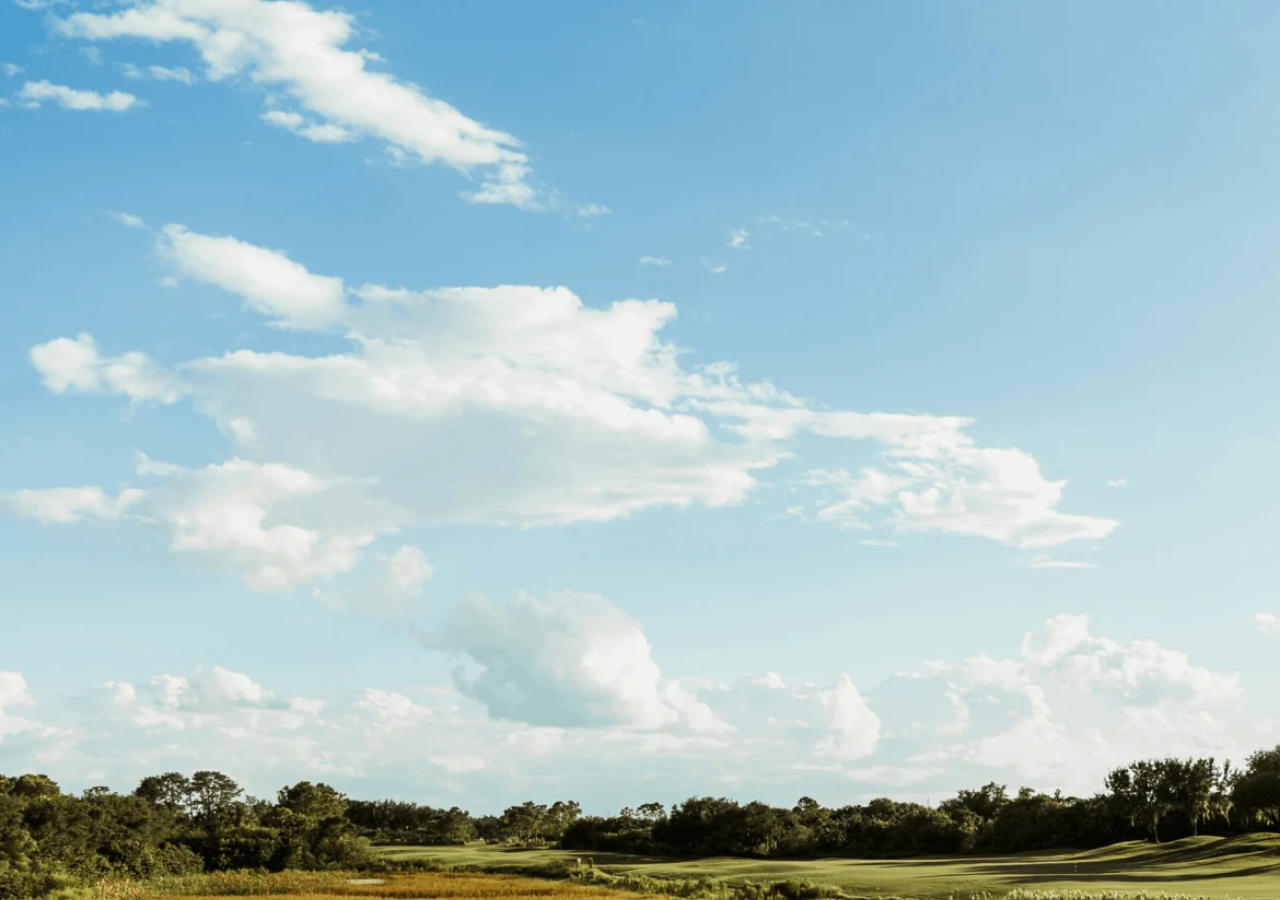
==== index.html @ af2e341a "wind update" ====
<!DOCTYPE html>
<!-- Copyright © 2025 Benjamin Bringgren. All rights reserved. Unauthorised copying or distribution is prohibited. -->
<html lang="en">
<head>
  <meta charset="UTF-8" />
  <meta name="viewport" content="width=device-width, initial-scale=1.0, maximum-scale=1.0, user-scalable=no, viewport-fit=cover" />
  <meta name="apple-mobile-web-app-status-bar-style" content="black-translucent" />
  <title>Golf Shot Planner</title>
  <link rel="stylesheet" href="src/styles.css">
</head>
<body>
<div id="appShell">
  <!-- ── Tab bar ──────────────────────────────────────────────────────── -->
  <div class="tab-bar">

    <!-- Home -->
    <button class="tab-btn active" id="tabHome">
      <svg width="24" height="24" viewBox="-2.000 -74.459 116.790 80.459" xmlns="http://www.w3.org/2000/svg">
        <path d="M45.2148 0.830078L67.5781 0.830078L67.5781-23.7305C67.5781-25.5859 66.4062-26.8066 64.502-26.8066L48.291-26.8066C46.4355-26.8066 45.2148-25.5859 45.2148-23.7305ZM13.5742-33.7891C14.7949-33.7891 15.8203-34.4727 16.6992-35.2051L55.127-67.4805C55.5176-67.8223 56.0059-67.9688 56.3965-67.9688C56.7871-67.9688 57.2266-67.8223 57.6172-67.4805L96.0938-35.2051C96.9727-34.4727 97.998-33.7891 99.2188-33.7891C101.611-33.7891 103.027-35.498 103.027-37.3047C103.027-38.2812 102.588-39.3555 101.66-40.1367L61.2793-74.0234C59.7168-75.293 58.0566-75.9277 56.3965-75.9277C54.7363-75.9277 53.0273-75.293 51.5137-74.0234L11.1328-40.1367C10.2051-39.3555 9.76562-38.2812 9.76562-37.3047C9.76562-35.498 11.1816-33.7891 13.5742-33.7891ZM80.8594-55.8105L91.4062-46.9238L91.4062-64.5996C91.4062-66.4551 90.1855-67.627 88.3301-67.627L83.9355-67.627C82.1289-67.627 80.8594-66.4551 80.8594-64.5996ZM30.4199 5.41992L82.3242 5.41992C88.0371 5.41992 91.4062 2.14844 91.4062-3.41797L91.4062-45.8984L84.3262-50.5859L84.3262-5.22461C84.3262-2.92969 83.0566-1.61133 80.8594-1.61133L31.9336-1.61133C29.7363-1.61133 28.418-2.92969 28.418-5.22461L28.418-50.5859L21.3867-45.8984L21.3867-3.41797C21.3867 2.14844 24.7559 5.41992 30.4199 5.41992Z" fill="currentColor"/>
      </svg>
      <span>HOME</span>
    </button>

    <!-- Play -->
    <button class="tab-btn" id="tabPlay">
      <svg width="24" height="24" viewBox="0 0 558 558" fill="none"
           xmlns="http://www.w3.org/2000/svg"
           stroke-linecap="round" stroke-linejoin="round">
        <path d="M139.5 430.52C181.264 456.852 229.628 470.826 279 470.826M279 470.826C328.372 470.826 376.736 456.852 418.5 430.52M279 470.826V540.562M279 401.062C329.872 401.062 378.66 380.854 414.632 344.882C450.604 308.91 470.812 260.122 470.812 209.25C470.812 158.378 450.604 109.59 414.632 73.6181C378.66 37.6463 329.872 17.4375 279 17.4375C228.128 17.4375 179.34 37.6463 143.368 73.6181C107.396 109.59 87.1875 158.378 87.1875 209.25C87.1875 260.122 107.396 308.91 143.368 344.882C179.34 380.854 228.128 401.062 279 401.062Z" stroke="currentColor" stroke-width="32"/>
        <path d="M313.875 270.281C311.563 270.281 309.345 269.363 307.71 267.728C306.075 266.093 305.156 263.875 305.156 261.562C305.156 259.25 306.075 257.032 307.71 255.397C309.345 253.762 311.563 252.844 313.875 252.844M313.875 270.281C316.187 270.281 318.405 269.363 320.04 267.728C321.675 266.093 322.594 263.875 322.594 261.562C322.594 259.25 321.675 257.032 320.04 255.397C318.405 253.762 316.187 252.844 313.875 252.844M279 340.031C276.688 340.031 274.47 339.113 272.835 337.478C271.2 335.843 270.281 333.625 270.281 331.312C270.281 329 271.2 326.782 272.835 325.147C274.47 323.512 276.688 322.594 279 322.594M279 340.031C281.312 340.031 283.53 339.113 285.165 337.478C286.8 335.843 287.719 333.625 287.719 331.312C287.719 329 286.8 326.782 285.165 325.147C283.53 323.512 281.312 322.594 279 322.594M366.188 322.594C363.875 322.594 361.657 321.675 360.022 320.04C358.387 318.405 357.469 316.187 357.469 313.875C357.469 311.563 358.387 309.345 360.022 307.71C361.657 306.075 363.875 305.156 366.188 305.156M366.188 322.594C368.5 322.594 370.718 321.675 372.353 320.04C373.988 318.405 374.906 316.187 374.906 313.875C374.906 311.563 373.988 309.345 372.353 307.71C370.718 306.075 368.5 305.156 366.188 305.156M401.062 252.844C398.75 252.844 396.532 251.925 394.897 250.29C393.262 248.655 392.344 246.437 392.344 244.125C392.344 241.813 393.262 239.595 394.897 237.96C396.532 236.325 398.75 235.406 401.062 235.406M401.062 252.844C403.375 252.844 405.593 251.925 407.228 250.29C408.863 248.655 409.781 246.437 409.781 244.125C409.781 241.813 408.863 239.595 407.228 237.96C405.593 236.325 403.375 235.406 401.062 235.406" stroke="currentColor" stroke-width="32"/>
      </svg>
      <span>PLAY</span>
    </button>

    <!-- My Golf -->
    <button class="tab-btn" id="tabPrepare">
      <svg width="24" height="24" viewBox="-2.000 -74.459 90.910 80.459" xmlns="http://www.w3.org/2000/svg">
        <path d="M19.8242 0.488281L67.0898 0.488281C73.9258 0.488281 77.1484-1.51367 77.1484-5.9082C77.1484-15.9668 64.4531-30.6641 43.457-30.6641C22.5098-30.6641 9.76562-15.9668 9.76562-5.9082C9.76562-1.51367 13.0371 0.488281 19.8242 0.488281ZM17.627-6.10352C17.0898-6.10352 16.7969-6.25 16.7969-6.78711C16.7969-12.5 26.1719-24.0723 43.457-24.0723C60.7422-24.0723 70.1172-12.5 70.1172-6.78711C70.1172-6.25 69.8242-6.10352 69.2871-6.10352ZM43.457-35.1562C52.6855-35.1562 60.2539-43.4082 60.2539-53.3203C60.2539-63.2324 52.7832-70.9961 43.457-70.9961C34.2285-70.9961 26.6602-63.0859 26.6602-53.2227C26.6602-43.3594 34.2773-35.1562 43.457-35.1562ZM43.457-41.6992C38.2812-41.6992 33.6914-46.8262 33.6914-53.2227C33.6914-59.6191 38.1348-64.4043 43.457-64.4043C48.8281-64.4043 53.2227-59.7168 53.2227-53.3203C53.2227-46.9238 48.7305-41.6992 43.457-41.6992Z" fill="currentColor"/>
      </svg>
      <span>MY GOLF</span>
    </button>

  </div>

  <!-- ══ HOME TAB ═════════════════════════════════════════════════════════ -->
  <div class="tab-pane active" id="paneHome">

  <!-- ── Home screen ───────────────────────────────────────────────────────── -->
  <div id="homeScreen">

    <!-- Hero image -->
    <div class="home-hero" id="homeHero">
      <div class="home-hero-overlay"></div>
      <div class="home-hero-title">
        <div class="home-hero-quote" id="heroQuoteText"></div>
        <div class="home-hero-attribution" id="heroQuoteAttrib"></div>
      </div>
    </div>

    <!-- Active round hint banner -->
    <div id="activeRoundBanner"></div>

    <!-- Stats dashboard -->
    <div class="home-stats" id="homeStats">
      <div class="home-stats-header">
        <span class="home-stats-label">MY PERFORMANCE</span>
        <button class="home-stats-viewall" id="homeViewAllBtn" type="button">View all</button>
      </div>
      <div class="home-stats-empty hidden" id="homeStatsEmpty">Play a round to see your stats here.</div>
      <div class="home-stats-body hidden" id="homeStatsBody">
        <div class="home-sparkline-card" id="homeSparkline"></div>
        <div class="home-stat-row" id="homeStatRow"></div>
        <div class="home-insight" id="homeInsight"></div>
        <div class="home-recent-rounds" id="homeRecentRounds"></div>
      </div>
    </div>

  </div><!-- /homeScreen -->

  </div><!-- /paneHome -->

  <!-- ══ PLAY TAB ═════════════════════════════════════════════════════════ -->
  <div class="tab-pane" id="panePlay">

  <!-- ── Play landing (hidden when course is active) ──────────────────────── -->
  <div class="play-hero" id="playHero">
    <img id="playHeroImg" alt="" />
    <svg class="play-hero-cut" viewBox="0 0 375 28" preserveAspectRatio="none" xmlns="http://www.w3.org/2000/svg">
      <path d="M 0 28 C 80 28 180 0 255 3 C 305 5 355 18 375 16 L 375 28 Z" fill="#f5f4f0"/>
    </svg>
  </div>
  <div class="play-landing" id="playLanding">

    <!-- Active round hint banner -->
    <div id="activeRoundBannerPlay"></div>

    <!-- Start a Round card -->
    <div class="home-card">
      <div class="home-card-header">
        <div class="home-card-icon">
          <svg width="22" height="22" viewBox="-2.000 -74.459 93.250 80.459" fill="#444" xmlns="http://www.w3.org/2000/svg"><path d="M15.0879 2.92969C16.8945 2.92969 18.3594 1.46484 18.3594-0.341797L18.3594-20.9961C19.2383-21.4844 22.8516-22.8027 28.2227-22.8027C42.5781-22.8027 51.6602-15.8203 65.1367-15.8203C71.2891-15.8203 73.4375-16.4551 76.4648-17.8223C79.248-19.043 81.0547-21.2402 81.0547-25.0977L81.0547-64.4531C81.0547-66.6504 79.1016-67.9688 76.6113-67.9688C74.707-67.9688 71.1914-66.4062 64.6484-66.4062C51.1719-66.4062 42.0898-73.3887 27.7344-73.3887C21.582-73.3887 19.4336-72.7539 16.4062-71.3867C13.623-70.166 11.7676-67.9688 11.7676-64.0625L11.7676-0.341797C11.7676 1.41602 13.2812 2.92969 15.0879 2.92969ZM65.1367-22.4121C52.5391-22.4121 43.2617-29.3457 28.2227-29.3457C23.877-29.3457 19.9707-28.8086 18.3594-28.0762L18.3594-63.8184C18.8477-64.9902 21.7773-66.7969 27.7344-66.7969C41.2109-66.7969 50.4883-59.8145 64.6484-59.8145C68.9941-59.8145 72.4121-60.3516 74.5117-60.9375L74.5117-25.3906C73.9746-24.1699 71.0938-22.4121 65.1367-22.4121Z"/></svg>
        </div>
        <div class="home-card-arrow"><svg width="10" height="12" viewBox="-2.000 -74.459 61.810 80.459" xmlns="http://www.w3.org/2000/svg"><path d="M52.9297-35.2539C52.9297-36.3281 52.5391-37.3047 51.709-38.1348L21.5332-68.1152C20.8008-68.8965 19.8242-69.2871 18.7012-69.2871C16.4062-69.2871 14.6484-67.5781 14.6484-65.2832C14.6484-64.209 15.1367-63.1836 15.8203-62.4023L43.1152-35.2539L15.8203-8.10547C15.1367-7.32422 14.6484-6.34766 14.6484-5.22461C14.6484-2.92969 16.4062-1.2207 18.7012-1.2207C19.8242-1.2207 20.8008-1.61133 21.5332-2.39258L51.709-32.373C52.5391-33.2031 52.9297-34.1797 52.9297-35.2539Z" fill="currentColor"/></svg></div>
      </div>
      <div class="home-card-title">On the Tee</div>
      <div class="home-card-sub">Select a course and game format</div>
      <button class="home-card-btn home-card-btn-primary" id="homeLaunchCourseBtn" type="button">PLAY GOLF</button>
    </div>

    <!-- Calculator card -->
    <div class="home-card">
      <div class="home-card-header">
        <div class="home-card-icon">
          <svg width="22" height="22" viewBox="-2.000 -74.459 94.670 80.459" xmlns="http://www.w3.org/2000/svg">
            <path d="M56.25 0.390625L73.0957 0.390625C78.3203 0.390625 80.9082-2.24609 80.9082-7.61719L80.9082-24.1211C80.9082-29.4922 78.3203-32.1289 73.0957-32.1289L56.25-32.1289C51.0254-32.1289 48.4375-29.4922 48.4375-24.1211L48.4375-7.61719C48.4375-2.24609 51.0254 0.390625 56.25 0.390625ZM56.3477-5.76172C55.1758-5.76172 54.541-6.39648 54.541-7.56836L54.541-24.1211C54.541-25.3418 55.1758-25.9766 56.3477-25.9766L73.0469-25.9766C74.2188-25.9766 74.8047-25.3418 74.8047-24.1211L74.8047-7.56836C74.8047-6.39648 74.2188-5.76172 73.0469-5.76172ZM17.5781 0.390625L34.4238 0.390625C39.6484 0.390625 42.2363-2.24609 42.2363-7.61719L42.2363-24.1211C42.2363-29.4922 39.6484-32.1289 34.4238-32.1289L17.5781-32.1289C12.3535-32.1289 9.76562-29.4922 9.76562-24.1211L9.76562-7.61719C9.76562-2.24609 12.3535 0.390625 17.5781 0.390625ZM17.627-5.76172C16.5039-5.76172 15.8691-6.39648 15.8691-7.56836L15.8691-24.1211C15.8691-25.3418 16.5039-25.9766 17.627-25.9766L34.3262-25.9766C35.498-25.9766 36.1328-25.3418 36.1328-24.1211L36.1328-7.56836C36.1328-6.39648 35.498-5.76172 34.3262-5.76172ZM56.25-38.3301L73.0957-38.3301C78.3203-38.3301 80.9082-40.918 80.9082-46.2891L80.9082-62.793C80.9082-68.1641 78.3203-70.8008 73.0957-70.8008L56.25-70.8008C51.0254-70.8008 48.4375-68.1641 48.4375-62.793L48.4375-46.2891C48.4375-40.918 51.0254-38.3301 56.25-38.3301ZM56.3477-44.4336C55.1758-44.4336 54.541-45.0684 54.541-46.2891L54.541-62.8418C54.541-64.0137 55.1758-64.6484 56.3477-64.6484L73.0469-64.6484C74.2188-64.6484 74.8047-64.0137 74.8047-62.8418L74.8047-46.2891C74.8047-45.0684 74.2188-44.4336 73.0469-44.4336ZM17.5781-38.3301L34.4238-38.3301C39.6484-38.3301 42.2363-40.918 42.2363-46.2891L42.2363-62.793C42.2363-68.1641 39.6484-70.8008 34.4238-70.8008L17.5781-70.8008C12.3535-70.8008 9.76562-68.1641 9.76562-62.793L9.76562-46.2891C9.76562-40.918 12.3535-38.3301 17.5781-38.3301ZM17.627-44.4336C16.5039-44.4336 15.8691-45.0684 15.8691-46.2891L15.8691-62.8418C15.8691-64.0137 16.5039-64.6484 17.627-64.6484L34.3262-64.6484C35.498-64.6484 36.1328-64.0137 36.1328-62.8418L36.1328-46.2891C36.1328-45.0684 35.498-44.4336 34.3262-44.4336Z" fill="currentColor"/>
          </svg>
        </div>
        <div class="home-card-arrow"><svg width="10" height="12" viewBox="-2.000 -74.459 61.810 80.459" xmlns="http://www.w3.org/2000/svg"><path d="M52.9297-35.2539C52.9297-36.3281 52.5391-37.3047 51.709-38.1348L21.5332-68.1152C20.8008-68.8965 19.8242-69.2871 18.7012-69.2871C16.4062-69.2871 14.6484-67.5781 14.6484-65.2832C14.6484-64.209 15.1367-63.1836 15.8203-62.4023L43.1152-35.2539L15.8203-8.10547C15.1367-7.32422 14.6484-6.34766 14.6484-5.22461C14.6484-2.92969 16.4062-1.2207 18.7012-1.2207C19.8242-1.2207 20.8008-1.61133 21.5332-2.39258L51.709-32.373C52.5391-33.2031 52.9297-34.1797 52.9297-35.2539Z" fill="currentColor"/></svg></div>
      </div>
      <div class="home-card-title">Shot Planner</div>
      <div class="home-card-sub">Calculate carry, wind, and elevation</div>
      <button class="home-card-btn home-card-btn-secondary" id="homeOpenCalcBtn" type="button">OPEN CALCULATOR</button>
    </div>

  </div>

  <!-- ── Calculator view ───────────────────────────────────────────────────── -->
  <div id="calcView">

  <!-- Course bar injected here by JS (playCourseBar) -->

  <!-- Demo hint — shown only when calculator is pre-filled with sample data -->
  <div id="calcDemoBanner" class="hidden">Sample scenario · Set your own distances in My Golf → Bag</div>

  <!-- ── This Hole card (manual mode / no course) ─────────────────────── -->
  <div class="card" id="thisHoleCard">
    <!-- Compact summary hidden — course bar handles it -->
    <div class="hole-compact-summary" id="holeCompactSummary" style="display:none;">
      <span id="holeCompactText">—</span>
      <span id="holeCompactConditions" class="hcs-conditions"></span>
      <span id="holeCompactNote" style="display:none;font-size:15px;font-weight:400;color:#666;margin-top:2px;width:100%;"></span>
    </div>

    <!-- Full manual fields — hidden when course is active -->
    <div class="hole-manual-fields">
      <div class="hole-manual-header">
        <div class="card-title">This Hole</div>
        <button class="calc-close-btn hidden" id="calcCloseBtn" type="button"><svg width="18" height="18" viewBox="-2.000 -74.459 84.860 80.459" xmlns="http://www.w3.org/2000/svg"><path d="M64.4043-64.7461L10.8887-11.2305C9.42383-9.76562 9.375-7.17773 10.8887-5.66406C12.4512-4.15039 14.9902-4.15039 16.5039-5.66406L69.9707-59.1309C71.4844-60.6445 71.5332-63.2324 69.9707-64.7461C68.4082-66.2109 65.918-66.2598 64.4043-64.7461ZM69.9707-11.2305L16.5039-64.7461C14.9902-66.2109 12.4023-66.2598 10.8887-64.7461C9.42383-63.1836 9.42383-60.6445 10.8887-59.1309L64.4043-5.66406C65.8691-4.15039 68.457-4.15039 69.9707-5.66406C71.4844-7.22656 71.4844-9.76562 69.9707-11.2305Z" fill="currentColor"/></svg></button>
      </div>
      <div style="display:flex;gap:20px;">
        <div>
          <label>Par</label>
          <div class="chip-control-row" id="parChipRow">
            <button class="chip-control-btn" data-value="3" type="button">3</button>
            <button class="chip-control-btn active" data-value="4" type="button">4</button>
            <button class="chip-control-btn" data-value="5" type="button">5</button>
          </div>
        </div>
        <div>
          <label>Cond.</label>
          <div class="chip-control-row" id="condChipRow">
            <button class="chip-control-btn active" data-value="soft" type="button">Soft</button>
            <button class="chip-control-btn" data-value="firm" type="button">Firm</button>
          </div>
        </div>
      </div>
      <label for="holeLength">Hole Length (meters)</label>
      <input type="number" id="holeLength" placeholder="e.g. 380" min="50" max="600" />
    </div>

    <!-- Hidden selects for JS compatibility -->
    <select id="parSelect" style="display:none">
      <option value="3">3</option>
      <option value="4" selected>4</option>
      <option value="5">5</option>
    </select>
    <select id="conditions" style="display:none">
      <option value="soft">Soft</option>
      <option value="firm">Firm</option>
    </select>
  </div>

  <!-- ── Wind (collapsible) ────────────────────────────────────────────── -->
  <div class="collapsible" id="windSection">

    <!-- Status bar — hidden until wind fetched -->
    <div class="wind-status-bar" id="windStatusBar">
      <div class="wsb-left">
        <div class="wsb-speed" id="wsbSpeed">—</div>
        <div class="wsb-detail" id="wsbDetail"></div>
      </div>
      <div class="wsb-right">
        <div class="wsb-badge" id="wsbBadge">Active</div>
        <div class="wsb-location" id="wsbLocation"></div>
      </div>
    </div>

    <!-- Collapsed strip -->
    <div class="collapsible-header" id="windToggle">
      <div class="wind-strip">
        <div style="flex:1;min-width:0">
          <div style="font-size:12px;font-weight:700;color:#888;text-transform:uppercase;letter-spacing:0.06em;margin-bottom:3px;">Weather</div>
          <div class="wind-strip-text" id="windText">Fetch local wind</div>
        </div>
      </div>
      <div style="display:flex;align-items:center;gap:6px;flex-shrink:0">
        <button class="wind-strip-btn" id="windRefresh" title="Refresh wind" type="button">
          <svg width="20" height="20" viewBox="-2.000 -74.459 85.830 80.459" fill="currentColor" xmlns="http://www.w3.org/2000/svg"><path d="M40.918 1.75781C59.7656 1.75781 75-13.5254 75-32.373C75-34.3262 73.3887-35.8887 71.4844-35.8887C69.5801-35.8887 67.9688-34.3262 67.9688-32.373C67.9688-17.4316 55.8594-5.37109 40.918-5.37109C25.9766-5.37109 13.8672-17.4316 13.8672-32.373C13.8672-47.3145 25.9766-59.4238 40.918-59.4238C44.0918-59.4238 47.1191-58.9355 49.9512-57.9102C52.1973-57.0312 54.8828-58.3008 54.8828-61.084C54.8828-63.3789 53.1738-64.1113 52.0508-64.502C48.584-65.7715 44.8242-66.4062 40.918-66.4062C22.0703-66.4062 6.83594-51.1719 6.83594-32.3242C6.83594-13.5254 22.0703 1.75781 40.918 1.75781ZM50.6836-61.6699L37.4512-48.6816C36.7676-48.0469 36.4746-47.1191 36.4746-46.2402C36.4746-44.2383 37.9883-42.7246 39.8926-42.7246C41.0156-42.7246 41.7969-43.1152 42.4316-43.7012L57.8613-59.1309C58.5449-59.8145 58.8867-60.6445 58.8867-61.6699C58.8867-62.5977 58.4961-63.5254 57.8613-64.1602L42.4316-79.7852C41.7969-80.4199 40.9668-80.8594 39.8926-80.8594C37.9883-80.8594 36.4746-79.248 36.4746-77.2461C36.4746-76.3184 36.7676-75.3906 37.4023-74.7559Z"/></svg>
        </button>
        <button class="wind-strip-btn" id="windLockStrip" type="button" aria-label="Lock wind direction">
          <svg id="windLockIcon" width="20" height="20" viewBox="-2.000 -74.459 72.410 80.459" fill="currentColor" xmlns="http://www.w3.org/2000/svg" style="transition:transform 0.3s ease;"><path d="M12.9883 9.13086C15.0391 9.13086 17.1875 7.95898 18.8477 6.39648L33.0566-7.22656C33.5449-7.71484 33.8867-7.95898 34.1797-7.95898C34.5215-7.95898 34.8633-7.71484 35.3516-7.22656L49.5117 6.39648C51.2207 7.95898 53.3203 9.13086 55.3711 9.13086C58.3496 9.13086 60.5957 6.39648 60.5957 3.56445C60.5957 1.80664 59.8145-0.146484 58.8867-2.63672L40.0879-51.5137C38.623-55.3223 36.6211-56.8359 34.1797-56.8359C31.7871-56.8359 29.7363-55.3223 28.2715-51.5137L9.47266-2.63672C8.54492-0.146484 7.8125 1.80664 7.8125 3.56445C7.8125 6.39648 10.0098 9.13086 12.9883 9.13086ZM15.8203-0.439453C15.7227-0.585938 15.6738-0.732422 15.7715-1.02539L33.6426-47.0215C33.7402-47.3145 33.9355-47.5586 34.1797-47.5586C34.4727-47.5586 34.6191-47.2656 34.7168-47.0215L52.5879-1.02539C52.6855-0.732422 52.6855-0.537109 52.5391-0.439453C52.4414-0.390625 52.2949-0.244141 52.0508-0.488281L37.4512-13.7695C36.2305-14.8926 35.2539-15.4785 34.1797-15.4785C33.1543-15.4785 32.1289-14.8926 30.957-13.7695L16.3086-0.488281C16.2109-0.390625 15.9668-0.244141 15.8203-0.439453ZM34.1797-61.3281C36.2793-61.3281 37.6953-62.8418 37.6953-65.0879L37.6953-81.0547C37.6953-83.3496 36.2793-84.8145 34.1797-84.8145C32.0801-84.8145 30.6641-83.3496 30.6641-81.0547L30.6641-65.0879C30.6641-62.8418 32.0801-61.3281 34.1797-61.3281Z"/></svg>
        </button>
        <div class="wind-toggle-wrap" id="windToggleWrap" style="padding:2px 6px;">
          <label class="wind-toggle">
            <input type="checkbox" id="windEnabled" checked>
            <span class="wind-toggle-slider"></span>
          </label>
        </div>
        <span class="col-chevron" style="margin-left:2px;font-size:11px;color:#bbb;">▼</span>
      </div>
    </div>
    <div id="windLockHint" style="display:none;padding:6px 14px 8px;font-size:12px;color:#185fa5;font-weight:400;background:#eef3fb;border-top:0.5px solid rgba(24,95,165,0.15);">
      Point phone toward the hole, then tap the compass again to lock
    </div>

    <!-- Conditions — shown here when course is active, strip handles it otherwise -->
    <div id="weatherCondRow" style="display:none;align-items:center;gap:8px;padding:8px 14px 10px;border-top:0.5px solid rgba(0,0,0,0.06);background:#fff;">
      <span style="font-size:12px;color:#bbb;flex-shrink:0;">Conditions</span>
      <div class="chip-control-row" id="condChipRowWeather">
        <button class="chip-control-btn active" data-value="soft" type="button">Soft</button>
        <button class="chip-control-btn" data-value="firm" type="button">Firm</button>
      </div>
    </div>

    <!-- Expanded body -->
    <div class="collapsible-body">
      <div class="wind-offline-msg" id="windOfflineMsg"></div>
      <div class="wind-manual-entry" id="windManualEntry">
        <div class="wind-manual-field">
          <label>Speed (m/s)</label>
          <input type="number" id="windManualSpeed" min="0" max="30" step="0.5" placeholder="e.g. 5"/>
        </div>
        <div class="wind-manual-field">
          <label>From direction</label>
          <select id="windManualDir">
            <option value="0">N (0°)</option>
            <option value="45">NE (45°)</option>
            <option value="90">E (90°)</option>
            <option value="135">SE (135°)</option>
            <option value="180">S (180°)</option>
            <option value="225">SW (225°)</option>
            <option value="270">W (270°)</option>
            <option value="315">NW (315°)</option>
          </select>
        </div>
        <button class="wind-manual-apply" id="windManualApply" type="button">Set wind</button>
      </div>

      <div class="compass-section" id="compassSection">
        <div class="compass-location" id="compassLocation"></div>

        <!-- Lock prompt — shown when wind fetched but no hole direction locked -->
        <div id="windLockPrompt" style="display:none;align-items:center;gap:10px;padding:10px 14px;border-bottom:0.5px solid rgba(0,0,0,0.06);background:#fafaf8;">
          <div style="width:36px;height:36px;border-radius:8px;background:#f0f0ee;display:flex;align-items:center;justify-content:center;flex-shrink:0;">
            <svg width="18" height="18" viewBox="-2.000 -74.459 72.410 80.459" xmlns="http://www.w3.org/2000/svg">
              <path d="M12.9883 9.13086C15.0391 9.13086 17.1875 7.95898 18.8477 6.39648L33.0566-7.22656C33.5449-7.71484 33.8867-7.95898 34.1797-7.95898C34.5215-7.95898 34.8633-7.71484 35.3516-7.22656L49.5117 6.39648C51.2207 7.95898 53.3203 9.13086 55.3711 9.13086C58.3496 9.13086 60.5957 6.39648 60.5957 3.56445C60.5957 1.80664 59.8145-0.146484 58.8867-2.63672L40.0879-51.5137C38.623-55.3223 36.6211-56.8359 34.1797-56.8359C31.7871-56.8359 29.7363-55.3223 28.2715-51.5137L9.47266-2.63672C8.54492-0.146484 7.8125 1.80664 7.8125 3.56445C7.8125 6.39648 10.0098 9.13086 12.9883 9.13086ZM15.8203-0.439453C15.7227-0.585938 15.6738-0.732422 15.7715-1.02539L33.6426-47.0215C33.7402-47.3145 33.9355-47.5586 34.1797-47.5586C34.4727-47.5586 34.6191-47.2656 34.7168-47.0215L52.5879-1.02539C52.6855-0.732422 52.6855-0.537109 52.5391-0.439453C52.4414-0.390625 52.2949-0.244141 52.0508-0.488281L37.4512-13.7695C36.2305-14.8926 35.2539-15.4785 34.1797-15.4785C33.1543-15.4785 32.1289-14.8926 30.957-13.7695L16.3086-0.488281C16.2109-0.390625 15.9668-0.244141 15.8203-0.439453ZM34.1797-61.3281C36.2793-61.3281 37.6953-62.8418 37.6953-65.0879L37.6953-81.0547C37.6953-83.3496 36.2793-84.8145 34.1797-84.8145C32.0801-84.8145 30.6641-83.3496 30.6641-81.0547L30.6641-65.0879C30.6641-62.8418 32.0801-61.3281 34.1797-61.3281Z" fill="#888"/>
            </svg>
          </div>
          <div>
            <div style="font-size:13px;font-weight:700;color:#1a1a1a;">Lock hole direction to see wind breakdown</div>
            <div style="font-size:12px;color:#888;margin-top:1px;">Tap the compass button above to point toward the hole</div>
          </div>
        </div>

        <!-- Compass/wind-view — shown while locking direction or after lock -->
        <div id="windCompassWrap" style="display:none;flex-direction:column;align-items:center;padding:14px 14px 10px;border-bottom:0.5px solid rgba(0,0,0,0.06);">
          <div class="compass-svg-wrap" id="compassSvgWrap">
            <svg id="compassSvg" viewBox="-80 -145 160 300" width="120" height="225" style="display:block;overflow:visible;">
              <defs>
                <radialGradient id="wcGreenShade" cx="46%" cy="55%" r="62%">
                  <stop offset="0%"   stop-color="#bdcca1"/>
                  <stop offset="55%"  stop-color="#acbc89"/>
                  <stop offset="100%" stop-color="#92a674"/>
                </radialGradient>
                <radialGradient id="wcGreenInner" cx="40%" cy="55%" r="45%">
                  <stop offset="0%"   stop-color="#cad7ad" stop-opacity="0.95"/>
                  <stop offset="100%" stop-color="#cad7ad" stop-opacity="0"/>
                </radialGradient>
                <radialGradient id="wcBunkerShade" cx="50%" cy="35%" r="70%">
                  <stop offset="0%"   stop-color="#f0e4c6"/>
                  <stop offset="100%" stop-color="#d3c094"/>
                </radialGradient>
                <radialGradient id="wcGroundShade" cx="50%" cy="50%" r="60%">
                  <stop offset="0%"   stop-color="#e2e6d6"/>
                  <stop offset="100%" stop-color="#ced4be"/>
                </radialGradient>
                <linearGradient id="wcTreeShade" x1="0" y1="0" x2="1" y2="0">
                  <stop offset="0%"   stop-color="#92a87c"/>
                  <stop offset="55%"  stop-color="#82986c"/>
                  <stop offset="100%" stop-color="#6c8158"/>
                </linearGradient>
              </defs>
              <!-- Scene: source SVG coords mapped via translate(-95.1,-144.5) scale(0.15)
                   Maps source green centre (634,410) → compass (0,−83) -->
              <g transform="translate(-95.1,-144.5) scale(0.15)">
                <!-- Clouds -->
                <g fill="#dcdcdc">
                  <path d="M270,225 c-26,0 -46,12 -54,30 c-12,-3 -28,3 -34,15 c-6,12 -2,24 12,28 h200 c16,0 28,-10 28,-24 c0,-12 -10,-22 -22,-24 c-4,-14 -20,-22 -36,-22 c-32,0 -60,-3 -94,-3z"/>
                  <path d="M915,160 c-22,0 -38,10 -44,24 c-10,-2 -22,3 -26,12 c-4,10 -2,20 10,22 h158 c14,0 24,-8 24,-20 c0,-10 -10,-18 -22,-20 c-2,-12 -16,-18 -30,-18 c-22,0 -46,0 -70,0z"/>
                </g>
                <!-- Green -->
                <path d="M168,408 C158,360 210,316 290,304 C342,296 388,312 450,308 C520,302 590,296 670,298 C748,300 832,310 908,322 C990,334 1060,354 1094,388 C1120,414 1108,448 1068,472 C1006,500 916,514 820,520 C720,524 612,524 506,518 C418,512 336,506 264,494 C194,480 156,452 168,408 Z" fill="url(#wcGreenShade)"/>
                <ellipse cx="490" cy="398" rx="345" ry="78" fill="url(#wcGreenInner)"/>
                <g fill="none" stroke="#8fa172" stroke-linecap="round">
                  <path d="M232,438 C258,378 360,344 500,340 C642,336 762,358 862,388 C922,406 970,422 1010,438" stroke-width="2.8" opacity="0.55"/>
                  <path d="M280,478 C360,444 480,432 620,436 C740,440 842,456 920,476" stroke-width="2" opacity="0.4"/>
                </g>
                <path d="M260,506 C370,520 510,524 650,522 C790,520 910,512 1010,498 C980,506 940,510 900,514 C860,516 820,518 780,518 C700,518 620,518 540,516 C460,514 380,512 320,510 C290,508 270,508 260,506 Z" fill="#869866" opacity="0.3"/>
                <!-- Bush -->
                <path d="M308,302 c-14,-4 -28,1 -32,12 c-12,0 -22,7 -22,16 c-12,-1 -24,6 -24,17 c0,9 10,16 24,16 h74 c14,0 22,-7 22,-16 c0,-6 -4,-10 -10,-12 c4,-11 -4,-20 -16,-22 c-2,-7 -8,-11 -16,-11z" fill="#94a87a"/>
                <path d="M268,318 c-6,2 -10,7 -8,13 c-10,-2 -20,4 -20,12 c0,7 8,12 18,12 h32 c-10,-6 -16,-16 -14,-26 c0,-6 -4,-11 -8,-11z" fill="#a4b88a" opacity="0.7"/>
                <!-- Trees -->
                <g transform="translate(872,222)">
                  <rect x="14" y="92" width="6" height="14" fill="#6b5a3e"/>
                  <path d="M17,0 L0,38 L7,38 L-6,68 L4,68 L-10,100 L44,100 L30,68 L40,68 L27,38 L34,38 Z" fill="url(#wcTreeShade)"/>
                  <path d="M17,0 L0,38 L7,38 L-6,68 L4,68 L-10,100 L17,100 Z" fill="#fff" opacity="0.08"/>
                </g>
                <g transform="translate(932,202)">
                  <rect x="16" y="112" width="8" height="16" fill="#6b5a3e"/>
                  <path d="M20,0 L0,42 L8,42 L-8,76 L4,76 L-12,116 L52,116 L36,76 L48,76 L32,42 L40,42 Z" fill="url(#wcTreeShade)"/>
                  <path d="M20,0 L0,42 L8,42 L-8,76 L4,76 L-12,116 L20,116 Z" fill="#fff" opacity="0.08"/>
                </g>
                <g transform="translate(1000,236)">
                  <rect x="14" y="92" width="6" height="14" fill="#6b5a3e"/>
                  <path d="M17,0 L0,38 L7,38 L-6,68 L4,68 L-10,100 L44,100 L30,68 L40,68 L27,38 L34,38 Z" fill="url(#wcTreeShade)"/>
                  <path d="M17,0 L0,38 L7,38 L-6,68 L4,68 L-10,100 L17,100 Z" fill="#fff" opacity="0.08"/>
                </g>
                <!-- Bunker -->
                <path d="M790,438 C820,422 858,420 890,428 C918,434 942,436 966,430 C996,422 1028,426 1048,442 C1062,454 1056,464 1034,470 C1008,460 978,452 950,452 C924,452 902,456 878,460 C852,464 824,462 798,456 C780,452 780,446 790,438 Z" fill="#7a6a4a" opacity="0.55"/>
                <path d="M798,444 C826,432 858,432 886,440 C912,446 932,448 956,442 C984,436 1018,440 1036,452 C1046,460 1038,470 1018,476 C992,482 966,478 942,472 C920,466 900,466 880,470 C856,474 828,472 806,464 C792,458 792,450 798,444 Z" fill="url(#wcBunkerShade)"/>
                <path d="M826,460 C854,454 876,457 896,462 C916,466 938,466 960,460 C980,455 1000,457 1014,464" fill="none" stroke="#c4b187" stroke-width="2" opacity="0.55"/>
              </g>
              <!-- Flagpole -->
              <line x1="0" y1="-83" x2="0" y2="-100" stroke="#1a1a1a" stroke-width="2" stroke-linecap="round"/>
              <!-- Flag (SF Symbol) -->
              <path d="M15.0879 2.92969C16.8945 2.92969 18.3594 1.46484 18.3594-0.341797L18.3594-20.9961C19.2383-21.4844 22.8516-22.8027 28.2227-22.8027C42.5781-22.8027 51.6602-15.8203 65.1367-15.8203C71.2891-15.8203 73.4375-16.4551 76.4648-17.8223C79.248-19.043 81.0547-21.2402 81.0547-25.0977L81.0547-64.4531C81.0547-66.6504 79.1016-67.9688 76.6113-67.9688C74.707-67.9688 71.1914-66.4062 64.6484-66.4062C51.1719-66.4062 42.0898-73.3887 27.7344-73.3887C21.582-73.3887 19.4336-72.7539 16.4062-71.3867C13.623-70.166 11.7676-67.9688 11.7676-64.0625L11.7676-0.341797C11.7676 1.41602 13.2812 2.92969 15.0879 2.92969ZM65.1367-22.4121C52.5391-22.4121 43.2617-29.3457 28.2227-29.3457C23.877-29.3457 19.9707-28.8086 18.3594-28.0762L18.3594-63.8184C18.8477-64.9902 21.7773-66.7969 27.7344-66.7969C41.2109-66.7969 50.4883-59.8145 64.6484-59.8145C68.9941-59.8145 72.4121-60.3516 74.5117-60.9375L74.5117-25.3906C73.9746-24.1699 71.0938-22.4121 65.1367-22.4121Z" fill="#1a1a1a" transform="translate(-8.3,-101.6) scale(0.55)"/>
              <!-- Pin circle -->
              <circle cx="0" cy="-83" r="5.5" fill="#1a1a1a"/>
              <!-- Dashed shot line -->
              <line x1="0" y1="-77" x2="0" y2="66" stroke="#c8c5be" stroke-width="2" stroke-dasharray="6,5" stroke-linecap="round"/>
              <!-- Ground -->
              <ellipse cx="0"  cy="119" rx="54" ry="8"  fill="url(#wcGroundShade)"/>
              <ellipse cx="-4" cy="117" rx="38" ry="5"  fill="#ecefe0" opacity="0.55"/>
              <g fill="none" stroke-linecap="round">
                <path d="M-36,113 C-36,107 -37,103 -40,98"  stroke="#7e9869" stroke-width="0.5"/>
                <path d="M-30,113 C-29,107 -28,102 -27,98"  stroke="#7e9869" stroke-width="0.5"/>
                <path d="M-24,113 C-23,108 -21,104 -19,100" stroke="#9bb286" stroke-width="0.4"/>
                <path d="M24,113  C24,107  23,103  21,98"   stroke="#7e9869" stroke-width="0.5"/>
                <path d="M30,113  C31,107  32,103  33,98"   stroke="#7e9869" stroke-width="0.5"/>
                <path d="M36,113  C37,108  39,104  41,100"  stroke="#9bb286" stroke-width="0.4"/>
              </g>
              <!-- Golfer -->
              <path d="M19.8242 0.488281L67.0898 0.488281C73.9258 0.488281 77.1484-1.51367 77.1484-5.9082C77.1484-15.9668 64.4531-30.6641 43.457-30.6641C22.5098-30.6641 9.76562-15.9668 9.76562-5.9082C9.76562-1.51367 13.0371 0.488281 19.8242 0.488281ZM17.627-6.10352C17.0898-6.10352 16.7969-6.25 16.7969-6.78711C16.7969-12.5 26.1719-24.0723 43.457-24.0723C60.7422-24.0723 70.1172-12.5 70.1172-6.78711C70.1172-6.25 69.8242-6.10352 69.2871-6.10352ZM43.457-35.1562C52.6855-35.1562 60.2539-43.4082 60.2539-53.3203C60.2539-63.2324 52.7832-70.9961 43.457-70.9961C34.2285-70.9961 26.6602-63.0859 26.6602-53.2227C26.6602-43.3594 34.2773-35.1562 43.457-35.1562ZM43.457-41.6992C38.2812-41.6992 33.6914-46.8262 33.6914-53.2227C33.6914-59.6191 38.1348-64.4043 43.457-64.4043C48.8281-64.4043 53.2227-59.7168 53.2227-53.3203C53.2227-46.9238 48.7305-41.6992 43.457-41.6992Z" fill="#1a1a1a" transform="translate(-26.1,111.2) scale(0.60)"/>
              <!-- Wind indicator — rotates around shot-line midpoint.
                   Wind paths use source SVG coords mapped via matrix(0,0.25,-0.25,0,180,-167.25):
                   maps source wind tip (505,720) → compass (0,−41), scale 0.25, 90° CCW. -->
              <g id="wcrWind" transform="rotate(0,0,-14)">
                <g id="wcrWindColor" stroke="#c0392b" fill="#c0392b">
                  <g transform="matrix(0,0.25,-0.25,0,180,-167.25)" fill="none" stroke-linecap="round" stroke-width="11">
                    <path d="M165,615 L295,615 C320,615 332,602 326,588 C320,576 304,576 300,590"/>
                    <path d="M130,665 L380,665"/>
                    <path d="M110,720 L465,720"/>
                    <path d="M140,770 L300,770 C322,770 332,782 326,794 C320,804 306,802 300,792"/>
                    <path d="M170,818 L350,818"/>
                  </g>
                  <path transform="matrix(0,0.25,-0.25,0,180,-167.25)" d="M455,698 L505,720 L455,742 L470,720 Z" stroke="none"/>
                </g>
                <!-- Leaves — fixed olive, rotate with wind group -->
                <g transform="matrix(0,0.25,-0.25,0,180,-167.25)" fill="#9aa87a">
                  <ellipse cx="370" cy="600" rx="14" ry="8" transform="rotate(-25,370,600)"/>
                  <ellipse cx="410" cy="650" rx="13" ry="7" transform="rotate(15,410,650)"/>
                  <ellipse cx="345" cy="690" rx="14" ry="8" transform="rotate(-10,345,690)"/>
                  <ellipse cx="430" cy="760" rx="13" ry="7" transform="rotate(20,430,760)"/>
                  <ellipse cx="365" cy="800" rx="14" ry="8" transform="rotate(-15,365,800)"/>
                </g>
              </g>
            </svg>
          </div>
          <div style="text-align:center;margin-top:8px;">
            <div class="compass-deg-display" id="compassDegDisplay">0°</div>
            <div class="compass-deg-label" id="compassDegLabel">North</div>
            <div class="wind-live-pill" id="compassLiveBadge" style="margin-top:6px;justify-content:center;">
              <div class="wind-live-dot"></div>
              LIVE
            </div>
          </div>
        </div>

        <!-- Stat grid — always visible once wind is fetched -->
        <div id="windStatGrid" style="display:none;">

          <div style="display:grid;grid-template-columns:1fr 1fr;">
            <div style="padding:8px 12px;border-bottom:0.5px solid rgba(0,0,0,0.06);border-right:0.5px solid rgba(0,0,0,0.06);">
              <span class="wbr-label">Headwind / Tailwind</span>
              <span class="wbr-val" id="wbrHead">—</span>
            </div>
            <div style="padding:8px 12px;border-bottom:0.5px solid rgba(0,0,0,0.06);">
              <span class="wbr-label">Crosswind</span>
              <span class="wbr-val" id="wbrCross">—</span>
            </div>
            <div style="padding:8px 12px;border-bottom:0.5px solid rgba(0,0,0,0.06);border-right:0.5px solid rgba(0,0,0,0.06);">
              <span class="wbr-label">Gusts</span>
              <span class="wbr-val" id="wbrGusts">—</span>
            </div>
            <div style="padding:8px 12px;border-bottom:0.5px solid rgba(0,0,0,0.06);">
              <span class="wbr-label">Carry effect</span>
              <span class="wbr-val" id="wbrEffect">—</span>
            </div>
            <div style="padding:8px 12px;border-right:0.5px solid rgba(0,0,0,0.06);">
              <span class="wbr-label">Temperature · carry</span>
              <span class="wbr-val" id="wbrFeelsLike">—</span>
            </div>
            <div style="padding:8px 12px;">
              <span class="wbr-label">Rain chance</span>
              <span class="wbr-val" id="wbrRain">—</span>
            </div>
          </div>
        </div>

      </div>

    </div><!-- /collapsible-body -->

  </div><!-- /windSection -->

  <!-- ── GPS tiles ──────────────────────────────────────────────────────── -->
  <div id="gpsSection" style="background:#fff;border:0.5px solid rgba(0,0,0,0.07);border-radius:12px;padding:10px 14px 12px;margin-top:0;">
    <div style="font-size:12px;font-weight:700;color:#888;text-transform:uppercase;letter-spacing:0.06em;margin-bottom:8px;">GPS tracking</div>
    <div class="gps-row" id="gpsTileRow">
      <div class="gps-tile" id="gpsTeeBtn">
        <div class="gps-tile-indicator idle" id="gpsTeeIndicator"></div>
        <div>
          <div class="gps-tile-label">Tee location</div>
          <div class="gps-tile-status" id="gpsTeeStatus">Tap to mark</div>
        </div>
      </div>
      <div class="gps-tile" id="gpsBallBtn" style="opacity:0.45;pointer-events:none;">
        <div class="gps-tile-indicator idle" id="gpsBallIndicator"></div>
        <div style="flex:1;">
          <div class="gps-tile-label">Ball position</div>
          <div class="gps-tile-status" id="gpsBallStatus">Mark tee first</div>
        </div>
        <div class="gps-tile-dist" id="gpsBallDist" style="display:none;"></div>
      </div>
      <span class="gps-reset-link" id="gpsReset" style="display:none;align-self:center;">Reset</span>
    </div>
    <div class="gps-warning" id="gpsWarning" style="display:none;margin:8px 0 0;"></div>
  </div>


  <!-- ── Calculate + output ────────────────────────────────────────────── -->
  <!-- Focus strip — shown during active round when history data exists -->
  <div id="playFocusStrip" class="hidden"></div>

  <div id="bagCompleteHint" style="display:none;">
    <span>Complete your bag for better accuracy</span>
    <button type="button" id="bagCompleteHintBtn">My Golf › Bag →</button>
  </div>
  <button id="calcButton">Calculate Shot Plan</button>
  <div id="playBodyPad">
    <div class="result" id="output" style="background:transparent;border:none;padding:0;margin:0;"></div>
    <div class="recalc-link" id="recalcLink"><a id="recalcAnchor">↺ Recalculate</a></div>
  </div>
  <div class="play-action-row" id="playActionRow" style="display:none;">
    <div class="play-hole-nav">
      <button class="phn-chevron" id="playNavPrev" type="button" aria-label="Previous hole"><svg width="20" height="20" viewBox="-2.000 -74.459 61.810 80.459" xmlns="http://www.w3.org/2000/svg"><path d="M4.88281-35.2539C4.88281-34.1797 5.32227-33.2031 6.10352-32.373L36.2793-2.39258C37.0117-1.61133 38.0371-1.2207 39.1602-1.2207C41.4551-1.2207 43.1641-2.92969 43.1641-5.22461C43.1641-6.34766 42.7246-7.32422 41.9922-8.10547L14.7461-35.2539L41.9922-62.4023C42.7246-63.1836 43.1641-64.209 43.1641-65.2832C43.1641-67.5781 41.4551-69.2871 39.1602-69.2871C38.0371-69.2871 37.0117-68.8965 36.2793-68.1152L6.10352-38.1348C5.32227-37.3047 4.88281-36.3281 4.88281-35.2539Z" fill="currentColor"/></svg></button>
      <button class="phn-chevron" id="playNavNext" type="button" aria-label="Next hole"><svg width="20" height="20" viewBox="-2.000 -74.459 61.810 80.459" xmlns="http://www.w3.org/2000/svg"><path d="M52.9297-35.2539C52.9297-36.3281 52.5391-37.3047 51.709-38.1348L21.5332-68.1152C20.8008-68.8965 19.8242-69.2871 18.7012-69.2871C16.4062-69.2871 14.6484-67.5781 14.6484-65.2832C14.6484-64.209 15.1367-63.1836 15.8203-62.4023L43.1152-35.2539L15.8203-8.10547C15.1367-7.32422 14.6484-6.34766 14.6484-5.22461C14.6484-2.92969 16.4062-1.2207 18.7012-1.2207C19.8242-1.2207 20.8008-1.61133 21.5332-2.39258L51.709-32.373C52.5391-33.2031 52.9297-34.1797 52.9297-35.2539Z" fill="currentColor"/></svg></button>
    </div>
  </div>

  <!-- ── Load course button (fixed above tab bar) ──────────────────────── -->
  <button class="load-course-btn" id="loadCourseBtn" type="button">
    <svg width="15" height="15" viewBox="-2.000 -74.459 80.410 80.459" xmlns="http://www.w3.org/2000/svg" style="color:#fff;">
      <path d="M11.0352-7.95898C12.6465-6.39648 14.8926-6.34766 16.5527-7.95898L54.0039-45.4102L62.207-54.248C63.623-55.7129 63.623-57.7148 62.207-59.1309C60.7422-60.5957 58.7402-60.5957 57.2754-59.1309L48.4375-51.0254L10.9863-13.5254C9.32617-11.8652 9.375-9.61914 11.0352-7.95898ZM58.6914-32.5684L58.6914-21.0449C58.6914-18.9941 60.498-17.0898 62.6953-17.0898C64.7949-17.0898 66.6504-18.8477 66.6504-21.2402L66.6504-59.3262C66.6504-61.8164 65.0391-63.5742 62.4023-63.5742L24.3164-63.5742C21.8262-63.5742 20.2148-61.7188 20.2148-59.5703C20.2148-57.4707 22.0703-55.6641 24.1211-55.6641L35.4492-55.6641L59.7656-56.543Z" fill="currentColor"/>
    </svg>
    Load a course
  </button>

  </div><!-- /calcView -->

  </div><!-- /panePlay -->

  <!-- ── Course picker sheet (outside panes — position:fixed) -->
  <div class="course-picker-overlay" id="coursePickerOverlay">
    <div class="course-picker-sheet" id="coursePickerSheet">
      <div class="course-picker-handle"></div>
      <div class="course-picker-title">Select a course</div>
      <div id="coursePickerFormatBar"></div>
      <div id="coursePickerList"></div>
      <button class="course-picker-cancel" id="coursePickerCancel" type="button">Cancel</button>
    </div>
  </div>

  <!-- ══ MY GOLF TAB ═════════════════════════════════════════════════════ -->
  <div class="tab-pane" id="panePrepare">

    <!-- ── Hub ──────────────────────────────────────────────────────────── -->
    <div class="mg-hub" id="mgHub">
      <div class="mg-hub-header">
        <img id="mgHeroImg" alt="" />
        <svg class="play-hero-cut" viewBox="0 0 375 28" preserveAspectRatio="none" xmlns="http://www.w3.org/2000/svg">
          <path d="M 0 28 C 80 28 180 0 255 3 C 305 5 355 18 375 16 L 375 28 Z" fill="#f5f4f0"/>
        </svg>
        <div class="mg-hub-header-overlay">
          <div class="mg-profile-avatar" id="mgAvatar">?</div>
          <div class="mg-hub-header-text">
            <h2 id="mgHubName">My Golf</h2>
            <p id="mgHubSubtitle">Loading…</p>
          </div>
        </div>
      </div>
      <div class="mg-menu-card">
        <div class="mg-menu-row" id="mgNavProfile">
          <div class="mg-menu-icon" style="background:#f0efeb;">
            <svg width="20" height="20" viewBox="-2.000 -74.459 90.910 80.459" xmlns="http://www.w3.org/2000/svg"><path d="M19.8242 0.488281L67.0898 0.488281C73.9258 0.488281 77.1484-1.51367 77.1484-5.9082C77.1484-15.9668 64.4531-30.6641 43.457-30.6641C22.5098-30.6641 9.76562-15.9668 9.76562-5.9082C9.76562-1.51367 13.0371 0.488281 19.8242 0.488281ZM17.627-6.10352C17.0898-6.10352 16.7969-6.25 16.7969-6.78711C16.7969-12.5 26.1719-24.0723 43.457-24.0723C60.7422-24.0723 70.1172-12.5 70.1172-6.78711C70.1172-6.25 69.8242-6.10352 69.2871-6.10352ZM43.457-35.1562C52.6855-35.1562 60.2539-43.4082 60.2539-53.3203C60.2539-63.2324 52.7832-70.9961 43.457-70.9961C34.2285-70.9961 26.6602-63.0859 26.6602-53.2227C26.6602-43.3594 34.2773-35.1562 43.457-35.1562ZM43.457-41.6992C38.2812-41.6992 33.6914-46.8262 33.6914-53.2227C33.6914-59.6191 38.1348-64.4043 43.457-64.4043C48.8281-64.4043 53.2227-59.7168 53.2227-53.3203C53.2227-46.9238 48.7305-41.6992 43.457-41.6992Z" fill="#555"/></svg>
          </div>
          <div>
            <div class="mg-menu-title">Player Profile</div>
            <div class="mg-menu-sub" id="mgProfileSub">Set your name &amp; handicap</div>
          </div>
          <div class="mg-menu-arrow"><svg width="10" height="12" viewBox="-2.000 -74.459 61.810 80.459" xmlns="http://www.w3.org/2000/svg"><path d="M52.9297-35.2539C52.9297-36.3281 52.5391-37.3047 51.709-38.1348L21.5332-68.1152C20.8008-68.8965 19.8242-69.2871 18.7012-69.2871C16.4062-69.2871 14.6484-67.5781 14.6484-65.2832C14.6484-64.209 15.1367-63.1836 15.8203-62.4023L43.1152-35.2539L15.8203-8.10547C15.1367-7.32422 14.6484-6.34766 14.6484-5.22461C14.6484-2.92969 16.4062-1.2207 18.7012-1.2207C19.8242-1.2207 20.8008-1.61133 21.5332-2.39258L51.709-32.373C52.5391-33.2031 52.9297-34.1797 52.9297-35.2539Z" fill="currentColor"/></svg></div>
        </div>
        <div class="mg-menu-row" id="mgNavBag">
          <div class="mg-menu-icon" style="background:#f0efeb;">
            <svg width="20" height="20" viewBox="0 0 478 526" fill="#555" stroke="#555" stroke-width="5" xmlns="http://www.w3.org/2000/svg"><path d="M388.136 24H336.573C321.031 24 308.387 36.6439 308.387 52.1866C308.387 53.0886 308.549 53.9521 308.634 54.8387H308.387V116.516H200.451V77.2585C203.289 78.7079 206.396 79.741 209.718 80.1496L252.199 85.4538C253.355 85.608 254.527 85.6774 255.699 85.6774H264.789C280.324 85.6774 292.968 73.0336 292.968 57.4908V52.1866C292.968 36.6439 280.324 24 264.781 24H213.219C197.676 24 185.032 36.6439 185.032 52.1866C185.032 53.0886 185.194 53.9521 185.279 54.8387H185.032V116.516H169.613V54.8387H169.366C169.451 53.9521 169.613 53.0886 169.613 52.1866C169.613 36.6439 156.969 24 141.426 24H89.8638C74.3211 24 61.6772 36.6439 61.6772 52.1866V57.4908C61.6772 73.0336 74.3211 85.6774 89.8638 85.6774H98.9535C100.125 85.6774 101.29 85.608 102.454 85.4616L144.934 80.1573C148.249 79.7333 151.356 78.7079 154.193 77.2585V116.516H146.484C136.261 116.516 127.664 123.224 124.619 132.437C102.161 135.59 84.8063 154.879 84.8063 178.194V401.774C84.8063 424.649 101.513 443.645 123.355 447.338V448.032C123.355 458.07 129.823 466.551 138.774 469.743V502H323.806V469.743C332.757 466.551 339.226 458.07 339.226 448.032V386.355H346.935C359.687 386.355 370.064 375.978 370.064 363.226V201.323H339.226V139.645C339.226 129.607 332.757 121.127 323.806 117.935V77.2585C326.643 78.7079 329.75 79.741 333.073 80.1496L375.554 85.4538C376.71 85.608 377.882 85.6774 379.054 85.6774H388.144C403.679 85.6774 416.322 73.0336 416.322 57.4908V52.1866C416.322 36.6439 403.679 24 388.136 24ZM213.219 39.4194H264.781C271.82 39.4194 277.548 45.1477 277.548 52.1866V57.4908C277.548 64.5298 271.82 70.2581 264.781 70.2581H255.691C255.159 70.2581 254.635 70.2272 254.103 70.1578L211.63 64.8536C205.262 64.0518 200.451 58.6087 200.451 52.1866C200.451 45.1477 206.18 39.4194 213.219 39.4194ZM123.355 431.518C110.094 428.072 100.226 416.099 100.226 401.774V178.194C100.226 163.869 110.094 151.896 123.355 148.45V431.518ZM143.007 64.8536L100.534 70.1578C100.01 70.2272 99.4778 70.2581 98.9458 70.2581H89.8561C82.8249 70.2581 77.0966 64.5298 77.0966 57.4908V52.1866C77.0966 45.1477 82.8249 39.4194 89.8638 39.4194H141.426C148.465 39.4194 154.193 45.1477 154.193 52.1866C154.193 58.6087 149.383 64.0518 143.007 64.8536ZM138.774 139.645C138.774 135.397 142.236 131.935 146.484 131.935H316.097C320.345 131.935 323.806 135.397 323.806 139.645V162.774H138.774V139.645ZM308.387 486.581H154.193V471.161H308.387V486.581ZM323.806 448.032C323.806 452.28 320.345 455.742 316.097 455.742H146.484C142.236 455.742 138.774 452.28 138.774 448.032V178.194H323.806V201.323H292.968V363.226C292.968 375.978 303.345 386.355 316.097 386.355H323.806V448.032ZM354.645 363.226C354.645 367.474 351.183 370.935 346.935 370.935H316.097C311.849 370.935 308.387 367.474 308.387 363.226V263H354.645V363.226ZM354.645 216.742V247.581H308.387V216.742H354.645ZM400.903 57.4908C400.903 64.5298 395.175 70.2581 388.136 70.2581H379.046C378.514 70.2581 377.99 70.2272 377.458 70.1578L334.985 64.8536C328.617 64.0518 323.806 58.6087 323.806 52.1866C323.806 45.1477 329.535 39.4194 336.573 39.4194H388.136C395.175 39.4194 400.903 45.1477 400.903 52.1866V57.4908Z"/><path d="M303.097 424H287.678V440.968H303.097V424Z"/><path d="M272.258 424H256.839V440.968H272.258V424Z"/><path d="M241.419 424H226V440.968H241.419V424Z"/></svg>
          </div>
          <div>
            <div class="mg-menu-title">My Bag</div>
            <div class="mg-menu-sub" id="mgBagSub">Set up clubs &amp; carries</div>
          </div>
          <div class="mg-menu-arrow"><svg width="10" height="12" viewBox="-2.000 -74.459 61.810 80.459" xmlns="http://www.w3.org/2000/svg"><path d="M52.9297-35.2539C52.9297-36.3281 52.5391-37.3047 51.709-38.1348L21.5332-68.1152C20.8008-68.8965 19.8242-69.2871 18.7012-69.2871C16.4062-69.2871 14.6484-67.5781 14.6484-65.2832C14.6484-64.209 15.1367-63.1836 15.8203-62.4023L43.1152-35.2539L15.8203-8.10547C15.1367-7.32422 14.6484-6.34766 14.6484-5.22461C14.6484-2.92969 16.4062-1.2207 18.7012-1.2207C19.8242-1.2207 20.8008-1.61133 21.5332-2.39258L51.709-32.373C52.5391-33.2031 52.9297-34.1797 52.9297-35.2539Z" fill="currentColor"/></svg></div>
        </div>
        <div class="mg-menu-row" id="mgNavCourses">
          <div class="mg-menu-icon" style="background:#f0efeb;">
            <svg width="20" height="20" viewBox="-2.000 -74.459 95.410 80.459" fill="#555" xmlns="http://www.w3.org/2000/svg"><path d="M10.1562-42.7734C4.24805-40.0391 5.9082-32.0801 12.4512-32.0312L39.209-31.9336C39.6973-31.9336 39.7949-31.7871 39.7949-31.3477L39.8926-4.73633C39.9414 2.00195 47.998 3.27148 50.9277-3.02734L78.5156-62.6953C81.4453-68.9453 76.5137-73.4863 70.2148-70.5566ZM17.9688-38.8672C17.8711-38.8672 17.8223-38.9648 17.9688-39.0137L70.6543-62.9395C70.8008-63.0371 70.8984-62.9883 70.752-62.793L46.7285-10.2051C46.6797-10.0586 46.6309-10.0586 46.6309-10.2051L46.8262-35.8887C46.8262-37.7441 45.5078-39.0625 43.6523-39.0625Z"/></svg>
          </div>
          <div>
            <div class="mg-menu-title">My Courses</div>
            <div class="mg-menu-sub" id="mgCoursesSub">No courses saved yet</div>
          </div>
          <div class="mg-menu-arrow"><svg width="10" height="12" viewBox="-2.000 -74.459 61.810 80.459" xmlns="http://www.w3.org/2000/svg"><path d="M52.9297-35.2539C52.9297-36.3281 52.5391-37.3047 51.709-38.1348L21.5332-68.1152C20.8008-68.8965 19.8242-69.2871 18.7012-69.2871C16.4062-69.2871 14.6484-67.5781 14.6484-65.2832C14.6484-64.209 15.1367-63.1836 15.8203-62.4023L43.1152-35.2539L15.8203-8.10547C15.1367-7.32422 14.6484-6.34766 14.6484-5.22461C14.6484-2.92969 16.4062-1.2207 18.7012-1.2207C19.8242-1.2207 20.8008-1.61133 21.5332-2.39258L51.709-32.373C52.5391-33.2031 52.9297-34.1797 52.9297-35.2539Z" fill="currentColor"/></svg></div>
        </div>
        <div class="mg-menu-row" id="mgNavStats">
          <div class="mg-menu-icon" style="background:#f0efeb;">
            <svg width="20" height="20" viewBox="-2.000 -74.459 122.110 80.459" xmlns="http://www.w3.org/2000/svg"><path d="M88.6719 0.927734L98.6816 0.927734C105.029 0.927734 108.35-2.14844 108.35-8.10547L108.35-62.3535C108.35-68.3105 105.029-71.3867 98.6816-71.3867L88.6719-71.3867C82.3242-71.3867 79.0527-68.3105 79.0527-62.3535L79.0527-8.10547C79.0527-2.14844 82.3242 0.927734 88.6719 0.927734ZM89.9414-5.66406C86.9629-5.66406 85.9863-6.54297 85.9863-9.42383L85.9863-61.0352C85.9863-63.916 86.9629-64.7949 89.9414-64.7949L97.4609-64.7949C100.439-64.7949 101.416-63.916 101.416-61.0352L101.416-9.42383C101.416-6.54297 100.439-5.66406 97.4609-5.66406ZM54.0039 0.927734L64.0625 0.927734C70.4102 0.927734 73.6816-2.14844 73.6816-8.10547L73.6816-51.1719C73.6816-57.1289 70.4102-60.1562 64.0625-60.1562L54.0039-60.1562C47.6562-60.1562 44.3848-57.1289 44.3848-51.1719L44.3848-8.10547C44.3848-2.14844 47.6562 0.927734 54.0039 0.927734ZM55.2734-5.66406C52.2949-5.66406 51.3672-6.54297 51.3672-9.42383L51.3672-49.8047C51.3672-52.6855 52.2949-53.6133 55.2734-53.6133L62.8418-53.6133C65.8203-53.6133 66.748-52.6855 66.748-49.8047L66.748-9.42383C66.748-6.54297 65.8203-5.66406 62.8418-5.66406ZM19.3848 0.927734L29.3945 0.927734C35.7422 0.927734 39.0625-2.14844 39.0625-8.10547L39.0625-39.9414C39.0625-45.8984 35.7422-48.9746 29.3945-48.9746L19.3848-48.9746C13.0371-48.9746 9.76562-45.8984 9.76562-39.9414L9.76562-8.10547C9.76562-2.14844 13.0371 0.927734 19.3848 0.927734ZM20.6543-5.66406C17.6758-5.66406 16.6992-6.54297 16.6992-9.42383L16.6992-38.623C16.6992-41.5039 17.6758-42.3828 20.6543-42.3828L28.1738-42.3828C31.1523-42.3828 32.1289-41.5039 32.1289-38.623L32.1289-9.42383C32.1289-6.54297 31.1523-5.66406 28.1738-5.66406Z" fill="#555"/></svg>
          </div>
          <div>
            <div class="mg-menu-title">My Stats</div>
            <div class="mg-menu-sub" id="mgStatsSub">No rounds saved yet</div>
          </div>
          <div class="mg-menu-arrow"><svg width="10" height="12" viewBox="-2.000 -74.459 61.810 80.459" xmlns="http://www.w3.org/2000/svg"><path d="M52.9297-35.2539C52.9297-36.3281 52.5391-37.3047 51.709-38.1348L21.5332-68.1152C20.8008-68.8965 19.8242-69.2871 18.7012-69.2871C16.4062-69.2871 14.6484-67.5781 14.6484-65.2832C14.6484-64.209 15.1367-63.1836 15.8203-62.4023L43.1152-35.2539L15.8203-8.10547C15.1367-7.32422 14.6484-6.34766 14.6484-5.22461C14.6484-2.92969 16.4062-1.2207 18.7012-1.2207C19.8242-1.2207 20.8008-1.61133 21.5332-2.39258L51.709-32.373C52.5391-33.2031 52.9297-34.1797 52.9297-35.2539Z" fill="currentColor"/></svg></div>
        </div>
      </div>
    </div>

    <!-- ── Player Profile sub-page ─────────────────────────────────── -->
    <div class="mg-sub" id="mgSubProfile">
      <div class="mg-sub-header">
        <button class="mg-back-btn" id="mgBackProfile"><svg width="20" height="20" viewBox="-2.000 -74.459 61.810 80.459" xmlns="http://www.w3.org/2000/svg"><path d="M4.88281-35.2539C4.88281-34.1797 5.32227-33.2031 6.10352-32.373L36.2793-2.39258C37.0117-1.61133 38.0371-1.2207 39.1602-1.2207C41.4551-1.2207 43.1641-2.92969 43.1641-5.22461C43.1641-6.34766 42.7246-7.32422 41.9922-8.10547L14.7461-35.2539L41.9922-62.4023C42.7246-63.1836 43.1641-64.209 43.1641-65.2832C43.1641-67.5781 41.4551-69.2871 39.1602-69.2871C38.0371-69.2871 37.0117-68.8965 36.2793-68.1152L6.10352-38.1348C5.32227-37.3047 4.88281-36.3281 4.88281-35.2539Z" fill="currentColor"/></svg></button>
        <h2>Player Profile</h2>
      </div>
      <div style="height:12px;"></div>
      <div class="mg-profile-field">
        <label class="mg-profile-label" for="profileName">Name</label>
        <input class="mg-profile-input" id="profileName" type="text" placeholder="e.g. Benjamin" maxlength="40" autocomplete="given-name" />
      </div>
      <div class="mg-profile-field">
        <label class="mg-profile-label" for="profileHandicap">Handicap Index (WHS)</label>
        <input class="mg-profile-input" id="profileHandicap" type="number" placeholder="e.g. 18.4" min="0" max="54" step="0.1" />
        <div style="font-size:12px;color:#aaa;margin-top:5px;">World Handicap System · range 0.0 – 54.0 · Used to personalise wind calculations</div>
      </div>
      <div class="mg-profile-field">
        <label class="mg-profile-label" for="profileHomeCourse">Home Course</label>
        <input class="mg-profile-input" id="profileHomeCourse" type="text" placeholder="e.g. Eslövs GK" maxlength="60" />
      </div>
      <button class="mg-profile-save-btn" id="mgProfileSaveBtn">Save profile</button>
    </div>

    <!-- ── My Bag sub-page ───────────────────────────────────────────── -->
    <div class="mg-sub" id="mgSubBag">
      <div class="mg-sub-header">
        <button class="mg-back-btn" id="mgBackBag"><svg width="20" height="20" viewBox="-2.000 -74.459 61.810 80.459" xmlns="http://www.w3.org/2000/svg"><path d="M4.88281-35.2539C4.88281-34.1797 5.32227-33.2031 6.10352-32.373L36.2793-2.39258C37.0117-1.61133 38.0371-1.2207 39.1602-1.2207C41.4551-1.2207 43.1641-2.92969 43.1641-5.22461C43.1641-6.34766 42.7246-7.32422 41.9922-8.10547L14.7461-35.2539L41.9922-62.4023C42.7246-63.1836 43.1641-64.209 43.1641-65.2832C43.1641-67.5781 41.4551-69.2871 39.1602-69.2871C38.0371-69.2871 37.0117-68.8965 36.2793-68.1152L6.10352-38.1348C5.32227-37.3047 4.88281-36.3281 4.88281-35.2539Z" fill="currentColor"/></svg></button>
        <h2>My Bag</h2>
      </div>
      <div class="mg-section-lbl">Carry distances</div>
      <div class="mg-carry-card" id="mgCarryBars"><!-- populated by JS --></div>
      <div class="mg-edit-btn" id="mgEditBagBtn">Edit clubs &amp; carries ›</div>
      <!-- Edit form (hidden until Edit tapped) -->
      <div id="mgBagEditForm" style="display:none; padding:0 12px 12px;">
        <label for="driverCarry">Driver Carry (m) *</label>
        <input type="number" id="driverCarry" placeholder="e.g. 230" min="100" max="350" />
        <label for="i7Carry">7 Iron Carry (m)</label>
        <input type="number" id="i7Carry" placeholder="e.g. 155 (optional)" min="80" max="220" />
        <label for="pwCarry">PW Carry (m)</label>
        <input type="number" id="pwCarry" placeholder="e.g. 120 (optional)" min="50" max="160" />
        <div class="club-list" style="margin-top:10px">
          <strong>Clubs in Bag:</strong>
          <div id="clubContainer"></div>
        </div>
      </div>
    </div>

    <!-- ── My Stats sub-page ─────────────────────────────────────────── -->
    <div class="mg-sub" id="mgSubStats">
      <div class="mg-sub-header">
        <button class="mg-back-btn" id="mgBackStats"><svg width="20" height="20" viewBox="-2.000 -74.459 61.810 80.459" xmlns="http://www.w3.org/2000/svg"><path d="M4.88281-35.2539C4.88281-34.1797 5.32227-33.2031 6.10352-32.373L36.2793-2.39258C37.0117-1.61133 38.0371-1.2207 39.1602-1.2207C41.4551-1.2207 43.1641-2.92969 43.1641-5.22461C43.1641-6.34766 42.7246-7.32422 41.9922-8.10547L14.7461-35.2539L41.9922-62.4023C42.7246-63.1836 43.1641-64.209 43.1641-65.2832C43.1641-67.5781 41.4551-69.2871 39.1602-69.2871C38.0371-69.2871 37.0117-68.8965 36.2793-68.1152L6.10352-38.1348C5.32227-37.3047 4.88281-36.3281 4.88281-35.2539Z" fill="currentColor"/></svg></button>
        <h2>My Stats</h2>
      </div>
      <div class="mg-stats-summary" id="mgStatsSummary"></div>
      <div class="round-filter-row" id="statsRoundFilter"></div>
      <div class="mg-stat-tile-grid" id="mgStatTiles"></div>
      <div style="padding:12px 12px 12px;display:flex;flex-direction:column;gap:10px;">

        <div class="mg-drilldown-btn" id="mgStatsGotoParType">
          <div class="mg-drilldown-icon">
            <svg width="20" height="20" viewBox="-2.000 -74.459 122.110 80.459" xmlns="http://www.w3.org/2000/svg"><path d="M88.6719 0.927734L98.6816 0.927734C105.029 0.927734 108.35-2.14844 108.35-8.10547L108.35-62.3535C108.35-68.3105 105.029-71.3867 98.6816-71.3867L88.6719-71.3867C82.3242-71.3867 79.0527-68.3105 79.0527-62.3535L79.0527-8.10547C79.0527-2.14844 82.3242 0.927734 88.6719 0.927734ZM89.9414-5.66406C86.9629-5.66406 85.9863-6.54297 85.9863-9.42383L85.9863-61.0352C85.9863-63.916 86.9629-64.7949 89.9414-64.7949L97.4609-64.7949C100.439-64.7949 101.416-63.916 101.416-61.0352L101.416-9.42383C101.416-6.54297 100.439-5.66406 97.4609-5.66406ZM54.0039 0.927734L64.0625 0.927734C70.4102 0.927734 73.6816-2.14844 73.6816-8.10547L73.6816-51.1719C73.6816-57.1289 70.4102-60.1562 64.0625-60.1562L54.0039-60.1562C47.6562-60.1562 44.3848-57.1289 44.3848-51.1719L44.3848-8.10547C44.3848-2.14844 47.6562 0.927734 54.0039 0.927734ZM55.2734-5.66406C52.2949-5.66406 51.3672-6.54297 51.3672-9.42383L51.3672-49.8047C51.3672-52.6855 52.2949-53.6133 55.2734-53.6133L62.8418-53.6133C65.8203-53.6133 66.748-52.6855 66.748-49.8047L66.748-9.42383C66.748-6.54297 65.8203-5.66406 62.8418-5.66406ZM19.3848 0.927734L29.3945 0.927734C35.7422 0.927734 39.0625-2.14844 39.0625-8.10547L39.0625-39.9414C39.0625-45.8984 35.7422-48.9746 29.3945-48.9746L19.3848-48.9746C13.0371-48.9746 9.76562-45.8984 9.76562-39.9414L9.76562-8.10547C9.76562-2.14844 13.0371 0.927734 19.3848 0.927734ZM20.6543-5.66406C17.6758-5.66406 16.6992-6.54297 16.6992-9.42383L16.6992-38.623C16.6992-41.5039 17.6758-42.3828 20.6543-42.3828L28.1738-42.3828C31.1523-42.3828 32.1289-41.5039 32.1289-38.623L32.1289-9.42383C32.1289-6.54297 31.1523-5.66406 28.1738-5.66406Z" fill="#555"/></svg>
          </div>
          <div class="mg-drilldown-text">
            <div class="mg-drilldown-title">Scoring &amp; Putting</div>
            <div class="mg-drilldown-sub" id="mgDrillParSub"></div>
          </div>
          <div class="mg-drilldown-arrow"><svg width="10" height="12" viewBox="-2.000 -74.459 61.810 80.459" xmlns="http://www.w3.org/2000/svg"><path d="M52.9297-35.2539C52.9297-36.3281 52.5391-37.3047 51.709-38.1348L21.5332-68.1152C20.8008-68.8965 19.8242-69.2871 18.7012-69.2871C16.4062-69.2871 14.6484-67.5781 14.6484-65.2832C14.6484-64.209 15.1367-63.1836 15.8203-62.4023L43.1152-35.2539L15.8203-8.10547C15.1367-7.32422 14.6484-6.34766 14.6484-5.22461C14.6484-2.92969 16.4062-1.2207 18.7012-1.2207C19.8242-1.2207 20.8008-1.61133 21.5332-2.39258L51.709-32.373C52.5391-33.2031 52.9297-34.1797 52.9297-35.2539Z" fill="currentColor"/></svg></div>
        </div>

        <div class="mg-drilldown-btn" id="mgStatsGotoBaseline">
          <div class="mg-drilldown-icon">
            <svg width="18" height="18" viewBox="-2.000 -74.459 94.670 80.459" xmlns="http://www.w3.org/2000/svg"><path d="M56.25 0.390625L73.0957 0.390625C78.3203 0.390625 80.9082-2.24609 80.9082-7.61719L80.9082-24.1211C80.9082-29.4922 78.3203-32.1289 73.0957-32.1289L56.25-32.1289C51.0254-32.1289 48.4375-29.4922 48.4375-24.1211L48.4375-7.61719C48.4375-2.24609 51.0254 0.390625 56.25 0.390625ZM56.3477-5.76172C55.1758-5.76172 54.541-6.39648 54.541-7.56836L54.541-24.1211C54.541-25.3418 55.1758-25.9766 56.3477-25.9766L73.0469-25.9766C74.2188-25.9766 74.8047-25.3418 74.8047-24.1211L74.8047-7.56836C74.8047-6.39648 74.2188-5.76172 73.0469-5.76172ZM17.5781 0.390625L34.4238 0.390625C39.6484 0.390625 42.2363-2.24609 42.2363-7.61719L42.2363-24.1211C42.2363-29.4922 39.6484-32.1289 34.4238-32.1289L17.5781-32.1289C12.3535-32.1289 9.76562-29.4922 9.76562-24.1211L9.76562-7.61719C9.76562-2.24609 12.3535 0.390625 17.5781 0.390625ZM17.627-5.76172C16.5039-5.76172 15.8691-6.39648 15.8691-7.56836L15.8691-24.1211C15.8691-25.3418 16.5039-25.9766 17.627-25.9766L34.3262-25.9766C35.498-25.9766 36.1328-25.3418 36.1328-24.1211L36.1328-7.56836C36.1328-6.39648 35.498-5.76172 34.3262-5.76172ZM56.25-38.3301L73.0957-38.3301C78.3203-38.3301 80.9082-40.918 80.9082-46.2891L80.9082-62.793C80.9082-68.1641 78.3203-70.8008 73.0957-70.8008L56.25-70.8008C51.0254-70.8008 48.4375-68.1641 48.4375-62.793L48.4375-46.2891C48.4375-40.918 51.0254-38.3301 56.25-38.3301ZM56.3477-44.4336C55.1758-44.4336 54.541-45.0684 54.541-46.2891L54.541-62.8418C54.541-64.0137 55.1758-64.6484 56.3477-64.6484L73.0469-64.6484C74.2188-64.6484 74.8047-64.0137 74.8047-62.8418L74.8047-46.2891C74.8047-45.0684 74.2188-44.4336 73.0469-44.4336ZM17.5781-38.3301L34.4238-38.3301C39.6484-38.3301 42.2363-40.918 42.2363-46.2891L42.2363-62.793C42.2363-68.1641 39.6484-70.8008 34.4238-70.8008L17.5781-70.8008C12.3535-70.8008 9.76562-68.1641 9.76562-62.793L9.76562-46.2891C9.76562-40.918 12.3535-38.3301 17.5781-38.3301ZM17.627-44.4336C16.5039-44.4336 15.8691-45.0684 15.8691-46.2891L15.8691-62.8418C15.8691-64.0137 16.5039-64.6484 17.627-64.6484L34.3262-64.6484C35.498-64.6484 36.1328-64.0137 36.1328-62.8418L36.1328-46.2891C36.1328-45.0684 35.498-44.4336 34.3262-44.4336Z" fill="#555"/></svg>
          </div>
          <div class="mg-drilldown-text">
            <div class="mg-drilldown-title">Personal baseline</div>
            <div class="mg-drilldown-sub" id="mgDrillBaselineSub"></div>
          </div>
          <div class="mg-drilldown-arrow"><svg width="10" height="12" viewBox="-2.000 -74.459 61.810 80.459" xmlns="http://www.w3.org/2000/svg"><path d="M52.9297-35.2539C52.9297-36.3281 52.5391-37.3047 51.709-38.1348L21.5332-68.1152C20.8008-68.8965 19.8242-69.2871 18.7012-69.2871C16.4062-69.2871 14.6484-67.5781 14.6484-65.2832C14.6484-64.209 15.1367-63.1836 15.8203-62.4023L43.1152-35.2539L15.8203-8.10547C15.1367-7.32422 14.6484-6.34766 14.6484-5.22461C14.6484-2.92969 16.4062-1.2207 18.7012-1.2207C19.8242-1.2207 20.8008-1.61133 21.5332-2.39258L51.709-32.373C52.5391-33.2031 52.9297-34.1797 52.9297-35.2539Z" fill="currentColor"/></svg></div>
        </div>

        <div class="mg-drilldown-btn" id="mgStatsGotoStrokeLoss">
          <div class="mg-drilldown-icon">
            <svg width="20" height="20" viewBox="-2.000 -74.459 122.110 80.459" xmlns="http://www.w3.org/2000/svg"><path d="M88.6719 0.927734L98.6816 0.927734C105.029 0.927734 108.35-2.14844 108.35-8.10547L108.35-62.3535C108.35-68.3105 105.029-71.3867 98.6816-71.3867L88.6719-71.3867C82.3242-71.3867 79.0527-68.3105 79.0527-62.3535L79.0527-8.10547C79.0527-2.14844 82.3242 0.927734 88.6719 0.927734ZM89.9414-5.66406C86.9629-5.66406 85.9863-6.54297 85.9863-9.42383L85.9863-61.0352C85.9863-63.916 86.9629-64.7949 89.9414-64.7949L97.4609-64.7949C100.439-64.7949 101.416-63.916 101.416-61.0352L101.416-9.42383C101.416-6.54297 100.439-5.66406 97.4609-5.66406ZM54.0039 0.927734L64.0625 0.927734C70.4102 0.927734 73.6816-2.14844 73.6816-8.10547L73.6816-51.1719C73.6816-57.1289 70.4102-60.1562 64.0625-60.1562L54.0039-60.1562C47.6562-60.1562 44.3848-57.1289 44.3848-51.1719L44.3848-8.10547C44.3848-2.14844 47.6562 0.927734 54.0039 0.927734ZM55.2734-5.66406C52.2949-5.66406 51.3672-6.54297 51.3672-9.42383L51.3672-49.8047C51.3672-52.6855 52.2949-53.6133 55.2734-53.6133L62.8418-53.6133C65.8203-53.6133 66.748-52.6855 66.748-49.8047L66.748-9.42383C66.748-6.54297 65.8203-5.66406 62.8418-5.66406ZM19.3848 0.927734L29.3945 0.927734C35.7422 0.927734 39.0625-2.14844 39.0625-8.10547L39.0625-39.9414C39.0625-45.8984 35.7422-48.9746 29.3945-48.9746L19.3848-48.9746C13.0371-48.9746 9.76562-45.8984 9.76562-39.9414L9.76562-8.10547C9.76562-2.14844 13.0371 0.927734 19.3848 0.927734ZM20.6543-5.66406C17.6758-5.66406 16.6992-6.54297 16.6992-9.42383L16.6992-38.623C16.6992-41.5039 17.6758-42.3828 20.6543-42.3828L28.1738-42.3828C31.1523-42.3828 32.1289-41.5039 32.1289-38.623L32.1289-9.42383C32.1289-6.54297 31.1523-5.66406 28.1738-5.66406Z" fill="#555"/></svg>
          </div>
          <div class="mg-drilldown-text">
            <div class="mg-drilldown-title">Stroke Analysis</div>
            <div class="mg-drilldown-sub" id="mgDrillStrokeLossSub"></div>
          </div>
          <div class="mg-drilldown-arrow"><svg width="10" height="12" viewBox="-2.000 -74.459 61.810 80.459" xmlns="http://www.w3.org/2000/svg"><path d="M52.9297-35.2539C52.9297-36.3281 52.5391-37.3047 51.709-38.1348L21.5332-68.1152C20.8008-68.8965 19.8242-69.2871 18.7012-69.2871C16.4062-69.2871 14.6484-67.5781 14.6484-65.2832C14.6484-64.209 15.1367-63.1836 15.8203-62.4023L43.1152-35.2539L15.8203-8.10547C15.1367-7.32422 14.6484-6.34766 14.6484-5.22461C14.6484-2.92969 16.4062-1.2207 18.7012-1.2207C19.8242-1.2207 20.8008-1.61133 21.5332-2.39258L51.709-32.373C52.5391-33.2031 52.9297-34.1797 52.9297-35.2539Z" fill="currentColor"/></svg></div>
        </div>

        <div class="mg-drilldown-btn" id="mgStatsGotoHistory">
          <div class="mg-drilldown-icon">
            <svg width="18" height="18" viewBox="-2.000 -74.459 96.530 80.459" xmlns="http://www.w3.org/2000/svg"><path d="M46.2402 4.15039C68.0176 4.15039 85.6934-13.4766 85.6934-35.2539C85.6934-57.0312 68.0176-74.6582 46.2402-74.6582C24.5117-74.6582 6.83594-57.0312 6.83594-35.2539C6.83594-13.4766 24.5117 4.15039 46.2402 4.15039ZM46.2402-3.27148C28.5645-3.27148 14.3066-17.5781 14.3066-35.2539C14.3066-52.9297 28.5645-67.2363 46.2402-67.2363C63.916-67.2363 78.2227-52.9297 78.2227-35.2539C78.2227-17.5781 63.916-3.27148 46.2402-3.27148ZM26.709-30.9082L46.1914-30.9082C47.9004-30.9082 49.2188-32.2266 49.2188-33.8867L49.2188-59.0332C49.2188-60.7422 47.9004-62.0605 46.1914-62.0605C44.5312-62.0605 43.2129-60.7422 43.2129-59.0332L43.2129-36.9141L26.709-36.9141C25-36.9141 23.7305-35.5957 23.7305-33.8867C23.7305-32.2266 25-30.9082 26.709-30.9082Z" fill="#555"/></svg>
          </div>
          <div class="mg-drilldown-text">
            <div class="mg-drilldown-title">Rounds history</div>
            <div class="mg-drilldown-sub" id="mgDrillHistorySub"></div>
          </div>
          <div class="mg-drilldown-arrow"><svg width="10" height="12" viewBox="-2.000 -74.459 61.810 80.459" xmlns="http://www.w3.org/2000/svg"><path d="M52.9297-35.2539C52.9297-36.3281 52.5391-37.3047 51.709-38.1348L21.5332-68.1152C20.8008-68.8965 19.8242-69.2871 18.7012-69.2871C16.4062-69.2871 14.6484-67.5781 14.6484-65.2832C14.6484-64.209 15.1367-63.1836 15.8203-62.4023L43.1152-35.2539L15.8203-8.10547C15.1367-7.32422 14.6484-6.34766 14.6484-5.22461C14.6484-2.92969 16.4062-1.2207 18.7012-1.2207C19.8242-1.2207 20.8008-1.61133 21.5332-2.39258L51.709-32.373C52.5391-33.2031 52.9297-34.1797 52.9297-35.2539Z" fill="currentColor"/></svg></div>
        </div>

      </div>
    </div>

    <!-- ── Scoring & Putting sub-page ───────────────────────────────── -->
    <div class="mg-sub" id="mgSubScoring">
      <div class="mg-sub-header">
        <button class="mg-back-btn" id="mgBackScoring"><svg width="20" height="20" viewBox="-2.000 -74.459 61.810 80.459" xmlns="http://www.w3.org/2000/svg"><path d="M4.88281-35.2539C4.88281-34.1797 5.32227-33.2031 6.10352-32.373L36.2793-2.39258C37.0117-1.61133 38.0371-1.2207 39.1602-1.2207C41.4551-1.2207 43.1641-2.92969 43.1641-5.22461C43.1641-6.34766 42.7246-7.32422 41.9922-8.10547L14.7461-35.2539L41.9922-62.4023C42.7246-63.1836 43.1641-64.209 43.1641-65.2832C43.1641-67.5781 41.4551-69.2871 39.1602-69.2871C38.0371-69.2871 37.0117-68.8965 36.2793-68.1152L6.10352-38.1348C5.32227-37.3047 4.88281-36.3281 4.88281-35.2539Z" fill="currentColor"/></svg></button>
        <h2>Scoring &amp; Putting</h2>
      </div>
      <div style="padding:12px;display:flex;flex-direction:column;gap:12px;" id="mgBreakdownContent">
        <!-- populated by JS -->
      </div>
      <div style="padding:0 12px 12px;display:flex;flex-direction:column;gap:12px;" id="mgAvgStrokesContent">
        <!-- populated by JS -->
      </div>
      <div style="padding:0 12px 12px;display:flex;flex-direction:column;gap:12px;" id="mgPuttsContent">
        <!-- populated by JS -->
      </div>
    </div>

    <!-- ── Personal Baseline sub-page ─────────────────────────────────── -->
    <div class="mg-sub" id="mgSubBaseline">
      <div class="mg-sub-header">
        <button class="mg-back-btn" id="mgBackBaseline"><svg width="20" height="20" viewBox="-2.000 -74.459 61.810 80.459" xmlns="http://www.w3.org/2000/svg"><path d="M4.88281-35.2539C4.88281-34.1797 5.32227-33.2031 6.10352-32.373L36.2793-2.39258C37.0117-1.61133 38.0371-1.2207 39.1602-1.2207C41.4551-1.2207 43.1641-2.92969 43.1641-5.22461C43.1641-6.34766 42.7246-7.32422 41.9922-8.10547L14.7461-35.2539L41.9922-62.4023C42.7246-63.1836 43.1641-64.209 43.1641-65.2832C43.1641-67.5781 41.4551-69.2871 39.1602-69.2871C38.0371-69.2871 37.0117-68.8965 36.2793-68.1152L6.10352-38.1348C5.32227-37.3047 4.88281-36.3281 4.88281-35.2539Z" fill="currentColor"/></svg></button>
        <h2>Personal baseline</h2>
      </div>
      <div style="padding:12px;display:flex;flex-direction:column;gap:12px;" id="mgBaselineContent">
        <!-- populated by JS -->
      </div>
    </div>

    <!-- ── Stroke Analysis sub-page ─────────────────────────────────── -->
    <div class="mg-sub" id="mgSubStrokeAnalysis">
      <div class="mg-sub-header">
        <button class="mg-back-btn" id="mgBackStrokeAnalysis"><svg width="20" height="20" viewBox="-2.000 -74.459 61.810 80.459" xmlns="http://www.w3.org/2000/svg"><path d="M4.88281-35.2539C4.88281-34.1797 5.32227-33.2031 6.10352-32.373L36.2793-2.39258C37.0117-1.61133 38.0371-1.2207 39.1602-1.2207C41.4551-1.2207 43.1641-2.92969 43.1641-5.22461C43.1641-6.34766 42.7246-7.32422 41.9922-8.10547L14.7461-35.2539L41.9922-62.4023C42.7246-63.1836 43.1641-64.209 43.1641-65.2832C43.1641-67.5781 41.4551-69.2871 39.1602-69.2871C38.0371-69.2871 37.0117-68.8965 36.2793-68.1152L6.10352-38.1348C5.32227-37.3047 4.88281-36.3281 4.88281-35.2539Z" fill="currentColor"/></svg></button>
        <h2>Stroke Analysis</h2>
      </div>
      <div style="padding:12px;display:flex;flex-direction:column;gap:12px;" id="mgStrokeLossContent">
        <!-- populated by JS -->
      </div>
      <div style="padding:0 12px 12px;display:flex;flex-direction:column;gap:12px;" id="mgStrategyContent">
        <!-- populated by JS -->
      </div>
      <div style="padding:0 12px 12px;" id="mgScoringZoneContent">
        <!-- populated by JS -->
      </div>
    </div>

    <!-- ── Rounds History sub-page ────────────────────────────────────── -->
    <div class="mg-sub" id="mgSubRoundsHistory">
      <div class="mg-sub-header">
        <button class="mg-back-btn" id="mgBackRoundsHistory"><svg width="20" height="20" viewBox="-2.000 -74.459 61.810 80.459" xmlns="http://www.w3.org/2000/svg"><path d="M4.88281-35.2539C4.88281-34.1797 5.32227-33.2031 6.10352-32.373L36.2793-2.39258C37.0117-1.61133 38.0371-1.2207 39.1602-1.2207C41.4551-1.2207 43.1641-2.92969 43.1641-5.22461C43.1641-6.34766 42.7246-7.32422 41.9922-8.10547L14.7461-35.2539L41.9922-62.4023C42.7246-63.1836 43.1641-64.209 43.1641-65.2832C43.1641-67.5781 41.4551-69.2871 39.1602-69.2871C38.0371-69.2871 37.0117-68.8965 36.2793-68.1152L6.10352-38.1348C5.32227-37.3047 4.88281-36.3281 4.88281-35.2539Z" fill="currentColor"/></svg></button>
        <h2>Rounds history</h2>
      </div>
      <div id="savedRoundsSection"></div>
    </div>


    <!-- ── Round Detail sub-page ────────────────────────────────────── -->
    <div class="mg-sub" id="mgSubRoundDetail">
      <div class="mg-sub-header">
        <button class="mg-back-btn" id="mgBackRoundDetail"><svg width="20" height="20" viewBox="-2.000 -74.459 61.810 80.459" xmlns="http://www.w3.org/2000/svg"><path d="M4.88281-35.2539C4.88281-34.1797 5.32227-33.2031 6.10352-32.373L36.2793-2.39258C37.0117-1.61133 38.0371-1.2207 39.1602-1.2207C41.4551-1.2207 43.1641-2.92969 43.1641-5.22461C43.1641-6.34766 42.7246-7.32422 41.9922-8.10547L14.7461-35.2539L41.9922-62.4023C42.7246-63.1836 43.1641-64.209 43.1641-65.2832C43.1641-67.5781 41.4551-69.2871 39.1602-69.2871C38.0371-69.2871 37.0117-68.8965 36.2793-68.1152L6.10352-38.1348C5.32227-37.3047 4.88281-36.3281 4.88281-35.2539Z" fill="currentColor"/></svg></button>
        <h2>Round summary</h2>
      </div>
      <div id="roundDetailContent"></div>
    </div>

    <!-- ── My Courses sub-page ───────────────────────────────────────── -->
    <div class="mg-sub" id="mgSubCourses">
      <div class="mg-sub-header">
        <button class="mg-back-btn" id="mgBackCourses"><svg width="20" height="20" viewBox="-2.000 -74.459 61.810 80.459" xmlns="http://www.w3.org/2000/svg"><path d="M4.88281-35.2539C4.88281-34.1797 5.32227-33.2031 6.10352-32.373L36.2793-2.39258C37.0117-1.61133 38.0371-1.2207 39.1602-1.2207C41.4551-1.2207 43.1641-2.92969 43.1641-5.22461C43.1641-6.34766 42.7246-7.32422 41.9922-8.10547L14.7461-35.2539L41.9922-62.4023C42.7246-63.1836 43.1641-64.209 43.1641-65.2832C43.1641-67.5781 41.4551-69.2871 39.1602-69.2871C38.0371-69.2871 37.0117-68.8965 36.2793-68.1152L6.10352-38.1348C5.32227-37.3047 4.88281-36.3281 4.88281-35.2539Z" fill="currentColor"/></svg></button>
        <h2>My Courses</h2>
      </div>
      <div class="course-list" id="courseList"></div>
      <div class="course-editor" id="courseEditor" style="display:none; margin-top:14px;">
        <div class="course-editor-header">
          <input type="text" id="courseNameInput" placeholder="Course name (e.g. Eslövs GK)" maxlength="60"/>
          <button class="course-editor-cancel" type="button" id="courseEditorCancel">Cancel</button>
          <button class="course-editor-save" type="button" id="courseEditorSave">Save</button>
        </div>
        <div style="display:flex;gap:8px;padding:0 8px 8px;">
          <div style="flex:1;">
            <div style="font-size:11px;font-weight:700;color:#aaa;text-transform:uppercase;letter-spacing:0.04em;margin-bottom:4px;">Course rating</div>
            <input type="number" id="courseRatingInput" placeholder="e.g. 71.4" min="60" max="80" step="0.1" style="width:100%;padding:8px 10px;font-size:15px;border:none;border-radius:6px;background:#f0efeb;color:#222;font-family:inherit;"/>
          </div>
          <div style="flex:1;">
            <div style="font-size:11px;font-weight:700;color:#aaa;text-transform:uppercase;letter-spacing:0.04em;margin-bottom:4px;">Slope rating</div>
            <input type="number" id="slopeRatingInput" placeholder="e.g. 125" min="55" max="155" style="width:100%;padding:8px 10px;font-size:15px;border:none;border-radius:6px;background:#f0efeb;color:#222;font-family:inherit;"/>
          </div>
        </div>
        <div style="padding:0 8px 8px;">
          <table class="scorecard" id="scorecardTable">
            <thead>
              <tr>
                <th class="sc-th-hole">#</th>
                <th class="sc-th-par">Par</th>
                <th style="width:42px;">SI</th>
                <th class="sc-th-len">Length (m)</th>
                <th style="text-align:left; padding-left:6px;">Note</th>
              </tr>
            </thead>
            <tbody id="scorecardBody"></tbody>
          </table>
        </div>
      </div>
      <button class="new-course-btn" type="button" id="newCourseBtn">＋ Add new course</button>
    </div>

  </div><!-- /panePrepare -->

  <!-- ── First-run splash overlay ──────────────────────────────────────── -->
  <div id="splashOverlay">
    <img src="assets/images/Approach.webp" id="splashImg" alt="" />
    <div id="splashBody">
      <div id="splashTitle">Golf Shot Planner</div>
      <div id="splashLabel">How far do you carry your driver?</div>
      <div id="splashInputRow">
        <input type="text" inputmode="numeric" pattern="[0-9]*" id="splashDriverInput" placeholder="e.g. 230" />
        <span>m</span>
      </div>
      <button id="splashStartBtn" type="button" disabled>Get started →</button>
      <div id="splashHint">Add 7-iron &amp; PW distances later for better accuracy</div>
    </div>
  </div>

</div><!-- /appShell -->

<script type="module" src="src/app/router.js"></script>
  <!-- ── Widget FAB ────────────────────────────────────────────────────── -->
  <button class="widget-fab" id="widgetFab" type="button" aria-label="Widgets">
    <svg width="26" height="26" viewBox="-2.000 -74.459 94.670 80.459" fill="#f5f4f0" xmlns="http://www.w3.org/2000/svg"><path d="M56.25 0.390625L73.0957 0.390625C78.3203 0.390625 80.9082-2.24609 80.9082-7.61719L80.9082-24.1211C80.9082-29.4922 78.3203-32.1289 73.0957-32.1289L56.25-32.1289C51.0254-32.1289 48.4375-29.4922 48.4375-24.1211L48.4375-7.61719C48.4375-2.24609 51.0254 0.390625 56.25 0.390625ZM56.3477-5.76172C55.1758-5.76172 54.541-6.39648 54.541-7.56836L54.541-24.1211C54.541-25.3418 55.1758-25.9766 56.3477-25.9766L73.0469-25.9766C74.2188-25.9766 74.8047-25.3418 74.8047-24.1211L74.8047-7.56836C74.8047-6.39648 74.2188-5.76172 73.0469-5.76172Z"/><path d="M17.5781 0.390625L34.4238 0.390625C39.6484 0.390625 42.2363-2.24609 42.2363-7.61719L42.2363-24.1211C42.2363-29.4922 39.6484-32.1289 34.4238-32.1289L17.5781-32.1289C12.3535-32.1289 9.76562-29.4922 9.76562-24.1211L9.76562-7.61719C9.76562-2.24609 12.3535 0.390625 17.5781 0.390625ZM17.627-5.76172C16.5039-5.76172 15.8691-6.39648 15.8691-7.56836L15.8691-24.1211C15.8691-25.3418 16.5039-25.9766 17.627-25.9766L34.3262-25.9766C35.498-25.9766 36.1328-25.3418 36.1328-24.1211L36.1328-7.56836C36.1328-6.39648 35.498-5.76172 34.3262-5.76172Z"/><path d="M56.25-38.3301L73.0957-38.3301C78.3203-38.3301 80.9082-40.918 80.9082-46.2891L80.9082-62.793C80.9082-68.1641 78.3203-70.8008 73.0957-70.8008L56.25-70.8008C51.0254-70.8008 48.4375-68.1641 48.4375-62.793L48.4375-46.2891C48.4375-40.918 51.0254-38.3301 56.25-38.3301ZM56.3477-44.4336C55.1758-44.4336 54.541-45.0684 54.541-46.2891L54.541-62.8418C54.541-64.0137 55.1758-64.6484 56.3477-64.6484L73.0469-64.6484C74.2188-64.6484 74.8047-64.0137 74.8047-62.8418L74.8047-46.2891C74.8047-45.0684 74.2188-44.4336 73.0469-44.4336Z"/><path d="M17.5781-38.3301L34.4238-38.3301C39.6484-38.3301 42.2363-40.918 42.2363-46.2891L42.2363-62.793C42.2363-68.1641 39.6484-70.8008 34.4238-70.8008L17.5781-70.8008C12.3535-70.8008 9.76562-68.1641 9.76562-62.793L9.76562-46.2891C9.76562-40.918 12.3535-38.3301 17.5781-38.3301ZM17.627-44.4336C16.5039-44.4336 15.8691-45.0684 15.8691-46.2891L15.8691-62.8418C15.8691-64.0137 16.5039-64.6484 17.627-64.6484L34.3262-64.6484C35.498-64.6484 36.1328-64.0137 36.1328-62.8418L36.1328-46.2891C36.1328-45.0684 35.498-44.4336 34.3262-44.4336Z"/></svg>
  </button>

  <!-- ── Widget drawer ─────────────────────────────────────────────────── -->
  <div class="widget-drawer-overlay" id="widgetDrawerOverlay"></div>
  <div class="widget-drawer" id="widgetDrawer">
    <div class="score-drawer-handle-area">
      <div class="score-drawer-handle"></div>
    </div>
    <div class="widget-drawer-inner" id="widgetDrawerInner"></div>
  </div>

  <!-- ── Score FAB ─────────────────────────────────────────────────────── -->
  <button class="score-fab" id="scoreFab" type="button">+</button>

  <!-- ── Score drawer ──────────────────────────────────────────────────── -->
  <div class="score-drawer-overlay" id="scoreDrawerOverlay"></div>
  <div class="score-drawer" id="scoreDrawer">
    <div class="score-drawer-handle-area" id="scoreDrawerHandle">
      <div class="score-drawer-handle"></div>
    </div>
    <div class="score-drawer-inner" id="scoreDrawerInner"></div>
  </div>

  <!-- ── Scorecard full-page overlay ───────────────────────────────────── -->
  <div class="scorecard-overlay" id="scorecardOverlay"></div>
  <div class="scorecard-page" id="scorecardPage">
    <div class="scorecard-page-handle-area" id="scorecardPageHandle">
      <div class="scorecard-page-handle"></div>
    </div>
    <div class="scorecard-page-header">
      <div class="scorecard-page-header-text">
        <div class="scorecard-page-title" id="scorecardPageTitle"></div>
        <div class="scorecard-page-subtitle" id="scorecardPageSubtitle"></div>
      </div>
      <button class="sc2-close-btn" id="scorecardPageClose" type="button" aria-label="Close"><svg width="20" height="20" viewBox="-2.000 -74.459 84.860 80.459" fill="currentColor" xmlns="http://www.w3.org/2000/svg"><path d="M64.4043-64.7461L10.8887-11.2305C9.42383-9.76562 9.375-7.17773 10.8887-5.66406C12.4512-4.15039 14.9902-4.15039 16.5039-5.66406L69.9707-59.1309C71.4844-60.6445 71.5332-63.2324 69.9707-64.7461C68.4082-66.2109 65.918-66.2598 64.4043-64.7461ZM69.9707-11.2305L16.5039-64.7461C14.9902-66.2109 12.4023-66.2598 10.8887-64.7461C9.42383-63.1836 9.42383-60.6445 10.8887-59.1309L64.4043-5.66406C65.8691-4.15039 68.457-4.15039 69.9707-5.66406C71.4844-7.22656 71.4844-9.76562 69.9707-11.2305Z"/></svg></button>
    </div>
    <div class="scorecard-page-inner" id="scorecardPageInner"></div>
  </div>

<div id="roundCompleteOverlay" style="display:none; position:fixed; inset:0; background:#f5f4f0; z-index:2000; flex-direction:column; overflow-y:scroll; overscroll-behavior:contain; -webkit-overflow-scrolling:touch;">
  <div class="rc-body"></div>
</div>

<div id="cancelRoundOverlay" style="display:none; position:fixed; inset:0; background:rgba(0,0,0,0.45); z-index:2000; align-items:center; justify-content:center;">
  <div style="background:#fffffe; border-radius:12px; padding:24px 20px; max-width:300px; width:90%; margin:auto; text-align:center;">
    <div style="font-size:17px; font-weight:700; color:#222; margin-bottom:8px;">Quit round?</div>
    <div style="font-size:15px; color:#666; margin-bottom:20px;">Your scores for this round will not be saved.</div>
    <div style="display:flex; gap:10px;">
      <button id="cancelRoundConfirm" style="flex:1; padding:17px; background:#c00; color:#fff; border:none; border-radius:8px; font-size:15px; font-weight:700; cursor:pointer;">Quit round</button>
      <button id="cancelRoundAbort" style="flex:1; padding:17px; background:#f0efeb; color:#333; border:none; border-radius:8px; font-size:15px; font-weight:600; cursor:pointer;">Keep playing</button>
    </div>
  </div>
</div>

<!-- ── Club picker modal ──────────────────────────────────── -->
<div class="club-picker-overlay" id="clubPickerOverlay"></div>
<div class="club-picker-sheet" id="clubPickerSheet">
  <div class="club-picker-handle-area">
    <div class="club-picker-handle"></div>
  </div>
  <div class="club-picker-title" id="clubPickerTitle">Select club</div>
  <div class="club-picker-list" id="clubPickerList"></div>
</div>

</body>
</html>
---- src/styles.css ----
/* Copyright © 2025 Benjamin Bringgren. All rights reserved. Unauthorised copying or distribution is prohibited. */
    *, *::before, *::after { box-sizing: border-box; }
    html { height: 100%; }
    body {
      font-family: system-ui, -apple-system, BlinkMacSystemFont, 'Segoe UI', sans-serif;
      padding: 0 0 calc(64px + env(safe-area-inset-bottom, 0px));
      max-width: 520px; margin: auto;
      font-size: 15px; color: #222; line-height: 1.4;
      background: #f5f4f0;
      overscroll-behavior-y: none;
    }
    #appShell {
      width: 100%;
      background: #f5f4f0;
    }
    label { display: block; margin-top: 10px; font-weight: 600; font-size: 15px; color: #444; }
    input[type="number"], select {
      width: 100%; padding: 10px 12px; margin: 4px 0 8px; font-size: 17px;
      border: none; border-radius: 6px; background: #f0efeb;
      font-family: inherit; color: #222;
      appearance: auto; -webkit-appearance: auto;
    }
    button {
      width: 100%; padding: 20px; margin: 12px 0; font-size: 16px; font-weight: 600;
      background: #1a1a1a; color: white; border: none; border-radius: 8px; cursor: pointer;
      font-family: inherit;
    }
    @media (hover: hover) { button:hover { background: #333; } }

    /* ── Tab bar ───────────────────────────────────────────── */
    .tab-bar {
      display: flex;
      position: fixed;
      bottom: 0; left: 0; right: 0;
      z-index: 900;
      background: rgba(249, 248, 246, 0.92);
      -webkit-backdrop-filter: blur(12px);
      backdrop-filter: blur(12px);
      border-top: 0.5px solid rgba(0,0,0,0.1);
      border-bottom: none;
      margin-bottom: 0;
      padding-top: 0;
      padding-bottom: env(safe-area-inset-bottom);
      max-width: 520px;
      margin-left: auto;
      margin-right: auto;
    }
    .tab-btn {
      flex: 1;
      display: flex;
      flex-direction: column;
      align-items: center;
      justify-content: center;
      gap: 3px;
      padding: 16px 0;
      background: none;
      border: none;
      border-bottom: none;
      margin: 0;
      cursor: pointer;
      border-radius: 0;
      color: #aaa;
      font-size: 13px;
      font-weight: 400;
      transition: color 0.15s;
      -webkit-tap-highlight-color: transparent;
    }
    @media (hover: hover) { .tab-btn:hover { background: none; color: #555; } }
    .tab-btn.active { color: #1a1a1a; border-bottom-color: transparent; }
    .tab-btn svg path,
    .tab-btn svg circle,
    .tab-btn svg line,
    .tab-btn svg ellipse,
    .tab-btn svg polyline { stroke: #aaa; }
    .tab-btn.active svg path,
    .tab-btn.active svg circle,
    .tab-btn.active svg line,
    .tab-btn.active svg ellipse,
    .tab-btn.active svg polyline { stroke: #1a1a1a; }
    .tab-btn .tab-icon-bag { fill: #aaa; }
    .tab-btn.active .tab-icon-bag { fill: #1a1a1a; }
    #paneHome, #panePlay, #panePrepare { display: none; }
    #paneHome.active {
      display: flex; flex-direction: column; gap: 0;
      padding: 0;
      background: #f5f4f0;
    }
    #panePlay.active {
      display: flex; flex-direction: column; gap: 8px;
      padding: calc(10px + env(safe-area-inset-top)) 12px calc(77px + env(safe-area-inset-bottom) + 110px) 12px;
    }
    #panePrepare.active {
      display: block;
      padding-top: env(safe-area-inset-top);
      padding-bottom: calc(77px + env(safe-area-inset-bottom));
    }
    #calcView > .card { margin: 0; border-radius: 12px; }
    #calcView > .collapsible { margin: 0; }
    #calcView > .gps-warning { margin: -4px 0 0; font-size: 13px; }
    #calcView > #calcButton { margin-top: 0; }
    #calcView > .collapsible + .gps-row { margin-top: 0; }
    #calcButton { margin: 0; width: 100%; border-radius: 11px; padding: 20px; font-size: 17px; }
    #calcButton.course-active { display: none; }
    #playBodyPad { padding: 0; display: flex; flex-direction: column; gap: 8px; }

    /* ── Course picker ──────────────────────────────────────── */
    .load-course-btn {
      display: none !important;
      position: fixed;
      bottom: calc(6px + 49px + 6px + env(safe-area-inset-bottom));
      left: 0; right: 0;
      align-items: center; justify-content: center; gap: 7px;
      padding: 26px 14px;
      background: #1a1a1a !important; border: none; border-radius: 0;
      color: #fff !important; font-size: 17px; font-weight: 700;
      cursor: pointer; width: 100%; box-sizing: border-box;
      z-index: 850;
    }
    .load-course-btn.visible { display: flex; }
    .load-course-btn svg { stroke: #fff !important; }
    @media (hover: hover) { .load-course-btn:hover { background: #333 !important; } }
    .load-course-btn.is-pressed { background: #333 !important; }

    /* Sheet overlay */
    .course-picker-overlay {
      display: none; position: fixed; inset: 0;
      background: rgba(0,0,0,0.35); z-index: 1500;
      align-items: flex-end;
    }
    .course-picker-overlay.open { display: flex; }
    .course-picker-sheet {
      background: #fffffe; border-radius: 16px 16px 0 0;
      width: 100%; max-height: 70vh; overflow-y: auto;
      padding-bottom: env(safe-area-inset-bottom);
    }
    .course-picker-handle {
      width: 36px; height: 4px; background: #dedad4; border-radius: 2px;
      margin: 10px auto 4px;
    }
    .course-picker-title {
      padding: 8px 16px 10px; font-size: 16px; font-weight: 700; color: #1a1a1a;
    }
    .course-picker-row {
      display: flex; align-items: center; padding: 12px 16px;
      border-top: 0.5px solid #f1efe9; gap: 12px;
    }
    .course-picker-dot {
      width: 9px; height: 9px; border-radius: 50%;
      background: #1a1a1a; flex-shrink: 0;
    }
    .course-picker-dot.unplayed { background: #ccc; }
    .course-picker-info { flex: 1; min-width: 0; }
    .course-picker-name {
      font-size: 15px; font-weight: 700; color: #1a1a1a;
      white-space: nowrap; overflow: hidden; text-overflow: ellipsis;
    }
    .course-picker-meta { font-size: 12px; color: #888; margin-top: 2px; }
    .course-picker-play {
      background: #1a1a1a !important; color: #fff !important; border: none;
      border-radius: 7px; padding: 17px 18px;
      font-size: 15px; font-weight: 700; cursor: pointer;
      flex-shrink: 0; width: auto; margin: 0;
    }
    @media (hover: hover) { .course-picker-play:hover { background: #333 !important; } }
    .course-picker-cancel {
      display: block; width: 100%; padding: 18px;
      text-align: center; font-size: 15px; color: #888 !important;
      border: none; background: #fff !important; cursor: pointer;
      border-top: 0.5px solid #f1efe9; margin: 0; border-radius: 0 !important;
    }
    @media (hover: hover) { .course-picker-cancel:hover { background: #f5f5f5 !important; color: #555 !important; } }
    .course-picker-empty {
      padding: 24px 16px; text-align: center;
      font-size: 15px; color: #aaa;
    }
    /* ── Course picker format selector ──────────────────────── */
    /* ── Game format cards ───────────────────────────────────── */
    .picker-fmt-header,
    .picker-section-header {
      display: flex; align-items: center; gap: 7px;
      padding: 12px 16px 10px;
      font-size: 13px; font-weight: 700; color: #555;
      text-transform: uppercase; letter-spacing: 0.4px;
    }
    .picker-fmt-header svg { width: 15px; height: 15px; flex-shrink: 0; }
    .picker-fmt-card {
      display: flex; align-items: center; gap: 14px;
      margin: 0 16px 8px; padding: 14px 14px;
      border: 1.5px solid #dedad4; border-radius: 12px;
      background: #fff; cursor: pointer;
      transition: border-color 0.15s;
    }
    .picker-fmt-card.selected { border-color: #1a1a1a; }
    @media (hover: hover) { .picker-fmt-card:hover { border-color: #aaa; } }
    .picker-fmt-card.is-pressed { border-color: #aaa; }
    .picker-fmt-card-info { flex: 1; }
    .picker-fmt-card-name { font-size: 15px; font-weight: 700; color: #1a1a1a; margin-bottom: 3px; }
    .picker-fmt-card-desc { font-size: 13px; color: #888; line-height: 1.35; }
    .picker-fmt-radio {
      width: 22px; height: 22px; border-radius: 50%; flex-shrink: 0;
      border: 2px solid #dedad4;
      display: flex; align-items: center; justify-content: center;
      transition: border-color 0.15s;
    }
    .picker-fmt-card.selected .picker-fmt-radio { border-color: #1a1a1a; }
    .picker-fmt-radio-dot {
      width: 11px; height: 11px; border-radius: 50%;
      background: transparent; transition: background 0.15s;
    }
    .picker-fmt-card.selected .picker-fmt-radio-dot { background: #1a1a1a; }
    /* ── Handicap toggle ─────────────────────────────────────── */
    .picker-hcp-row {
      display: flex; align-items: center; justify-content: space-between;
      padding: 6px 16px 14px;
    }
    .picker-hcp-label { font-size: 15px; color: #555; }
    .picker-hcp-switch {
      position: relative; flex-shrink: 0;
      width: 51px; height: 31px; border-radius: 16px;
      border: none; padding: 0; background: #dedad4;
      cursor: pointer; transition: background 0.2s, opacity 0.2s;
    }
    .picker-hcp-switch::after {
      content: ''; position: absolute;
      top: 2px; left: 2px; width: 27px; height: 27px; border-radius: 50%;
      background: #fff; box-shadow: 0 1px 4px rgba(0,0,0,0.25);
      transition: transform 0.2s;
    }
    .picker-hcp-switch.active { background: #1a1a1a; }
    .picker-hcp-switch.active::after { transform: translateX(20px); }
    .picker-hcp-switch.dimmed { opacity: 0.35; pointer-events: none; }

    /* ── My Golf sub-page system ───────────────────────────── */
    .mg-sub { display: none; }
    .mg-sub.active { display: block; background: #f5f4f0; }
    .mg-hub { display: block; }
    .mg-hub.hidden { display: none; }

    /* Hub header — image strip */
    .mg-hub-header {
      position: relative; overflow: hidden;
      height: calc(130px + env(safe-area-inset-top));
    }
    .mg-hub-header > img {
      width: 100%; height: 100%;
      object-fit: cover; object-position: center center;
      display: block;
    }
    .mg-hub-header-overlay {
      position: absolute; bottom: 28px; left: 0; right: 0;
      display: flex; align-items: center; gap: 12px;
      padding: 0 16px 14px;
    }
    .mg-hub-header h2 { margin: 0; font-size: 22px; font-weight: 700; color: #fff; text-shadow: 0 1px 4px rgba(0,0,0,0.4); }
    .mg-hub-header p  { margin: 3px 0 0; font-size: 15px; color: rgba(255,255,255,0.8); text-shadow: 0 1px 3px rgba(0,0,0,0.4); }

    /* Sub-page header — dark */
    .mg-sub-header {
      background: #1a1a1a; padding: 14px 16px 13px;
      display: flex; align-items: center; gap: 10px;
      position: sticky; top: 0; z-index: 100;
    }
    .mg-back-btn {
      background: none; border: none; color: rgba(255,255,255,0.6);
      font-size: 22px; line-height: 1; cursor: pointer; padding: 0;
      font-weight: 400; margin: 0;
      min-width: 44px; min-height: 44px;
      display: flex; align-items: center; justify-content: flex-start;
    }
    @media (hover: hover) { .mg-back-btn:hover { background: none; color: #fff; } }
    .mg-sub-header h2 { margin: 0; font-size: 17px; font-weight: 700; color: #fff; text-transform: uppercase; letter-spacing: 0.05em; }

    /* Hub menu card */
    .mg-hub { background: #f5f4f0; min-height: 100vh; }
    .mg-menu-card {
      margin: 12px 12px 0;
      background: #fff; border: 0.5px solid rgba(0,0,0,0.07); border-radius: 12px;
      overflow: hidden;
    }
    .mg-menu-row {
      display: flex; align-items: center; gap: 12px;
      padding: 13px 14px; border-bottom: 0.5px solid #f1efe9; cursor: pointer;
    }
    .mg-menu-row:last-child { border-bottom: none; }
    .mg-menu-row.is-pressed { background: #f5f4f0; }
    .mg-menu-icon {
      width: 44px; height: 44px; border-radius: 9px;
      display: flex; align-items: center; justify-content: center; flex-shrink: 0;
    }
    .mg-menu-title { font-size: 15px; font-weight: 700; color: #1a1a1a; margin: 0; text-transform: uppercase; letter-spacing: 0.04em; }
    .mg-menu-sub   { font-size: 13px; color: #888; margin: 2px 0 0; }
    .mg-menu-arrow { margin-left: auto; color: #bbb; font-size: 17px; font-weight: 400; }

    .mg-baseline-grid { display: grid; grid-template-columns: repeat(9, minmax(0, 1fr)); gap: 4px; padding: 4px 0; }
    .mg-baseline-cell { display: flex; flex-direction: column; align-items: center; gap: 3px; }
    .mg-baseline-num { font-size: 13px; font-weight: 400; color: #888; }
    .mg-baseline-dot { width: 100%; aspect-ratio: 1; border-radius: 6px; display: flex; flex-direction: column; align-items: center; justify-content: center; gap: 1px; }
    .mg-baseline-dot.none  { background: #f0efeb; }
    .mg-baseline-dot.under { background: #E1F5EE; }
    .mg-baseline-dot.even  { background: #f0efeb; }
    .mg-baseline-dot.over1 { background: #FAEEDA; }
    .mg-baseline-dot.over2 { background: #F5C4B3; }
    .mg-baseline-dot.over3 { background: #F09595; }
    .mg-baseline-delta { font-size: 13px; font-weight: 600; line-height: 1; }
    .mg-baseline-dot.none  .mg-baseline-delta { color: #bbb; font-size: 13px; }
    .mg-baseline-dot.under .mg-baseline-delta { color: #085041; }
    .mg-baseline-dot.even  .mg-baseline-delta { color: #888; }
    .mg-baseline-dot.over1 .mg-baseline-delta { color: #633806; }
    .mg-baseline-dot.over2 .mg-baseline-delta { color: #712B13; }
    .mg-baseline-dot.over3 .mg-baseline-delta { color: #791F1F; }
    .mg-baseline-rounds { font-size: 13px; line-height: 1; }
    .mg-baseline-dot.none  .mg-baseline-rounds { color: #ccc; }
    .mg-baseline-dot.under .mg-baseline-rounds { color: #0F6E56; }
    .mg-baseline-dot.even  .mg-baseline-rounds { color: #aaa; }
    .mg-baseline-dot.over1 .mg-baseline-rounds { color: #854F0B; }
    .mg-baseline-dot.over2 .mg-baseline-rounds { color: #993C1D; }
    .mg-baseline-dot.over3 .mg-baseline-rounds { color: #A32D2D; }
    .mg-baseline-dot.low-sample { opacity: 0.5; }
    .mg-baseline-legend { display: flex; align-items: center; gap: 10px; padding: 10px 0 2px; flex-wrap: wrap; }
    .mg-baseline-legend-item { display: flex; align-items: center; gap: 5px; }
    .mg-baseline-legend-dot { width: 12px; height: 12px; border-radius: 3px; flex-shrink: 0; }
    .mg-baseline-legend-lbl { font-size: 11px; color: #888; }
    .mg-par-grid { display: grid; grid-template-columns: 1fr 1fr 1fr; gap: 8px; margin-top: 10px; padding: 0 2px 2px; }
    .mg-par-tile { background: #f5f4f0; border-radius: 10px; padding: 14px 12px; text-align: center; display: flex; flex-direction: column; align-items: center; gap: 4px; }
    .mg-par-val { font-size: 28px; font-weight: 700; color: #1a1a1a; line-height: 1; margin: 0; }
    .mg-par-lbl { font-size: 13px; font-weight: 400; color: #888; text-transform: uppercase; letter-spacing: 0.05em; margin: 0; }
    .mg-par-sub { font-size: 13px; color: #888; margin: 0; }
    .mg-par-sub.pos { color: #3a6fc4; }
    .mg-par-sub.neg { color: #c0392b; }
    .lrh-row { display: flex; align-items: center; justify-content: space-between; padding: 12px 14px; border-bottom: 0.5px solid #f2f1ee; }
    .lrh-row:last-child { border-bottom: none; }
    .lrh-row.tappable { cursor: pointer; }
    @media (hover: hover) { .lrh-row.tappable:hover { background: #fafafa; } }
    .lrh-row.tappable.is-pressed { background: #edeae4; }
    .lrh-course { font-size: 15px; font-weight: 600; color: #1a1a1a; }
    .lrh-date { font-size: 13px; color: #aaa; margin-top: 2px; }
    .lrh-right { text-align: right; }
    .lrh-score { font-size: 17px; font-weight: 700; color: #1a1a1a; }
    .lrh-diff { font-size: 13px; font-weight: 600; margin-top: 1px; }
    .mg-breakdown-card { background: #fff; border-radius: 12px; border: 0.5px solid rgba(0,0,0,0.08); overflow: hidden; }
    .mg-breakdown-title { font-size: 13px; font-weight: 700; color: #888; text-transform: uppercase; letter-spacing: 0.05em; padding: 12px 14px 8px; border-bottom: 0.5px solid rgba(0,0,0,0.06); }
    .mg-breakdown-row { display: flex; align-items: center; gap: 10px; padding: 9px 14px; border-bottom: 0.5px solid rgba(0,0,0,0.05); }
    .mg-breakdown-row:last-child { border-bottom: none; }
    .mg-breakdown-label { font-size: 13px; font-weight: 400; color: #1a1a1a; flex: 1; }
    .mg-breakdown-bar-wrap { flex: 1; height: 8px; background: #f0efeb; border-radius: 4px; overflow: hidden; }
    .mg-breakdown-bar { height: 100%; border-radius: 4px; }
    .mg-breakdown-pct { font-size: 13px; font-weight: 700; color: #1a1a1a; width: 40px; text-align: right; flex-shrink: 0; }
    .mg-breakdown-val { font-size: 15px; font-weight: 700; color: #1a1a1a; margin-left: auto; }

    /* Section labels inside sub-pages */
    .mg-section-lbl {
      font-size: 11px; font-weight: 700; color: #aaa;
      text-transform: uppercase; letter-spacing: 0.4px;
      padding: 14px 14px 6px;
    }

    .mg-chart-strip {
      display: flex; border-top: 0.5px solid rgba(0,0,0,0.05);
    }
    .mg-chart-strip-item {
      flex: 1; padding: 12px 0; text-align: center;
      border-right: 0.5px solid rgba(0,0,0,0.05);
    }
    .mg-chart-strip-item:last-child { border-right: none; }
    .mg-chart-strip-val { font-size: 17px; font-weight: 700; color: #1a1a1a; line-height: 1; }
    .mg-chart-strip-lbl { font-size: 11px; color: #ccc; text-transform: uppercase; letter-spacing: 0.06em; margin-top: 4px; }

    /* Bag sub-page carry bars */
    .mg-carry-card {
      margin: 0 12px 12px; background: #fff;
      border: 0.5px solid rgba(0,0,0,0.07); border-radius: 12px; overflow: hidden;
    }
    .mg-carry-row {
      display: flex; align-items: center; padding: 9px 14px;
      border-bottom: 0.5px solid #f1efe9; gap: 10px;
    }
    .mg-carry-row:last-child { border-bottom: none; }
    .mg-carry-name { font-size: 15px; font-weight: 700; color: #1a1a1a; min-width: 44px; }
    .mg-carry-bar-wrap { flex: 1; height: 6px; background: #ede9e3; border-radius: 3px; overflow: hidden; }
    .mg-carry-bar      { height: 100%; background: #555; border-radius: 3px; }
    .mg-carry-val { font-size: 13px; color: #888; min-width: 50px; text-align: right; }

    /* Profile sub-page */
    .mg-profile-avatar {
      width: 48px; height: 48px; border-radius: 50%;
      background: rgba(255,255,255,0.15);
      display: flex; align-items: center; justify-content: center;
      font-size: 17px; font-weight: 700; color: #fff;
      flex-shrink: 0; margin-right: 12px;
    }
    .mg-hub-header-text { flex: 1; }
    .mg-profile-field { margin: 0 12px 10px; }
    .mg-profile-label {
      font-size: 13px; font-weight: 700; color: #888;
      text-transform: uppercase; letter-spacing: 0.4px;
      margin-bottom: 5px; display: block;
    }
    .mg-profile-input {
      width: 100%; box-sizing: border-box;
      padding: 10px 12px; font-size: 15px;
      border: 0.5px solid #dedad4; border-radius: 9px;
      background: #fffffe; color: #1a1a1a;
    }
    .mg-profile-input:focus { outline: none; border-color: #1a1a1a; }
    .mg-hcp-row { display: flex; gap: 8px; }
    .mg-hcp-row .mg-profile-input { flex: 1; }
    .mg-profile-save-btn {
      display: block; margin: 4px 12px 16px;
      padding: 17px; background: #1a1a1a;
      border: none; border-radius: 9px;
      text-align: center; font-size: 17px; font-weight: 700;
      color: #fff; cursor: pointer; width: calc(100% - 24px);
    }
    .mg-profile-save-btn.is-pressed { background: #333; }

    /* Edit bag button */
    .mg-edit-btn {
      display: block; margin: 0 12px 12px;
      padding: 17px; background: #f0efeb;
      border: none; border-radius: 9px;
      text-align: center; font-size: 17px; font-weight: 600;
      color: #1a1a1a; cursor: pointer;
    }
    .mg-edit-btn.is-pressed { background: #e8e6e1; }

    /* Prepare tab (legacy — keep for course editor) */
    .prepare-header {
      display: flex; align-items: center; justify-content: space-between;
      margin-bottom: 10px;
    }
    .prepare-header h2 {
      font-size: 17px; font-weight: 700; color: #333; margin: 0;
    }
    .course-list { margin-bottom: 12px; margin-top: 16px; }
    /* ── Course group card (My Courses list) ──────────────────────────── */
    .course-group-card {
      background: #fff; border-radius: 10px; overflow: hidden;
      margin-bottom: 8px;
    }
    .course-group-header {
      display: flex; align-items: center; justify-content: space-between;
      padding: 10px 14px 8px; border-bottom: 0.5px solid rgba(0,0,0,0.07);
    }
    .course-group-name { font-size: 15px; font-weight: 700; color: #1a1a1a; }
    .course-group-count { font-size: 12px; color: #aaa; font-weight: 600; }
    .course-tee-row {
      display: flex; align-items: stretch; justify-content: space-between;
      border-bottom: 0.5px solid rgba(0,0,0,0.05);
    }
    .course-tee-row:last-child { border-bottom: none; }
    .course-tee-info { padding: 10px 14px; flex: 1; cursor: pointer; }
    .course-tee-name { font-size: 15px; font-weight: 600; color: #1a1a1a; }
    .course-tee-meta { font-size: 12px; color: #888; margin-top: 2px; }

    /* ── Tee grouping section in course editor ─────────────────────────── */
    .tee-group-section {
      margin: 0 8px 10px; padding: 12px 14px;
      background: #f5f4f0; border-radius: 8px;
    }
    .tee-group-label {
      font-size: 11px; font-weight: 700; color: #aaa;
      text-transform: uppercase; letter-spacing: 0.04em; margin-bottom: 8px;
    }
    .tee-group-status { font-size: 15px; color: #1a1a1a; margin-bottom: 10px; }
    .tee-group-row { display: flex; flex-direction: column; gap: 3px; margin-bottom: 8px; }
    .tee-group-field-lbl { font-size: 12px; font-weight: 600; color: #888; }
    .tee-group-input {
      width: 100%; padding: 8px 10px; font-size: 15px;
      border: none; border-radius: 6px; background: #fff;
      color: #1a1a1a; font-family: inherit; box-sizing: border-box;
    }
    select.tee-group-input { appearance: none; -webkit-appearance: none; }
    .tee-group-create-btn {
      width: 100%; padding: 10px; font-size: 15px; font-weight: 700;
      background: #1a1a1a; color: #fff; border: none; border-radius: 7px;
      cursor: pointer; margin-top: 4px;
    }
    .tee-group-leave-btn {
      width: 100%; padding: 10px; font-size: 15px; font-weight: 600;
      background: transparent; color: #c0392b; border: none; border-radius: 7px;
      cursor: pointer; margin-top: 4px; text-align: center;
    }

    /* ── Tee picker step (course picker sheet) ─────────────────────────── */
    .picker-tee-back-row {
      padding: 10px 16px 4px;
    }
    .picker-tee-back-btn {
      background: none; border: none; font-size: 17px; font-weight: 600;
      color: #1a1a1a; cursor: pointer; padding: 4px 6px 4px 0; margin: 0;
      min-height: 44px; width: auto; border-radius: 0;
    }

    .course-item {
      display: flex; align-items: stretch; justify-content: space-between;
      padding: 0; border: none; border-radius: 10px;
      margin-bottom: 8px; background: #ffffff; cursor: default;
      overflow: hidden;
    }
    .course-item-info {
      padding: 11px 14px; flex: 1; cursor: pointer;
    }
    .course-item-name { font-size: 16px; font-weight: 600; color: #1a1a1a; }
    .course-item-meta { font-size: 13px; color: #888; margin-top: 2px; }
    .course-item-actions {
      display: flex; align-items: stretch; gap: 0; flex-shrink: 0;
      border-left: 1px solid rgba(0,0,0,0.07);
    }
    .course-action-btn {
      font-size: 15px; padding: 8px 14px; border-radius: 0;
      border: none; border-left: 1px solid rgba(0,0,0,0.07);
      background: transparent; color: #1a1a1a;
      cursor: pointer; width: auto; margin: 0;
      display: flex; align-items: center;
    }
    .course-action-btn:first-child { border-left: none; }
    @media (hover: hover) { .course-action-btn:hover { background: rgba(0,0,0,0.05); } }
    .course-action-btn.danger { color: #c0392b; }
    @media (hover: hover) { .course-action-btn.danger:hover { background: rgba(0,0,0,0.05); color: #a32d2d; } }
    /* ── iOS touch target minimums ───────────────────────────── */
    .course-action-btn { min-height: 44px; padding: 11px 16px; }
    /* hole-cell sizing controlled by main rule below */
    .collapsible-header { min-height: 44px; }
    /* gps-btn height handled by main rule */
    /* .wind-strip-btn touch target handled in main rule */
    .course-bar-btn { width: 44px; height: 44px; }




    /* Course editor */
    .course-editor {
      border: 1px solid #ece9e4; border-radius: 10px;
      background: #fffffe; overflow: hidden; margin-bottom: 12px;
    }
    .course-editor-header {
      display: flex; align-items: center; gap: 10px;
      padding: 12px 14px; border-bottom: 1px solid #e0ddd8;
    }
    .course-editor-header input {
      flex: 1; font-size: 16px; font-weight: 600; border: none;
      outline: none; padding: 4px 0; color: #333; margin: 0; width: auto;
      background: transparent;
    }
    .course-editor-cancel {
      padding: 12px 16px; font-size: 15px; font-weight: 600;
      background: #f0efeb; color: #888; border: none;
      border-radius: 7px; cursor: pointer; width: auto; margin: 0; flex-shrink: 0;
    }
    @media (hover: hover) { .course-editor-cancel:hover { background: #f9f8f6; color: #555; } }
    .course-editor-save {
      font-size: 15px; padding: 12px 16px; border-radius: 5px;
      border: none; background: #1a1a1a; color: #fff;
      cursor: pointer; width: auto; margin: 0; flex-shrink: 0;
    }
    @media (hover: hover) { .course-editor-save:hover { background: #333; } }

    /* ── Scorecard — shared across editor, summary, saved rounds ── */
    .scorecard {
      width: 100%; border-collapse: collapse; font-size: 15px; table-layout: fixed;
    }
    .scorecard th {
      background: #f0efeb; padding: 8px 6px; text-align: center;
      font-weight: 600; color: #555; border-bottom: 1px solid #e0ddd8;
      font-size: 12px;
    }
    .scorecard th.sc-th-hole {
      background: #1a1a1a; color: #fff; width: 48px;
    }
    .scorecard th.sc-th-par {
      background: #f0efeb; border-right: 1.5px solid #e0ddd8; width: 64px;
    }
    .scorecard th.sc-th-len { width: 80px; }
    .scorecard td {
      padding: 8px 6px; text-align: center; vertical-align: middle;
      border-bottom: 0.5px solid #e0ddd8;
    }
    .scorecard tr:last-child td { border-bottom: none; }
    .scorecard .sc-hole {
      background: #1a1a1a; color: #fff;
      font-weight: 700; font-size: 15px; width: 48px;
    }
    .scorecard .sc-par {
      background: #f0efeb; color: #666; font-size: 15px; font-weight: 600;
      border-right: 1.5px solid #e0ddd8; width: 64px;
    }
    .scorecard .sc-section td {
      background: #f0efeb; color: #555; font-weight: 700;
      padding: 5px 8px; font-size: 12px; letter-spacing: 0.5px;
      text-align: left; text-transform: uppercase;
      border-top: 1px solid #e0ddd8; border-bottom: 1px solid #e0ddd8;
    }
    .scorecard .sc-section .sc-hole {
      background: #444; color: #fff;
    }
    .scorecard .sc-total td {
      background: #f0efeb; font-weight: 700; font-size: 13px;
      border-top: 1.5px solid #e0ddd8;
    }
    .scorecard .sc-total .sc-hole { background: #333; }
    .scorecard .sc-total .sc-par  { background: #f0efeb; }
    .scorecard .sc-total .sc-hole { font-size: 11px; letter-spacing: 0.3px; text-transform: uppercase; }
    /* Editor inputs */
    .scorecard input[type="number"] {
      width: 100%; padding: 6px 4px; font-size: 15px; text-align: center;
      border: 1px solid #ece9e4; border-radius: 4px; margin: 0;
    }
    .scorecard select {
      width: 100%; padding: 6px 20px 6px 4px; font-size: 15px;
      border: 1px solid #ece9e4; border-radius: 4px; margin: 0;
      appearance: auto; -webkit-appearance: auto;
    }
    .scorecard .note-input {
      width: 100%; padding: 6px 8px; font-size: 15px;
      border: 1px solid #ece9e4; border-radius: 4px; margin: 0;
      font-family: inherit; resize: none; color: #555; min-height: 36px;
    }
    /* Score pills */
    .sc-pill {
      display: inline-flex; align-items: center; justify-content: center;
      width: 28px; height: 28px; border-radius: 50%;
      font-size: 13px; font-weight: 700;
    }
    .sc-pill.hole-in-one { background: #f5c400; color: #7a5800; border-radius: 50%; }
    .sc-pill.eagle  { background: #f07020; color: #fff; border-radius: 50%; }
    .sc-pill.birdie { background: #c0392b; color: #fff; border-radius: 50%; }
    .sc-pill.par    { background: #f0efeb; color: #444; border-radius: 50%; }
    .sc-pill.bogey  { background: #3a6fc4; color: #fff; border-radius: 4px; }
    .sc-pill.double { background: #1a3a7a; color: #fff; border-radius: 4px; }
    /* Strategy label */
    .sc-strategy            { font-size: 12px; font-weight: 600; color: #a05a5a; }
    .sc-strategy.balanced   { color: #986840; }
    .sc-strategy.safe       { color: #347a50; }
    /* ── Segmented control ───────────────────────────────────── */
    
    .load-course-btn { margin-top: 10px; }

    /* ── Course header (redesign v3) ───────────────────────────── */
    .course-bar {
      background: #fff; margin-bottom: 0;
      overflow: hidden; font-size: 15px;
      border: 0.5px solid rgba(0,0,0,0.07);
      border-radius: 12px;
    }
    .course-bar-header {
      display: flex; align-items: flex-start; gap: 10px;
      padding: 16px 16px 10px;
    }
    .course-bar-name-wrap { flex: 1; min-width: 0; }
    .course-bar-name {
      font-size: 17px; font-weight: 700; color: #111;
      letter-spacing: -0.01em; white-space: nowrap; overflow: hidden; text-overflow: ellipsis;
    }
    .course-bar-hole-row {
      display: flex; align-items: baseline; gap: 8px; margin-top: 1px;
    }
    .course-bar-hole-num {
      font-size: 34px; font-weight: 700; color: #1a1a1a;
      line-height: 1; letter-spacing: -1px;
    }
    .course-bar-hole-meta {
      font-size: 15px; font-weight: 400; color: #aaa;
      white-space: nowrap; overflow: hidden; text-overflow: ellipsis;
    }
    .course-bar-note {
      font-size: 13px; color: #555;
      white-space: nowrap; overflow: hidden; text-overflow: ellipsis; margin-top: 2px;
    }
    .course-bar-right {
      display: flex; flex-direction: column; align-items: flex-end;
      gap: 8px; flex-shrink: 0; padding-top: 2px;
    }
    .course-bar-actions { display: flex; gap: 5px; }
    .course-bar-btn {
      background: #f0efeb; color: #555;
      border: none; border-radius: 8px; cursor: pointer; flex-shrink: 0;
      font-size: 17px; padding: 0; width: 42px; height: 42px; margin: 0;
      display: flex; align-items: center; justify-content: center;
    }
    .course-bar-btn svg { display: block; width: 18px; height: 18px; flex-shrink: 0; }
    .course-bar-btn.is-pressed { background: #e5e3df; }
    .course-bar-btn.dismiss { color: #bbb; }
    .course-bar-stats { display: flex; align-items: center; gap: 8px; }
    .cbs-item { text-align: right; }
    .cbs-label {
      font-size: 11px; color: #aaa;
      text-transform: uppercase; letter-spacing: 0.4px; line-height: 1;
    }
    .cbs-val { font-size: 28px; font-weight: 700; color: #1a1a1a; line-height: 1; }
    .cbs-val.score-over  { color: #1a1a1a; }
    .cbs-val.score-under { color: #c0392b; }
    .cbs-val.score-even  { color: #1a1a1a; }
    .cbs-divider { width: 1px; height: 26px; background: rgba(0,0,0,0.1); flex-shrink: 0; }

    /* ── Hole grid — 2×9 front/back inside header ──────────── */
    .hole-grid-wrap { padding: 0 12px 14px; background: #fff; }
    .hole-grid-half-label {
      font-size: 11px; color: #bbb;
      text-transform: uppercase; letter-spacing: 0.5px; padding: 5px 2px 3px;
    }
    .hole-grid {
      display: grid; grid-template-columns: repeat(9, 1fr);
      gap: 3px; margin-bottom: 5px;
    }
    .hole-cell {
      text-align: center; padding: 8px 2px 6px; border-radius: 5px;
      font-size: 15px; font-weight: 700; cursor: pointer;
      background: #f0efeb; color: #1a1a1a;
      line-height: 1.1; transition: background 0.1s; border: none;
    }
    .hole-cell-par {
      display: block; font-size: 11px; font-weight: 400;
      color: #aaa; margin-top: 1px;
    }
    @media (hover: hover) { .hole-cell:hover { background: #e5e3df; } }
    .hole-cell.current { background: #1a1a1a; color: #fff; }
    .hole-cell.current .hole-cell-par { color: rgba(255,255,255,0.5); }
    .hole-cell.score-hole-in-one { background: #f5c400; color: #7a5800; }
    .hole-cell.score-eagle   { background: #f07020; color: #fff; }
    .hole-cell.score-birdie  { background: #c0392b; color: #fff; }
    .hole-cell.score-birdie .hole-cell-par { color: rgba(255,255,255,0.6); }
    .hole-cell.score-par     { background: #f0efeb; color: #888; }
    .hole-cell.score-bogey   { background: #3a6fc4; color: #fff; }
    .hole-cell.score-bogey .hole-cell-par { color: rgba(255,255,255,0.6); }
    .hole-cell.score-double  { background: #1a3a7a; color: #fff; }
    .hole-cell.current.score-hole-in-one,
    .hole-cell.current.score-birdie,
    .hole-cell.current.score-eagle,
    .hole-cell.current.score-par,
    .hole-cell.current.score-bogey,
    .hole-cell.current.score-double { background: #1a1a1a; color: #fff; }

    /* Round summary */
    /* ── Round summary scorecard (in-round) ─────────────────── */
    .round-summary {
      border-top: 0.5px solid rgba(0,0,0,0.07); padding: 0;
      display: none; background: #fff;
    }
    .round-summary.visible { display: block; }
    .round-summary .vs-under { color: #c0392b; font-weight: 700; }
    .round-summary .vs-over  { color: #1a1a1a; font-weight: 700; }
    .round-summary .vs-even  { color: #1a1a1a; }
    .round-summary .save-round-btn { margin: 10px 12px; width: calc(100% - 24px); }

    /* Override all scorecard green with clean white/light design */
    .round-summary .scorecard {
      font-size: 13px; background: #fff;
    }
    .round-summary .scorecard thead th {
      background: #f5f4f0 !important; color: #aaa !important;
      font-size: 11px; font-weight: 700; text-transform: uppercase;
      letter-spacing: 0.4px; padding: 6px 4px; border-bottom: 0.5px solid rgba(0,0,0,0.08) !important;
    }
    .round-summary .scorecard td {
      color: #1a1a1a; font-size: 13px; padding: 9px 4px;
      border-bottom: 0.5px solid rgba(0,0,0,0.06) !important;
      background: #fff !important;
    }
    .round-summary .scorecard tr:last-child td { border-bottom: none !important; }
    /* Hole number column — dark pill */
    .round-summary .scorecard .sc-hole {
      background: #f0efeb !important; color: #1a1a1a !important;
      font-size: 12px; font-weight: 700; width: 32px;
      border-right: none !important;
    }
    /* Par column */
    .round-summary .scorecard .sc-par {
      background: #fff !important; color: #888 !important;
      border-right: 0.5px solid rgba(0,0,0,0.08) !important;
    }
    /* Section header rows (FRONT 9 / BACK 9) */
    .round-summary .scorecard .sc-section td {
      background: #f5f4f0 !important; color: #555 !important;
      font-size: 11px; font-weight: 700; letter-spacing: 0.4px;
      text-transform: uppercase; padding: 5px 8px !important;
      border-top: none !important; border-bottom: 0.5px solid rgba(0,0,0,0.08) !important;
    }
    .round-summary .scorecard .sc-section .sc-hole {
      background: #f5f4f0 !important; color: #555 !important;
    }
    /* Total rows (OUT / IN / TOTAL) */
    .round-summary .scorecard .sc-total td {
      background: #f5f4f0 !important; font-weight: 700; font-size: 12px;
      border-top: 0.5px solid rgba(0,0,0,0.1) !important;
      border-bottom: 0.5px solid rgba(0,0,0,0.08) !important;
      color: #1a1a1a !important;
    }
    .round-summary .scorecard .sc-total .sc-hole {
      background: #e5e3df !important; color: #1a1a1a !important;
    }
    .round-summary .scorecard .sc-total .sc-par {
      background: #f5f4f0 !important; color: #888 !important;
    }

    /* ── Round complete overlay ─────────────────────────────── */
    .rc-body { width: 100%; padding-bottom: 40px; }
    .rc-header { position: relative; overflow: hidden; height: 110px; position: sticky; top: 0; z-index: 1; background: #1a1a1a; }
    .rc-header > img { width: 100%; height: 100%; object-fit: cover; object-position: center 40%; display: block; }
    .rc-header::after { content: ''; position: absolute; inset: 0; background: linear-gradient(to bottom, rgba(0,0,0,0.25) 0%, rgba(0,0,0,0.55) 100%); pointer-events: none; }
    .rc-header-overlay { position: absolute; bottom: 0; left: 0; right: 0; padding: 12px 16px 14px; z-index: 1; color: #fff; }
    .rc-header-title { font-size: 17px; font-weight: 700; text-shadow: 0 1px 4px rgba(0,0,0,0.4); }
    .rc-header-sub { font-size: 12px; color: rgba(255,255,255,0.75); margin-top: 3px; text-shadow: 0 1px 3px rgba(0,0,0,0.4); }
    .rc-section { background: #fff; margin: 12px 12px 0; border-radius: 10px; overflow: hidden; }
    .rc-section-label { font-size: 13px; font-weight: 700; letter-spacing: 0.5px; text-transform: uppercase; color: #888; padding: 12px 14px 6px; }
    .rc-hero { text-align: center; padding: 18px 14px 14px; border-bottom: 0.5px solid rgba(0,0,0,0.07); }
    .rc-hero-score { font-size: 34px; font-weight: 700; line-height: 1; }
    .rc-hero-sub { font-size: 13px; color: #888; margin-top: 5px; }
    .rc-hero-baseline { font-size: 13px; font-weight: 600; margin-top: 4px; }
    #preRoundFocusOverlay { display: none; position: fixed; inset: 0; z-index: 1100; align-items: flex-end; justify-content: center; }
    .prf-backdrop { position: absolute; inset: 0; background: rgba(0,0,0,0.45); display: flex; align-items: flex-end; justify-content: center; width: 100%; }
    .prf-card { background: #fff; border-radius: 16px 16px 0 0; padding: 28px 20px 40px; width: 100%; max-width: 480px; position: relative; z-index: 1; }
    .prf-eyebrow { font-size: 11px; font-weight: 700; letter-spacing: 0.6px; text-transform: uppercase; color: #888; margin-bottom: 12px; }
    .prf-text { font-size: 17px; font-weight: 400; color: #1a1a1a; line-height: 1.5; margin-bottom: 24px; }
    .prf-btn { width: 100%; padding: 14px; background: #1a1a1a; color: #fff; border: none; border-radius: 10px; font-size: 17px; font-weight: 700; cursor: pointer; }
    .prf-btn.is-pressed { background: #444; transform: scale(0.98); }
    .rc-stat-grid { display: grid; grid-template-columns: repeat(5, 1fr); }
    .rc-stat-cell { text-align: center; padding: 10px 6px 12px; border-right: 0.5px solid rgba(0,0,0,0.07); }
    .rc-stat-cell:last-child { border-right: none; }
    .rc-stat-val { font-size: 22px; font-weight: 700; color: #1a1a1a; line-height: 1; }
    .rc-stat-lbl { font-size: 11px; color: #888; margin-top: 4px; font-weight: 400; letter-spacing: 0.2px; }
    .rc-breakdown-row { display: flex; padding: 9px 14px; border-bottom: 0.5px solid rgba(0,0,0,0.06); align-items: center; gap: 8px; }
    .rc-breakdown-row:last-child { border-bottom: none; }
    .rc-bd-label { font-size: 13px; color: #888; width: 70px; flex-shrink: 0; }
    .rc-bd-dots { flex: 1; display: flex; flex-wrap: wrap; align-items: center; gap: 3px; }
    .rc-bd-count { font-size: 15px; font-weight: 700; color: #1a1a1a; min-width: 20px; text-align: right; }
    .rc-table { width: 100%; font-size: 12px; border-collapse: collapse; }
    .rc-table th { background: #f5f4f0; color: #888; font-size: 11px; font-weight: 700; text-transform: uppercase; letter-spacing: 0.4px; padding: 6px 5px; text-align: center; border-bottom: 0.5px solid rgba(0,0,0,0.08); }
    .rc-table td { padding: 8px 5px; text-align: center; border-bottom: 0.5px solid rgba(0,0,0,0.06); color: #1a1a1a; }
    .rc-table tr:last-child td { border-bottom: none; }
    .rc-hole { background: #f0efeb; font-weight: 700; font-size: 11px; }
    .rc-sect td { background: #f5f4f0; font-size: 11px; font-weight: 700; text-transform: uppercase; letter-spacing: 0.4px; color: #666; padding: 4px 5px !important; }
    .rc-total td { background: #f5f4f0; font-weight: 700; font-size: 11px; border-top: 0.5px solid rgba(0,0,0,0.1) !important; }
    .rc-btn-row { display: flex; gap: 10px; padding: 14px 12px 0; }
    .rc-btn-primary { flex: 1; background: #1a1a1a; color: #fff; border: none; border-radius: 8px; height: 56px; font-size: 15px; font-weight: 700; cursor: pointer; }
    .rc-btn-secondary { flex: 1; background: #f0efeb; color: #333; border: none; border-radius: 8px; height: 56px; font-size: 15px; font-weight: 600; cursor: pointer; }
    .rc-btn-primary.is-pressed { background: #333; transform: scale(0.98); }
    .rc-btn-secondary.is-pressed { background: #e4e2de; transform: scale(0.98); }
    .rc-btn-delete { display: flex; align-items: center; justify-content: center; width: calc(100% - 28px); margin: 10px 14px 14px; background: none; color: #c00; border: 0.5px solid rgba(204,0,0,0.25); border-radius: 8px; height: 44px; font-size: 13px; font-weight: 600; cursor: pointer; transition: background 0.12s, color 0.12s; text-align: center; }
    .rc-btn-delete.is-pressed { background: rgba(204,0,0,0.07); transform: scale(0.98); }
    .rc-footnote { text-align: center; font-size: 12px; color: #aaa; padding: 10px 0 4px; }
    .score-entry-title {
      font-size: 13px; font-weight: 700; color: #888;
      text-transform: uppercase; letter-spacing: 0.5px;
      margin-bottom: 10px;
    }
    .score-row {
      display: flex; align-items: center; gap: 8px; margin-bottom: 8px;
    }
    .score-row-label {
      font-size: 15px; color: #555; flex: 1;
    }
    .score-row-label .inprogress {
      font-size: 12px; color: #3377cc; font-style: italic;
    }
    .score-stepper {
      display: flex; align-items: center; gap: 6px;
    }
    .score-stepper-btn {
      width: 60px; height: 60px; margin: 0; padding: 0;
      font-size: 22px; line-height: 1; border-radius: 50%;
      background: #fffffe; color: #333; border: none;
      cursor: pointer; display: flex; align-items: center;
      justify-content: center; flex-shrink: 0;
    }
    @media (hover: hover) { .score-stepper-btn:hover { background: #f0efeb; } }
    .score-stepper-val {
      font-size: 22px; font-weight: bold; min-width: 32px;
      text-align: center; color: #222;
    }
    .score-total-row {
      display: flex; align-items: center; justify-content: space-between;
      margin-top: 10px; padding-top: 8px; border-top: 1px solid #e0ddd8;
      font-size: 15px;
    }
    .score-total-val { font-weight: bold; font-size: 17px; }
    .score-vs-par {
      font-size: 15px; font-weight: 600; padding: 2px 8px;
      border-radius: 4px;
    }
    .score-vs-par.under { background: #c0f0d4; color: #0f5c2e; }
    .score-vs-par.over  { background: #fff0f0; color: #c00; }
    .score-vs-par.even  { background: #f0efeb; color: #555; }

    /* New course button */
    .new-course-btn {
      width: 100%; padding: 17px; font-size: 15px; font-weight: 600;
      background: #fffffe; color: #555; border: 2px dashed #e0ddd8;
      border-radius: 10px; cursor: pointer; margin: 0; margin-top: 16px;
      transition: background 0.12s, border-color 0.12s;
    }
    @media (hover: hover) { .new-course-btn:hover { background: #f0efeb; border-color: #aaa; } }

    /* ── This Hole card ────────────────────────────────────── */
    .card {
      border: 0.5px solid rgba(0,0,0,0.07); border-radius: 12px;
      padding: 12px 14px; margin: 0; background: #fff;
    }
    .card-title {
      font-size: 12px; font-weight: 700; letter-spacing: 0.6px;
      text-transform: uppercase; color: #888; margin-bottom: 8px;
    }
    .card .hole-manual-fields { display: block; }
    .card.course-active .hole-manual-fields { display: none; }
    .card.course-active #parChipGroup { display: none; }
    .card.course-active .hole-compact-summary { display: none; }
    .card.course-active { display: none; }
    .hole-compact-summary {
      display: none;
      align-items: center; gap: 6px; flex-wrap: wrap;
      font-size: 16px; font-weight: 600; color: #1a1a1a;
      margin-bottom: 10px;
    }
    .hole-compact-summary .hcs-conditions {
      margin-left: auto; font-size: 13px; font-weight: 400;
      color: #888; cursor: pointer; text-decoration: underline dotted;
    }
    .row-2col { display: grid; grid-template-columns: 1fr 1fr; gap: 10px; }
    .row-2col label { margin-top: 0; }
    .row-2col select { margin-bottom: 0; }
    .conditions-wrap label { font-size: 15px; color: #444; font-weight: 600; }
    .conditions-wrap select {
      font-size: 17px; color: #222; border-color: #dedad4; background: #fffffe;
    }

    /* ── Collapsible section ───────────────────────────────── */
    .collapsible {
      border: 0.5px solid rgba(0,0,0,0.07) !important; border-radius: 12px;
      margin: 0; background: #fff !important; overflow: hidden;
    }
    .collapsible-header {
      display: flex; align-items: center; justify-content: space-between;
      padding: 14px 14px; cursor: pointer; user-select: none;
      background: #fff; border-radius: 12px; min-height: 42px;
    }
    @media (hover: hover) { .collapsible-header:hover { background: #fafafa; } }
    .collapsible-header .col-title {
      font-size: 15px; font-weight: 600; color: #333;
    }
    .collapsible-header .col-summary {
      font-size: 13px; color: #888; margin-left: 8px; flex: 1;
    }
    .collapsible-header .col-chevron {
      font-size: 13px; color: #aaa; transition: transform 0.2s;
      flex-shrink: 0;
    }
    .collapsible.open .col-chevron { transform: rotate(180deg); }
    .collapsible-body {
      display: none; padding: 0;
      border-top: 0.5px solid rgba(0,0,0,0.06);
    }
    .collapsible.open .collapsible-body { display: block; }
    /* ── Wind strip icon tile ─────────────────────────────────── */
    .wind-strip-icon {
      width: 30px; height: 30px; border-radius: 8px;
      background: #f0f0ee; display: flex; align-items: center;
      justify-content: center; flex-shrink: 0;
    }
    .wind-strip-icon svg path, .wind-strip-icon svg line {
      stroke: #185fa5; fill: none; stroke-width: 1.5; stroke-linecap: round;
    }

    /* ── Wind status bar ──────────────────────────────────────── */
    .wind-status-bar {
      background: #f0efeb; padding: 10px 14px;
      display: none; align-items: center; justify-content: space-between;
      border-bottom: 0.5px solid rgba(0,0,0,0.06);
    }
    .wind-status-bar.visible { display: flex; }
    .wsb-left { display: flex; flex-direction: column; gap: 2px; }
    .wsb-speed { font-size: 16px; font-weight: 700; color: #1a1a1a; line-height: 1; }
    .wsb-detail { font-size: 13px; color: #888; }
    .wsb-right { display: flex; flex-direction: column; align-items: flex-end; gap: 4px; }
    .wsb-badge {
      font-size: 13px; font-weight: 700; color: #1a1a1a;
      letter-spacing: 0.4px; text-transform: uppercase;
    }
    .wsb-location { font-size: 13px; color: #555; }

    /* ── Wind breakdown rows ──────────────────────────────────── */
    /* Wind breakdown — 2×2 stat grid */
    .wind-breakdown {
      display: grid; grid-template-columns: 1fr 1fr;
      gap: 0; padding: 10px 14px 4px;
    }
    .wind-breakdown-row {
      padding: 6px 0 10px;
    }
    .wind-breakdown-row:last-child { border-bottom: none; }
    .wbr-label {
      font-size: 11px; font-weight: 700; color: #bbb;
      text-transform: uppercase; letter-spacing: 0.4px; margin-bottom: 2px; display: block;
    }
    .wbr-val { font-size: 17px; font-weight: 700; color: #1a1a1a; display: block; }
    .wbr-val.head { color: #c0392b; }
    .wbr-val.tail { color: #1e7a45; }
    .wbr-val.cross { color: #1a1a1a; }


    .club-list {
      margin: 10px 0; padding: 10px; border: 1px solid #dedad4; border-radius: 8px;
      max-height: 250px; overflow-y: auto;
    }
    .club-list strong { display: block; margin-bottom: 6px; }
    .club-item {
      display: flex; align-items: baseline; padding: 4px 0;
    }
    .club-item input[type="checkbox"] {
      width: 18px; height: 18px; flex-shrink: 0; margin: 0; cursor: pointer;
      position: relative; top: 2px;
    }
    .club-item label {
      display: inline; margin-top: 0; font-weight: normal; font-size: 16px;
      padding-left: 8px; flex-shrink: 0; cursor: pointer; white-space: nowrap;
    }
    .club-dots {
      flex: 1;
      border-bottom: 1px dotted #bbb;
      margin: 0 6px;
      position: relative; top: -3px;
    }
    .carry-tag {
      font-size: 13px; color: #666; flex-shrink: 0; white-space: nowrap; text-align: right;
    }
    .roll-note { font-size: 13px; color: #888; font-weight: normal; }
    .wind-delta { color: #2255aa; }
    .result {
      margin-top: 0; padding: 0; background: transparent;
      border-radius: 0; min-height: 40px; line-height: 1.7;
      border: none;
    }
    .error { color: #c00; }
    .tee-selector-row {
      display: flex; align-items: center; gap: 8px; margin-bottom: 4px; margin-top: 6px;
    }
    .tee-selector-row label {
      display: inline; margin: 0; font-weight: normal; font-size: 15px;
      color: #555; white-space: nowrap; flex-shrink: 0;
    }
    .tee-selector-row select {
      width: auto; padding: 3px 6px; font-size: 15px; margin: 0;
      border: 1px solid #bbb; border-radius: 4px; background: #fffffe; color: #333;
    }
    .forced-note { font-size: 13px; color: #888; font-style: italic; }
    .shot-done {
      color: #aaa; text-decoration: line-through;
      font-size: 15px; padding: 1px 0;
    }
    .shot-done-label {
      color: #1a1a1a; font-size: 13px; font-weight: bold; margin-left: 4px;
    }
    .tee-selector-locked {
      display: flex; align-items: center; gap: 6px;
      font-size: 15px; color: #888; margin-bottom: 4px; margin-top: 6px;
    }
    .tee-selector-locked .lock-icon { color: #aaa; }
    .tee-selector-locked .lock-club { font-weight: bold; color: #555; }
    .approach-line { margin-top: 2px; }
    .approach-rec {
      margin-top: 6px; padding: 7px 10px;
      background: #f0f9f4; border-left: 3px solid #1e7a45; border-radius: 4px;
      font-size: 15px; line-height: 1.5;
    }
    .approach-rec .rec-club { font-weight: bold; }
    .approach-rec .rec-note { font-size: 13px; color: #666; font-style: italic; display: block; margin-top: 2px; }
    .approach-rec .rec-warn { font-size: 12px; color: #a06000; display: block; margin-top: 3px; }
    .reset-banner {
      display: none; align-items: center; gap: 8px;
      margin-bottom: 10px; padding: 8px 12px;
      background: #fff8e6; border: 1px solid #e0c060;
      border-radius: 6px; font-size: 15px; color: #7a5500;
      cursor: pointer; transition: all 0.2s ease;
    }
    .reset-banner.visible { display: flex; }
    .reset-banner.dimmed {
      background: #f5f5f5; border-color: #dedad4;
      color: #aaa; cursor: default;
    }
    .crosswind-banner {
      margin-top: 6px; padding: 7px 10px;
      background: #fff5e0; border-left: 3px solid #e0a030;
      border-radius: 4px; font-size: 15px; line-height: 1.5; color: #7a4f00;
    }
    .crosswind-banner .cw-title { font-weight: bold; }
    .crosswind-banner .cw-note  { font-size: 13px; display: block; margin-top: 2px; color: #8a5f00; }

    /* ── Wind panel / collapsed action strip ───────────────── */
    .wind-strip {
      display: flex; align-items: center; gap: 10px; flex: 1; min-width: 0;
    }
    .wind-strip-text {
      font-size: 15px; color: #1a1a1a; flex: 1;
      white-space: nowrap; overflow: hidden; text-overflow: ellipsis;
      font-weight: 400;
    }
    .wind-strip-btn {
      font-size: 13px; color: #555; cursor: pointer;
      background: #f0f0ee; border: 1.5px solid transparent;
      border-radius: 7px; width: 44px; margin: 0;
      white-space: nowrap; flex-shrink: 0; font-weight: 600;
      display: flex; align-items: center; justify-content: center;
      padding: 0; height: 44px; min-height: 44px;
      transition: background 0.15s, border-color 0.15s, transform 0.1s;
    }
    @media (hover: hover) { .wind-strip-btn:hover { background: #e5e5e2; } }
    .wind-strip-btn.is-pressed { transform: scale(0.93); background: #d8d8d5; }
    .wind-strip-btn:disabled { opacity: 0.4; cursor: default; pointer-events: none; }
    .wind-strip-btn.locking { background: #e8f0fb !important; border-color: #185fa5 !important; color: #185fa5; }
    .wind-strip-btn.locked { background: #1a1a1a; border-color: transparent; color: #fff; }
    .wind-strip-btn.locking #windLockIcon { animation: none; transition: transform 0.2s ease; }
    .wind-strip-btn.locked  #windLockIcon { transition: transform 0.3s ease; }

    /* Wind toggle — label is purely the track, outer div handles alignment */
    .wind-toggle-wrap { cursor: pointer; }
    .wind-toggle {
      display: flex; align-items: center;
      cursor: pointer; margin: 0;
    }
    .wind-toggle input { opacity: 0; width: 0; height: 0; position: absolute; }
    .wind-toggle-slider {
      position: relative; display: block;
      width: 44px; height: 26px;
      border-radius: 13px; background: #dedad4;
      transition: background 0.2s; flex-shrink: 0;
    }
    .wind-toggle-slider::before {
      content: ''; position: absolute;
      width: 22px; height: 22px; border-radius: 50%;
      background: #fff; top: 2px; left: 2px;
      transition: transform 0.2s;
      box-shadow: 0 1px 3px #0003;
    }
    .wind-toggle input:checked + .wind-toggle-slider { background: #1a1a1a; }
    .wind-toggle input:checked + .wind-toggle-slider::before { transform: translateX(18px); }
    .wind-section-disabled { opacity: 0.45; pointer-events: none; }

    /* Compass — compact inline row */
        /* Expanded wind panel — compact layout */
    .compass-section {
      border-top: 0.5px solid rgba(0,0,0,0.06);
    }
    .compass-label { display: none; }
    .compass-location { font-size: 13px; color: #aaa; padding: 6px 14px 2px; }
    .compass-svg-wrap {
      position: relative; width: 120px; height: 225px; flex-shrink: 0;
      cursor: grab; user-select: none;
    }
    .compass-svg-wrap:active { cursor: grabbing; }
    #compassSvg { width: 120px; height: 225px; transition: none; }
    .compass-deg-display { font-size: 22px; font-weight: 700; color: #185fa5; }
    .compass-deg-label { font-size: 13px; color: #888; margin-top: 2px; }
    .compass-lock-btn {
      padding: 0 14px; font-size: 13px; font-weight: 700;
      background: #1a1a1a !important; color: #fff !important;
      border: none; border-radius: 8px; height: 42px;
      cursor: pointer; width: auto; margin: 0; margin-left: auto;
      display: flex; align-items: center; gap: 5px; flex-shrink: 0;
    }
    @media (hover: hover) { .compass-lock-btn:hover { background: #333 !important; } }
    .compass-lock-btn:disabled { background: #888 !important; cursor: default; }

    .wind-breakdown {
      display: grid; grid-template-columns: 1fr 1fr;
      gap: 0; padding: 0;
    }
    .wind-breakdown-row { padding: 4px 0 5px; }
    .wind-breakdown-row:last-child { border-bottom: none; }
    .wbr-label {
      font-size: 11px; font-weight: 700; color: #bbb;
      text-transform: uppercase; letter-spacing: 0.4px; margin-bottom: 1px; display: block;
    }
    .wbr-val { font-size: 15px; font-weight: 700; color: #1a1a1a; display: block; }
    .wbr-val.head { color: #c0392b; }
    .wbr-val.tail { color: #1e7a45; }
    .wbr-val.cross { color: #1a1a1a; }

    .wind-live-pill {
      display: none; align-items: center; gap: 4px;
      background: #f0f9f4; border-radius: 5px;
      padding: 2px 7px; font-size: 11px; font-weight: 600; color: #1e7a45;
    }
    .wind-live-pill.active { display: inline-flex; }
    .wind-live-dot {
      width: 5px; height: 5px; border-radius: 50%; background: #1e7a45;
      animation: pulse 1.2s ease-in-out infinite;
    }
    @keyframes pulse { 0%,100%{opacity:1} 50%{opacity:0.4} }

    /* ── GPS Distance Tracker ───────────────────────────────── */
    /* ── GPS tiles ───────────────────────────────────────────── */
    .gps-row { display: flex; gap: 8px; }
    .gps-tile {
      flex: 1; background: #fff !important; border-radius: 10px;
      padding: 18px 12px; display: flex; align-items: center; gap: 9px;
      border: 0.5px solid rgba(0,0,0,0.07); cursor: pointer;
      color: inherit; font-size: inherit; font-weight: inherit;
      width: auto; margin: 0;
      -webkit-tap-highlight-color: transparent;
      transition: background 0.12s;
    }
    .gps-tile.is-pressed { background: #f5f4f0; }
    .gps-tile-indicator {
      width: 9px; height: 9px; border-radius: 50%; flex-shrink: 0;
    }
    .gps-tile-indicator.idle { border: 1.5px solid #ccc; background: transparent; }
    .gps-tile-indicator.set  { background: #1e7a45; border: none; }
    .gps-tile-label { font-size: 15px; font-weight: 600; color: #1a1a1a; line-height: 1.2; }
    .gps-tile-status { font-size: 13px; color: #bbb; margin-top: 2px; line-height: 1.2; }
    .gps-tile-status.ready { color: #1e7a45; }
    .gps-tile-status.tap   { color: #1e7a45; }
    .gps-tile-dist {
      font-size: 15px; font-weight: 700; color: #1a1a1a;
      margin-left: auto; flex-shrink: 0;
    }
    .gps-tile-dist-unit { font-size: 13px; color: #aaa; font-weight: 400; }
    /* Keep old classes alive for JS that still refs them */
    .gps-btn { display: none !important; }
    .gps-ball-btn { display: none !important; }
    .gps-tee-confirmed { display: none; }
    .gps-reset-link {
      font-size: 12px; color: #aaa; cursor: pointer;
      text-decoration: underline dotted;
    }
    @media (hover: hover) { .gps-reset-link:hover { color: #c00; } }
    .gps-warning { font-size: 13px; color: #a06000; margin: 2px 0 4px; }

    /* ── Score FAB ───────────────────────────────────────────── */
    .score-fab {
      position: fixed; bottom: 24px; right: 20px; z-index: 1000;
      width: 72px; height: 72px; border-radius: 50%;
      background: #1a1a1a; color: #fff; border: none;
      font-size: 34px; font-weight: 700;
      box-shadow: 0 4px 16px #0004;
      cursor: pointer; display: none;
      align-items: center; justify-content: center;
      transition: background 0.15s, transform 0.15s;
      margin: 0; padding: 0; line-height: 1;
      font-family: inherit;
    }
    .score-fab.visible { display: flex; }
    @media (hover: hover) { .score-fab:hover { background: #333; transform: scale(1.06); } }
    .score-fab.has-score { background: #1a1a1a; font-size: 22px; }
    /* Inner wrapper — position:relative so .fab-dots (position:absolute) anchors correctly inside position:fixed on iOS Safari */
    .fab-inner { position: relative; display: flex; align-items: center; justify-content: center; width: 100%; height: 100%; }
    /* Stableford extra-stroke dot overlay on FAB (upper-right corner) */
    .fab-badge {
      position: absolute; top: -4px; right: -4px;
      min-width: 24px; height: 24px; padding: 0 5px;
      border-radius: 12px; box-sizing: border-box;
      background: #1e7a45; color: #fff;
      font-size: 13px; font-weight: 700; line-height: 1;
      display: flex; align-items: center; justify-content: center;
      pointer-events: none;
    }

    /* ── Score drawer ────────────────────────────────────────── */
    .score-drawer-overlay {
      display: none; position: fixed; inset: 0; z-index: 999;
      background: rgba(0,0,0,0.45);
      transition: opacity 0.2s;
    }
    .score-drawer-overlay.visible { display: block; }

    .score-drawer {
      position: fixed; bottom: 0; right: 0; left: 0; z-index: 1000;
      background: #fffffe; border-radius: 18px 18px 0 0;
      box-shadow: 0 -4px 24px #0002;
      padding: 0 0 32px;
      transform: translateY(100%);
      transition: transform 0.28s cubic-bezier(0.32, 0.72, 0, 1);
      touch-action: none;
      max-width: 520px; margin: 0 auto;
      height: min(640px, 90vh); display: flex; flex-direction: column; overflow: hidden;
    }
    .score-drawer.open { transform: translateY(0); }

    .score-drawer-handle-area {
      width: 100%; padding: 12px 0 6px;
      display: flex; align-items: center; justify-content: center;
      cursor: grab; touch-action: none; flex-shrink: 0;
    }
    .score-drawer-handle {
      width: 36px; height: 4px; border-radius: 99px;
      background: rgba(0,0,0,0.1); pointer-events: none;
    }
    .score-drawer-inner {
      padding: 0; flex: 1; display: flex; flex-direction: column; min-height: 0;
    }
    .score-drawer-title {
      font-size: 15px; font-weight: 700; color: #888;
      text-transform: uppercase; letter-spacing: 0.5px;
      margin-bottom: 14px;
    }

    /* ── Widget FAB ─────────────────────────────────────────── */
    .widget-fab {
      position: fixed; bottom: 24px; left: 20px; z-index: 996;
      width: 72px; height: 72px; border-radius: 50%;
      background: #1a1a1a; border: none;
      box-shadow: 0 4px 16px #0004;
      cursor: pointer; display: none;
      align-items: center; justify-content: center;
      transition: background 0.15s, transform 0.15s;
      margin: 0; padding: 0;
    }
    .widget-fab.visible { display: flex; }
    @media (hover: hover) { .widget-fab:hover { background: #333; transform: scale(1.06); } }

    /* ── Widget drawer ───────────────────────────────────────── */
    .widget-drawer-overlay {
      display: none; position: fixed; inset: 0; z-index: 1001;
      background: rgba(0,0,0,0.45);
      transition: opacity 0.2s;
    }
    .widget-drawer-overlay.visible { display: block; }

    .widget-drawer {
      position: fixed; bottom: 0; right: 0; left: 0; z-index: 1002;
      background: #f5f4f0; border-radius: 18px 18px 0 0;
      box-shadow: 0 -4px 24px #0002;
      padding: 0 0 32px;
      transform: translateY(100%);
      transition: transform 0.28s cubic-bezier(0.32, 0.72, 0, 1);
      touch-action: none;
      max-width: 520px; margin: 0 auto;
      height: min(600px, 90vh); display: flex; flex-direction: column; overflow: hidden;
    }
    .widget-drawer.open { transform: translateY(0); }

    .widget-drawer-inner {
      flex: 1; overflow-y: auto; padding: 4px 12px 12px;
      display: flex; flex-direction: column; gap: 10px; min-height: 0;
    }

    /* ── Widget cards ────────────────────────────────────────── */
    .wd-card {
      background: #fff; border-radius: 12px;
      border: 0.5px solid rgba(0,0,0,0.07); overflow: hidden;
    }
    .wd-card-header {
      display: flex; align-items: center; gap: 10px;
      padding: 13px 14px;
    }
    .wd-card-icon {
      width: 28px; height: 28px; border-radius: 7px;
      background: #f0efeb; display: flex; align-items: center;
      justify-content: center; flex-shrink: 0; color: #555;
    }
    .wd-card-title {
      font-size: 15px; font-weight: 700; color: #1a1a1a; flex: 1;
    }
    .wd-card-hint {
      font-size: 12px; color: #aaa; flex-shrink: 0;
    }
    .wd-card-body {
      border-top: 0.5px solid rgba(0,0,0,0.06);
    }
    .wd-card-empty {
      padding: 12px 14px; font-size: 13px; color: #aaa;
    }
    .wd-card-desc {
      padding: 10px 14px 12px; font-size: 13px; color: #666; line-height: 1.5;
    }

    /* Weather stats list */
    .wd-stat-list { padding: 4px 0 2px; }
    .wd-stat-row {
      display: flex; align-items: center; justify-content: space-between;
      padding: 7px 14px;
      border-bottom: 0.5px solid rgba(0,0,0,0.05);
    }
    .wd-stat-row:last-child { border-bottom: none; }
    .wd-stat-label { font-size: 13px; color: #888; }
    .wd-stat-val   { font-size: 13px; font-weight: 600; color: #1a1a1a; }

    /* Focus card body */
    .wd-focus-body { padding: 10px 14px 12px; }
    .wd-focus-text { font-size: 13px; font-weight: 400; color: #1a1a1a; line-height: 1.5; }

    /* GPS tiles */
    .wd-gps-row {
      display: grid; grid-template-columns: 1fr 1fr;
      gap: 0; padding: 10px 10px 12px;
    }
    .wd-gps-tile {
      display: flex; align-items: center; gap: 10px;
      background: #f8f8f6; border-radius: 10px;
      padding: 10px 12px; margin: 4px;
    }
    .wd-gps-tile--marked { background: #edf6f0; }
    .wd-gps-tile--dim    { opacity: 0.45; }
    .wd-gps-dot {
      width: 8px; height: 8px; border-radius: 50%;
      background: #ccc; flex-shrink: 0;
    }
    .wd-gps-dot--on { background: #1e7a45; }
    .wd-gps-label  { font-size: 13px; color: #888; font-weight: 600; text-transform: uppercase; letter-spacing: 0.04em; }
    .wd-gps-status { font-size: 13px; font-weight: 600; color: #1a1a1a; margin-top: 2px; }

    /* ── Scorecard full-page overlay ────────────────────────── */
    .scorecard-overlay {
      display: none; position: fixed; inset: 0; z-index: 1099;
      background: rgba(0,0,0,0.5);
    }
    .scorecard-overlay.visible { display: block; }

    .scorecard-page {
      position: fixed; inset: 0; z-index: 1100;
      background: #f5f4f0;
      transform: translateY(100%);
      transition: transform 0.32s cubic-bezier(0.32, 0.72, 0, 1);
      display: flex; flex-direction: column;
      overflow: hidden;
    }
    .scorecard-page.open { transform: translateY(0); }

    .scorecard-page-handle-area {
      flex-shrink: 0;
      display: flex; justify-content: center; padding: 12px 0 6px;
      cursor: grab; touch-action: none;
    }
    .scorecard-page-handle {
      width: 36px; height: 4px; border-radius: 99px;
      background: rgba(0,0,0,0.15); pointer-events: none;
    }

    .scorecard-page-header {
      flex-shrink: 0;
      padding: 6px 20px 18px;
      border-bottom: 1px solid #e0ddd8;
      touch-action: none; cursor: grab;
      display: flex; align-items: center; gap: 12px;
    }
    .scorecard-page-header-text { flex: 1; min-width: 0; }
    .scorecard-page-title {
      font-size: 17px; font-weight: 700; color: #111;
      white-space: nowrap; overflow: hidden; text-overflow: ellipsis;
    }
    .scorecard-page-subtitle {
      font-size: 13px; font-weight: 600; color: #666;
      margin-top: 4px; letter-spacing: 0.2px;
    }
    .sc2-close-btn {
      flex-shrink: 0;
      width: 44px; height: 44px; border-radius: 8px;
      background: #f0efeb; border: none; cursor: pointer;
      font-size: 13px; color: #333;
      display: flex; align-items: center; justify-content: center;
      touch-action: manipulation;
    }
    .sc2-close-btn svg { display: block; width: 20px; height: 20px; flex-shrink: 0; }

    .scorecard-page-inner {
      flex: 1; overflow-y: auto;
      padding: 20px 12px 40px;
      -webkit-overflow-scrolling: touch;
    }

    /* ── Scorecard v2 design system (sc2-*) ──────────────────── */
    .sc2-section { margin-bottom: 24px; }
    .sc2-section-header { display: flex; align-items: center; justify-content: space-between; margin-bottom: 10px; }
    .sc2-section-title { font-size: 17px; font-weight: 700; color: #1a1a1a; letter-spacing: -0.01em; }
    .sc2-section-chip { font-size: 13px; font-weight: 700; color: #888; background: #f0efeb; border-radius: 6px; padding: 3px 10px; letter-spacing: 0.05em; text-transform: uppercase; }

    /* .sc2-card is the single grid container — subgrid guarantees pixel-perfect column alignment */
    .sc2-card { background: #fff; border-radius: 12px; overflow: hidden; border: 0.5px solid rgba(0,0,0,0.07); display: grid; grid-template-columns: 44px 1fr 1fr 28px 1px 1fr 1fr 1fr 1fr 1.4fr; }
    .sc2-stableford .sc2-card { grid-template-columns: 44px 1fr 1fr 28px 1px 1fr 1fr 1fr 1fr 1.4fr 1fr; }
    .sc2-no-hcp .sc2-card { grid-template-columns: 44px 1fr 1fr 0px 1px 1fr 1fr 1fr 1fr 1.4fr; }
    .sc2-no-hcp.sc2-stableford .sc2-card { grid-template-columns: 44px 1fr 1fr 0px 1px 1fr 1fr 1fr 1fr 1.4fr 1fr; }
    .sc2-no-hcp .sc2-hcp-dots,
    .sc2-no-hcp .sc2-col-hdr span:nth-child(4),
    .sc2-no-hcp .sc2-sub span:nth-child(4) { overflow: hidden; padding: 0; pointer-events: none; }

    /* All row types span the full card and inherit its exact column positions */
    .sc2-col-hdr, .sc2-row, .sc2-sub { grid-column: 1 / -1; display: grid; grid-template-columns: subgrid; }

    .sc2-col-hdr { padding: 9px 0; background: #f0efeb; border-bottom: 0.5px solid rgba(0,0,0,0.07); }
    .sc2-col-hdr > span { font-size: 13px; font-weight: 400; color: #888; text-align: center; }
    .sc2-col-hdr > span:first-child { text-align: left; padding-left: 14px; }
    .sc2-col-hdr .sc2-col-sep { background: transparent; }

    .sc2-row { height: 52px; align-items: center; border-bottom: 0.5px solid rgba(0,0,0,0.06); }
    .sc2-row:last-of-type { border-bottom: none; }
    .sc2-row > div:first-child { padding-left: 14px; }

    .sc2-hole { width: 32px; height: 32px; border-radius: 8px; display: flex; align-items: center; justify-content: center; font-size: 15px; font-weight: 700; }
    .sc2-hole--played   { background: #1a1a1a; color: #fff; }
    .sc2-hole--unplayed { background: #f0efeb; color: #888; }

    .sc2-par { text-align: center; font-size: 15px; font-weight: 400; color: #1a1a1a; }
    .sc2-idx { text-align: center; font-size: 15px; font-weight: 400; color: #888; }
    .sc2-hcp-dots-inner { display: flex; flex-wrap: wrap; gap: 2px; justify-content: center; align-items: center; align-content: center; max-width: 14px; }
    .sc2-hcp-dot { width: 6px; height: 6px; border-radius: 50%; background: #1e7a45; flex-shrink: 0; }
    .sc2-col-sep { background: rgba(0,0,0,0.1); align-self: stretch; }

    /* Hole-info group background tint (Hole, Par, Hcp, dots columns) */
    .sc2-row > div:nth-child(-n+4) { background: #f5f4f0; align-self: stretch; display: flex; align-items: center; justify-content: center; }
    .sc2-col-hdr > span:nth-child(-n+4) { background: none; }
    .sc2-sub--out > *:nth-child(-n+4),
    .sc2-sub--total > *:nth-child(-n+4) { background: rgba(0,0,0,0.15); }

    .sc2-score { display: flex; justify-content: center; align-items: center; }
    .sc2-score-dash { font-size: 15px; color: #aaa; }
    .sc2-badge { width: 32px; height: 32px; display: flex; align-items: center; justify-content: center; font-size: 15px; font-weight: 700; }
    .sc2-badge--ace    { border-radius: 50%; background: #f5c400; color: #7a5800; }
    .sc2-badge--eagle  { border-radius: 50%; background: #f07020; color: #fff; }
    .sc2-badge--birdie { border-radius: 50%; background: #c0392b; color: #fff; }
    .sc2-badge--par    { color: #444; font-weight: 400; }
    .sc2-badge--bogey  { border-radius: 5px; background: #3a6fc4; color: #fff; }
    .sc2-badge--double { border-radius: 5px; background: #1a3a7a; color: #fff; }

    .sc2-gir, .sc2-fir { display: flex; justify-content: center; align-items: center; }
    .sc2-fir--par3 { color: #ccc; font-size: 13px; }
    .sc2-dot { width: 12px; height: 12px; border-radius: 50%; }
    .sc2-dot--made { background: #1e7a45; }
    .sc2-dot--miss { border: 2px solid rgba(0,0,0,0.15); }
    .sc2-dot--none { border: 2px solid rgba(0,0,0,0.08); }

    .sc2-putts { text-align: center; font-size: 15px; color: #1a1a1a; }

    .sc2-total { font-size: 17px; font-weight: 600; letter-spacing: -0.02em; }
    .sc2-total--under { color: #c0392b; }
    .sc2-total--over  { color: #1a1a1a; }
    .sc2-total--even  { color: #1a1a1a; }
    .sc2-total--none  { color: #aaa; }

    /* .sc2-total-col = last content column (running total / diff); carries the right-side gutter */
    .sc2-total-col { padding-right: 14px; text-align: center; }
    .sc2-stableford .sc2-total-col { padding-right: 0; }
    .sc2-stableford .sc2-pts { padding-right: 14px; }

    .sc2-sub { padding: 13px 0; align-items: center; }
    .sc2-sub > *:first-child { padding-left: 14px; }
    .sc2-sub--out   { background: #1a1a1a; }
    .sc2-sub--in    { background: #f0efeb; }
    .sc2-sub--total { background: #1a1a1a; }
    .sc2-sub--out .sc2-col-sep,
    .sc2-sub--total .sc2-col-sep { background: rgba(255,255,255,0.2); }
    .sc2-sub--in .sc2-col-sep { background: rgba(0,0,0,0.08); }

    .sc2-sub-lbl { font-size: 13px; font-weight: 700; letter-spacing: 0.06em; text-transform: uppercase; }
    .sc2-sub--out   .sc2-sub-lbl { color: rgba(255,255,255,0.5); }
    .sc2-sub--in    .sc2-sub-lbl { color: #888; }
    .sc2-sub--total .sc2-sub-lbl { color: rgba(255,255,255,0.5); }

    .sc2-sub-num { display: flex; align-items: center; justify-content: center; font-size: 17px; font-weight: 600; letter-spacing: -0.02em; }
    .sc2-sub--out   .sc2-sub-num { color: #fff; }
    .sc2-sub--in    .sc2-sub-num { color: #1a1a1a; }
    .sc2-sub--total .sc2-sub-num { color: #fff; }

    .sc2-sub-diff { font-size: 17px; font-weight: 700; letter-spacing: -0.02em; }
    .sc2-sub--out   .sc2-sub-diff { color: #fff; }
    .sc2-sub--in    .sc2-sub-diff { color: #1a1a1a; }
    .sc2-sub--total .sc2-sub-diff { color: #fff; }

    .sc2-total-card { border-radius: 12px; overflow: hidden; margin-bottom: 20px; }

    .sc2-strat-legend { display: flex; align-items: center; gap: 12px; padding: 6px 16px 4px; flex-wrap: wrap; }
    .sc2-strat-leg-item { display: flex; align-items: center; gap: 5px; font-size: 12px; color: #aaa; font-weight: 600; }
    .sc2-strat-leg-bar { width: 4px; height: 13px; border-radius: 2px; flex-shrink: 0; }

    .sc2-hole-sub { align-items: center; gap: 8px; padding: 8px 14px; background: #f7f6f2; border-bottom: 0.5px solid rgba(0,0,0,0.06); }
    .sc2-hole-sub-dot { font-size: 11px; flex-shrink: 0; }
    .sc2-hole-sub-label { font-size: 13px; font-weight: 600; color: #3a3a3a; flex: 1; }
    .sc2-hole-sub-dist { font-size: 13px; font-weight: 600; color: #888; }

    .sc2-save-btn { width: 100%; margin-top: 20px; padding: 16px; font-size: 17px; font-weight: 700; background: #1a1a1a; color: #fff; border: none; border-radius: 10px; cursor: pointer; letter-spacing: 0.01em; }
    .sc2-save-btn:disabled { background: #aaa; color: #fff; cursor: default; }

    /* ── Stableford points column ────────────────────────────── */
    .sc2-pts { display: none; align-items: center; justify-content: center; font-size: 15px; font-weight: 600; color: #1e7a45; }
    .sc2-stableford .sc2-pts { display: flex; }
    /* Summary rows: match font size of other sub-row numbers */
    .sc2-sub .sc2-pts { font-size: 17px; }

    /* ── Last round hint in course bar ──────────────────────── */
    .course-bar-last-round {
      padding: 8px 14px;
      font-size: 13px; color: #555;
      background: #f5f4f0;
      display: flex; align-items: center; gap: 6px;
      cursor: pointer; user-select: none;
      background: #f0efeb;
    }
    @media (hover: hover) { .course-bar-last-round:hover { background: #ebe9e4; } }
    .course-bar-last-round .lrh-label { color: #888; flex-shrink: 0; }
    .course-bar-last-round .lrh-score { font-weight: 700; color: #1e7a45; }
    .course-bar-last-round .lrh-score.over  { color: #c00; }
    .course-bar-last-round .lrh-score.even  { color: #555; }
    .course-bar-last-round .lrh-strategy { color: #888; font-size: 12px; }
    .course-bar-last-round .lrh-expand { margin-left: auto; color: #aaa; font-size: 12px; }

    /* ── Best strategy inline tag (course bar) ────────────────── */
    .hint-best-row {
      padding: 0 14px 10px; display: flex; align-items: center; gap: 6px;
    }
    .hint-best-label { font-size: 12px; color: #888; flex-shrink: 0; }
    .hint-best-tag {
      display: inline-flex; align-items: center; gap: 5px;
      padding: 3px 8px 3px 6px; border-radius: 6px;
      font-size: 13px; font-weight: 600; white-space: nowrap;
    }
    .hint-best-tag.aggressive { background: #f5e8e8; color: #5c2828; }
    .hint-best-tag.balanced   { background: #f5ede0; color: #5c3810; }
    .hint-best-tag.safe       { background: #d0ead0; color: #0f5c2e; }
    .hint-best-tag.par3       { background: #e8e8ec; color: #38383f; }
    .hint-best-dot { width: 6px; height: 6px; border-radius: 50%; flex-shrink: 0; }
    .hint-best-tag.aggressive .hint-best-dot { background: #a05a5a; }
    .hint-best-tag.balanced   .hint-best-dot { background: #986840; }
    .hint-best-tag.safe       .hint-best-dot { background: #347a50; }
    .hint-best-tag.par3       .hint-best-dot { background: #686870; }
    .hint-best-rounds { font-size: 12px; color: #aaa; flex-shrink: 0; }

    /* ── Stroke-loss (round-complete overlay) ────────────────────────── */
    .sl-grid { padding: 6px 14px 2px; display: flex; flex-direction: column; gap: 2px; }
    .sl-row { display: flex; align-items: center; justify-content: space-between; padding: 6px 0; border-bottom: 0.5px solid rgba(0,0,0,0.05); }
    .sl-row:last-child { border-bottom: none; }
    .sl-row--top .sl-lbl { font-weight: 700; color: #1a1a1a; }
    .sl-row--top .sl-val { color: #c0392b; font-weight: 800; }
    .sl-lbl { font-size: 17px; color: #444; }
    .sl-val { font-size: 17px; font-weight: 700; color: #1a1a1a; }
    .sl-focus { font-size: 15px; color: #888; padding: 8px 14px 14px; line-height: 1.45; }

    /* ── Stroke-loss (My Stats page) ─────────────────────────────────── */
    .sl-stat-row { display: flex; flex-direction: column; gap: 5px; }
    .sl-stat-row--top .sl-stat-lbl { font-weight: 700; color: #1a1a1a; }
    .sl-stat-header { display: flex; align-items: center; justify-content: space-between; }
    .sl-stat-lbl { font-size: 13px; color: #444; }
    .sl-stat-val { font-size: 13px; font-weight: 700; }
    .sl-bar-track { height: 6px; background: rgba(0,0,0,0.07); border-radius: 3px; overflow: hidden; }
    .sl-bar-fill { height: 100%; border-radius: 3px; background: #d4c4b0; }
    .sl-bar-fill--top { background: #c0392b; }
    .sl-stat-desc { font-size: 13px; color: #aaa; line-height: 1.4; }

    /* ── Strategy breakdown rows (My Stats + round-complete overlay) ── */
    .strat-subhdr { font-size: 11px; font-weight: 700; color: #aaa; text-transform: uppercase; letter-spacing: 0.5px; padding: 4px 0 2px; }
    .strat-table-header { display: flex; align-items: center; gap: 8px; padding: 8px 14px 6px; border-bottom: 0.5px solid rgba(0,0,0,0.07); margin-bottom: 4px; }
    .strat-row { display: flex; align-items: center; gap: 8px; padding: 7px 14px; border-bottom: 0.5px solid rgba(0,0,0,0.05); }
    .strat-row:last-child { border-bottom: none; }
    .strat-row--best { background: transparent; }
    .strat-row .hint-best-tag { flex: 1; min-width: 0; }
    .strat-row-count { font-size: 13px; color: #aaa; flex-shrink: 0; min-width: 48px; text-align: right; }
    .strat-row-avg { font-size: 13px; font-weight: 700; flex-shrink: 0; min-width: 44px; text-align: right; }

    /* ── Strategy plan card (v3 — single card + switcher) ──── */
    .carousel-outer { overflow: hidden; margin: 0; padding: 0; background: #fff; border-radius: 12px; border: 0.5px solid rgba(0,0,0,0.07); }
    .carousel-track {
      display: block;
    }
    .carousel-card {
      border-radius: 12px; overflow: visible;
      border: none; background: #fff;
      box-shadow: none;
      height: auto; display: none;
    }
    .carousel-card.active-card { display: block; }
    .carousel-card.compare-card { flex: 0 0 100%; }

    /* Strategy type colours — Option 1: top border accent */
    .carousel-card.type-max-distance  { border-top: 3px solid #c0392b; }
    .carousel-card.type-controlled    { border-top: 3px solid #c07820; }
    .carousel-card.type-conservative  { border-top: 3px solid #1e7a45; }
    .carousel-card.type-custom        { border-top: 3px solid #888; }

    /* Header — now light, minimal */
    .cc-header { padding: 13px 14px 10px; cursor: pointer; user-select: none; }
    .cc-badge {
      font-size: 17px; font-weight: 700; text-transform: uppercase;
      letter-spacing: 0.07em; margin-bottom: 5px;
      display: flex; align-items: center; justify-content: space-between;
    }
    .cc-badge-length {
      font-size: 13px; font-weight: 400; text-transform: none;
      letter-spacing: 0; color: #bbb;
    }
    .cc-badge-length--editable {
      text-decoration: underline; text-underline-offset: 2px; cursor: pointer;
    }
    .cc-badge-length-input {
      width: 48px; font-size: 13px; font-weight: 400; color: #bbb;
      border: none; border-bottom: 1px solid #bbb; background: transparent;
      text-align: right; outline: none; padding: 0;
    }
    .carousel-card.type-max-distance  .cc-badge { color: #c0392b; }
    .carousel-card.type-controlled    .cc-badge { color: #c07820; }
    .carousel-card.type-conservative  .cc-badge { color: #1e7a45; }
    .carousel-card.type-custom        .cc-badge { color: #888; }

    .cc-score-row { display: flex; align-items: baseline; gap: 6px; margin-top: 4px; width: fit-content; border-bottom: 1.5px dashed #ccc; padding-bottom: 2px; cursor: pointer; }
    .cc-score-num { font-size: 34px; font-weight: 700; color: #1a1a1a; line-height: 1; letter-spacing: -0.5px; }
    .cc-score-vs  { font-size: 15px; color: #aaa; }
    .cc-sub  { font-size: 13px; color: #aaa; margin-top: 3px; }
    .cc-score-pill { display: none; }
    .cc-wind-pill {
      display: inline-flex; align-items: center;
      border-radius: 5px; padding: 3px 8px; margin-top: 6px;
      font-size: 12px; font-weight: 600;
      background: #f0f4ff; color: #555;
    }

    /* Shot rows */
    .cc-body { padding: 0 14px 14px; border-top: 0.5px solid #f2f1ee; }
    .cc-section-divider {
      display: flex; align-items: center; gap: 8px;
      padding: 7px 0 2px;
    }
    .cc-section-divider-line { flex: 1; height: 0.5px; background: #f2f1ee; }
    .cc-section-divider-label {
      font-size: 11px; color: #ccc; text-transform: uppercase; letter-spacing: 0.5px;
    }
    .cc-shot-row {
      display: flex; align-items: center; gap: 10px;
      padding: 9px 0; border-bottom: 0.5px solid #f2f1ee;
    }
    .cc-shot-row:last-child { border-bottom: none; }
    .cc-shot-row.tee-shot { border-left: none; padding-left: 0; margin-left: 0; }
    .cc-shot-num {
      width: 42px; height: 42px; border-radius: 50%;
      font-size: 15px; font-weight: 700;
      display: flex; align-items: center; justify-content: center; flex-shrink: 0;
    }
    .carousel-card.type-max-distance  .cc-shot-num { background: #fde8e8; color: #c0392b; }
    .carousel-card.type-controlled    .cc-shot-num { background: #fef3e2; color: #c07820; }
    .carousel-card.type-conservative  .cc-shot-num { background: #d4edda; color: #1e7a45; }
    .carousel-card.type-custom        .cc-shot-num { background: #f0f0f0; color: #888; }
    .cc-shot-lbl { font-size: 13px; color: #aaa; margin-bottom: 1px; }
    .cc-shot-lbl.tee-lbl { color: #aaa; font-weight: 400; }
    .cc-shot-club { font-size: 15px; font-weight: 700; color: #1a1a1a; }
    .cc-shot-wind { font-size: 13px; margin-top: 2px; }
    .cc-shot-wind.head { color: #c05000; }
    .cc-shot-wind.tail { color: #1e7a45; }
    .cc-shot-right { text-align: right; margin-left: auto; flex-shrink: 0; }
    .cc-shot-dist { font-size: 28px; font-weight: 700; color: #1a1a1a; line-height: 1; }
    .cc-shot-unit { font-size: 13px; color: #bbb; }
    .cc-shot-carry { font-size: 13px; color: #aaa; margin-top: 1px; }
    .cc-shot-done {
      display: flex; align-items: center; gap: 10px;
      padding: 9px 0; border-bottom: 0.5px solid #f2f1ee; opacity: 0.45;
    }
    .cc-shot-done-club { font-size: 13px; font-weight: 600; color: #aaa; text-decoration: line-through; }
    .cc-shot-done-badge { font-size: 13px; color: #1e7a45; font-weight: 700; margin-left: 6px; }
    .cc-shot-done-dist { font-size: 13px; color: #aaa; margin-left: auto; }

    /* Wind effect row */
    .cc-wind-effect {
      display: flex; align-items: center; gap: 8px;
      padding: 7px 14px; margin: 0 -14px;
      background: #fafafa; border-top: 0.5px solid #f2f1ee;
      font-size: 13px;
    }
    .cc-wind-effect-text { color: #888; flex: 1; }
    .cc-wind-effect-val  { font-weight: 700; color: #c05000; }
    .cc-wind-effect-val.help { color: #1e7a45; }

    /* GPS remaining */
    .cc-gps-remaining {
      background: #f0f9f4; border-left: 3px solid #1e7a45;
      border-radius: 0 6px 6px 0; padding: 9px 14px;
    }
    .cc-gps-label { font-size: 13px; color: #1e7a45; font-weight: 700; text-transform: uppercase; letter-spacing: 0.4px; margin-bottom: 2px; }
    .cc-gps-dist { font-size: 22px; font-weight: 700; color: #1a1a1a; }

    /* Approach + crosswind */
    .cc-approach {
      background: #f8f8f6; padding: 10px 14px;
      border-top: 0.5px solid #f2f1ee;
    }
    .cc-app-label { font-size: 13px; font-weight: 700; color: #aaa; text-transform: uppercase; letter-spacing: 0.4px; margin-bottom: 3px; }
    .cc-app-dist  { font-size: 22px; font-weight: 700; color: #185fa5; line-height: 1; margin-bottom: 3px; }
    .cc-app-dist-unit { font-size: 13px; color: #aaa; margin-left: 2px; }
    .cc-app-club  { font-size: 16px; font-weight: 700; color: #1a1a1a; margin-bottom: 2px; }
    .cc-app-note  { font-size: 13px; color: #555; }
    .cc-app-zone  { font-size: 11px; font-weight: 600; color: #1e7a45; margin-top: 4px; }
    .cc-crosswind {
      background: #fff8ec; border-left: 3px solid #e0a030;
      border-radius: 0 6px 6px 0; padding: 8px 14px;
      display: flex; align-items: center; gap: 8px;
    }
    .cc-crosswind-arrow { font-size: 17px; font-weight: 700; color: #7a4f00; flex-shrink: 0; }
    .cc-crosswind-text  { font-size: 13px; font-weight: 600; color: #7a4f00; }

    /* Tee chip row — alt club switcher */
    .tee-chip-row {
      padding: 8px 14px 10px;
      border-top: 0.5px solid #f2f1ee;
      display: flex; align-items: center; gap: 8px; flex-wrap: wrap;
    }
    .tee-chip-label { font-size: 11px; color: #888; flex-shrink: 0; }
    .tee-chips { display: flex; gap: 5px; flex-wrap: wrap; }
    .tee-chip {
      border: none; border-radius: 8px;
      padding: 0; background: #f5f4f0;
      cursor: pointer; font-size: 15px; font-weight: 600; color: #555;
      transition: background 0.1s, border-color 0.1s;
      height: 60px; width: 60px; flex-shrink: 0; margin: 0; user-select: none;
      display: inline-flex; align-items: center; justify-content: center;
    }
    @media (hover: hover) { .tee-chip:hover { background: #eeecea; } }
    .carousel-card.type-max-distance  .tee-chip.active { border: 1.5px solid #c0392b; background: #fde8e8; color: #c0392b; }
    .carousel-card.type-controlled    .tee-chip.active { border: 1.5px solid #c07820; background: #fef3e2; color: #c07820; }
    .carousel-card.type-conservative  .tee-chip.active { border: 1.5px solid #1e7a45; background: #d4edda; color: #1e7a45; }
    .carousel-card.type-custom        .tee-chip.active { border: 1.5px solid #888; background: #f0f0f0; color: #555; }
    .tee-chip.locked { opacity: 0.4; pointer-events: none; }
    .tee-chip.bag-chip { width: auto; padding: 0 16px; flex-shrink: 0; }
    .tee-chip.tee-chip-sm { width: 42px; height: 42px; font-size: 13px; }
    .tee-chip.tee-chip-sm.bag-chip { width: auto; height: 42px; min-height: 42px; padding: 0 12px; }
    .tee-chip-bag { display: flex; align-items: center; gap: 6px; }
    .tee-chip-bag svg { display: block; flex-shrink: 0; }
    .tee-chip-bag-label { font-size: 15px; font-weight: 600; color: #888; }
    .cc-tee-select { width: 100%; padding: 9px 10px; font-size: 15px; border: 1px solid #e0e0e0; border-radius: 6px; margin-top: 5px; background: #f9f8f6; color: #222; font-family: inherit; }
    /* ── Strategy footer strip ──────────────────────────────── */
    .cc-strat-footer { display: flex; border-top: 0.5px solid rgba(0,0,0,0.07); margin-top: 8px; }
    .cc-strat-btn {
      flex: 1; padding: 18px 4px;
      display: flex; flex-direction: column; align-items: center; justify-content: center;
      gap: 2px; cursor: pointer;
      border-right: 0.5px solid rgba(0,0,0,0.07);
      border-top: 2.5px solid transparent;
      background: #fafafa;
      -webkit-tap-highlight-color: transparent;
    }
    .cc-strat-btn:last-child { border-right: none; }
    .cc-strat-btn.active { background: #fff; }
    .cc-strat-btn-club { font-size: 16px; font-weight: 700; color: #ccc; }
    .cc-strat-btn-score { font-size: 13px; color: #ccc; }
    .cc-strat-btn.active .cc-strat-btn-club { color: inherit; }
    .cc-strat-btn.active .cc-strat-btn-score { color: #555; }
    .carousel-card.type-max-distance  .cc-strat-btn.active { border-top-color: #c0392b; color: #c0392b; }
    .carousel-card.type-controlled    .cc-strat-btn.active { border-top-color: #c07820; color: #c07820; }
    .carousel-card.type-conservative  .cc-strat-btn.active { border-top-color: #1e7a45; color: #1e7a45; }
    .carousel-card.type-custom        .cc-strat-btn.active { border-top-color: #888;    color: #555; }

    /* Detail expansion */
    .cc-detail { display: none; border-top: 0.5px solid #f2f1ee; padding: 10px 14px; }
    .cc-detail.open { display: block; }
    .cc-detail-lbl { font-size: 11px; font-weight: 700; color: #aaa; text-transform: uppercase; letter-spacing: 0.4px; margin-bottom: 5px; }
    .cc-detail-row { display: flex; align-items: center; justify-content: space-between; padding: 4px 0; border-bottom: 0.5px solid #f2f1ee; font-size: 13px; }
    .cc-detail-row:last-child { border-bottom: none; }
    .cc-detail-key { color: #666; }
    .cc-detail-val { font-weight: 600; color: #1a1a1a; }

    /* Action row — replaces FAB */
    .play-action-row {
      position: fixed;
      bottom: calc(6px + 49px + 6px + env(safe-area-inset-bottom));
      left: 0; right: 0;
      padding: 0 12px 8px;
      z-index: 849;
      background: #f5f4f0;
      display: flex; justify-content: center;
    }
    .play-hole-nav {
      display: flex; align-items: center; gap: 52px;
    }
    .phn-chevron {
      background: none; border: none; cursor: pointer; font-family: inherit;
      font-size: 22px; color: #555; line-height: 1;
      width: 64px; height: 64px;
      display: flex; align-items: center; justify-content: center;
      -webkit-tap-highlight-color: transparent;
    }
    .phn-chevron[disabled] { opacity: 0.2; pointer-events: none; }
    @media (hover: hover) { .phn-chevron:hover { background: #e5e3df; border-radius: 8px; } }
    .phn-chevron.is-pressed { background: #e8e6e1; border-radius: 8px; }
    /* Compare table */
    .cc-compare-table {
      width: 100%; border-collapse: collapse; font-size: 15px; table-layout: fixed;
    }
    .cc-compare-table th {
      font-size: 12px; font-weight: 700; color: #888;
      text-transform: uppercase; letter-spacing: 0.4px;
      padding: 8px 5px; text-align: center;
      border-bottom: 1px solid #ece9e4; background: #f9f8f6;
    }
    .cc-compare-table th:first-child { text-align: left; width: 82px; }
    .cc-compare-table th.active-col { background: #f9f8f6; }
    .cc-compare-table td {
      padding: 9px 5px; text-align: center; font-size: 15px;
      border-bottom: 0.5px solid #ece9e4; vertical-align: top;
    }
    .cc-compare-table td:first-child {
      text-align: left; font-size: 12px; font-weight: 600;
      color: #aaa; text-transform: uppercase; letter-spacing: 0.3px;
    }
    .cc-compare-table td.active-col { background: #f9f8f6; }
    .cc-compare-table tr:last-child td { border-bottom: none; }
    .cc-compare-table .cv-primary {
      font-size: 16px; font-weight: 700; color: #a05a5a; display: block;
    }
    .cc-compare-table .cv-primary.balanced { color: #986840; }
    .cc-compare-table .cv-primary.safe     { color: #347a50; }
    .cc-compare-table .cv-club { font-size: 15px; font-weight: 600; color: #222; display: block; }
    .cc-compare-table .cv-dist { font-size: 13px; color: #888; display: block; }
    .cc-compare-table .cv-wind { font-size: 13px; color: #c05000; display: block; }
    .cc-delta-section {
      padding: 12px 14px 4px; border-bottom: 1px solid #ece9e4;
    }
    .cc-delta-label { font-size: 13px; font-weight: 700; color: #aaa; text-transform: uppercase; letter-spacing: 0.4px; margin-bottom: 8px; }
    .cc-delta-row {
      display: flex; align-items: center; gap: 0; margin-bottom: 7px;
    }
    .cc-delta-name { width: 68px; font-size: 13px; color: #888; flex-shrink: 0; }
    .cc-delta-bar-wrap { flex: 1; display: flex; align-items: center; gap: 6px; }
    .cc-delta-bar { height: 7px; border-radius: 4px; min-width: 4px; }
    .cc-delta-val { font-size: 13px; font-weight: 600; color: #333; white-space: nowrap; }
    .cc-delta-val.best { color: #1e7a45; }
    .cc-delta-insight {
      font-size: 12px; color: #888; margin-top: 4px; padding-top: 6px;
      border-top: 0.5px solid #ece9e4; margin-bottom: 8px;
    }
    .cc-compare-footer {
      padding: 10px 14px; border-top: 1px solid #ece9e4;
      background: #f9f8f6; text-align: center;
      font-size: 13px; color: #aaa;
    }

    /* wind-section-* rules removed — replaced by .wind-status-bar */

    /* ── Calculate button — context aware ───────────────────── */
    #calcButton { background: #1a1a1a; }
    @media (hover: hover) { #calcButton:hover { background: #333; } }
    #calcButton.course-active { display: none; }
    #panePlay { background: #f5f4f0; }
    #panePrepare.active { min-height: 100vh; }
    #playBodyPad { padding-top: 8px; }
    #gpsAndCondWrap { padding: 0 14px; margin-bottom: 2px; }
    .recalc-link {
      display: none; text-align: center; margin-top: 0; margin-bottom: 20px;
      font-size: 13px; color: #aaa;
    }
    .recalc-link.visible { display: block; }
    .recalc-link a {
      color: #555; text-decoration: underline dotted; cursor: pointer;
    }

    /* ── FABs — positioned above tab bar ────────────────────── */
    .score-fab {
      bottom: calc(77px + env(safe-area-inset-bottom) + 12px);
      right: 20px;
    }
    .widget-fab {
      bottom: calc(77px + env(safe-area-inset-bottom) + 12px);
      left: 20px;
    }

    /* ── Courses tab — course blocks ───────────────────────── */
    .course-block {
      border: none;
      border-radius: 12px;
      margin-bottom: 10px;
      overflow: hidden;
      background: #fff;
    }
    .course-hdr {
      background: #fffffe;
      padding: 13px 14px;
      cursor: pointer;
      user-select: none;
      display: flex;
      align-items: center;
      justify-content: space-between;
      border-bottom: 1px solid #ece9e4;
    }
    .course-hdr-name { font-size: 17px; font-weight: 700; color: #1a1a1a; }
    .course-hdr-meta { font-size: 13px; color: #888; margin-top: 3px; }
    .course-hdr-arr  { font-size: 15px; color: #aaa; }
    .course-body     { display: none; background: #fffffe; }
    .course-block.open .course-body { display: block; }

    /* ── Subsection headers (Strategy history / Saved rounds) ── */
    .subsection-hdr {
      background: #f0efeb;
      padding: 9px 14px;
      display: flex;
      align-items: center;
      justify-content: space-between;
      border-bottom: 1px solid #ece9e4;
      cursor: pointer;
      user-select: none;
    }
    .subsection-hdr-label {
      font-size: 13px; font-weight: 700; color: #555;
      text-transform: uppercase; letter-spacing: 0.05em;
    }
    .subsection-hdr-arr { font-size: 13px; color: #aaa; }
    .strat-body { display: block; }
    .strat-body.collapsed { display: none; }

    /* ── Strategy history column headers ───────────────────── */
    .col-hdr-row {
      display: flex; align-items: center;
      padding: 7px 14px;
      border-bottom: 1px solid #ece9e4;
      background: #f9f8f6;
    }
    .ch-strat {
      flex: 1; padding-left: 38px;
      font-size: 13px; font-weight: 700; color: #aaa;
      text-transform: uppercase; letter-spacing: 0.04em;
    }
    .ch-avg {
      width: 44px; text-align: right;
      font-size: 13px; font-weight: 700; color: #aaa;
      text-transform: uppercase; letter-spacing: 0.04em;
    }
    .ch-gap  { width: 20px; }
    .ch-rnd  {
      width: 44px; text-align: right;
      font-size: 13px; font-weight: 700; color: #aaa;
      text-transform: uppercase; letter-spacing: 0.04em;
    }
    .ch-sp   { width: 20px; }

    /* ── Hole rows ─────────────────────────────────────────── */
    .hole-row {
      display: flex; align-items: center;
      padding: 9px 14px;
      border-bottom: 1px solid #ece9e4;
      cursor: pointer; user-select: none;
      background: #fffffe;
    }
    .hole-row.nodata { cursor: default; }
    @media (hover: hover) { .hole-row:hover:not(.nodata) { background: #f9f8f6; } }
    .hole-num {
      width: 28px; height: 28px; border-radius: 7px;
      background: #1a1a1a; color: #fff;
      font-size: 13px; font-weight: 700;
      display: flex; align-items: center; justify-content: center;
      flex-shrink: 0;
    }
    .hole-num.nd { background: #dedad4; color: #aaa; }
    .hole-pill-wrap { flex: 1; padding-left: 10px; }
    .hole-avg { width: 44px; text-align: right; font-size: 15px; font-weight: 700; }
    .hole-avg.good { color: #1e7a45; }
    .hole-avg.bad  { color: #c00; }
    .hole-avg.even { color: #555; }
    .hole-avg.nd   { color: #ccc; }
    .ch-gap-data   { width: 20px; }
    .hole-rnd  { width: 44px; text-align: right; font-size: 13px; color: #aaa; }
    .hole-arr  { width: 20px; text-align: right; font-size: 12px; color: #ccc; }

    /* ── Hole expand detail ────────────────────────────────── */
    .hole-detail {
      display: none;
      background: #f9f8f6;
      border-bottom: 1px solid #ece9e4;
      padding: 10px 14px 12px;
    }
    .hole-detail.open { display: block; }
    .detail-table { width: 100%; border-collapse: collapse; font-size: 13px; table-layout: fixed; }
    .detail-table th {
      color: #888; font-weight: 700; padding: 4px 6px;
      text-align: right; border-bottom: 1px solid #ece9e4;
      font-size: 13px; text-transform: uppercase; letter-spacing: 0.03em;
    }
    .detail-table th:first-child { text-align: left; }
    .detail-table td {
      padding: 6px; text-align: right;
      border-bottom: 1px solid #ece9e4; color: #444;
    }
    .detail-table td:first-child { text-align: left; font-weight: 700; }
    .detail-table tr:last-child td { border-bottom: none; }
    .dt-good { color: #1e7a45; font-weight: 700; }
    .dt-bad  { color: #c00;    font-weight: 700; }
    .dt-even { color: #555;    font-weight: 700; }
    .best-badge {
      display: inline-block; padding: 1px 5px; border-radius: 3px;
      font-size: 13px; font-weight: 700;
      background: #d0ead0; color: #0f5c2e;
      margin-left: 4px; vertical-align: middle;
    }

    /* ── Front/Back 9 divider ──────────────────────────────── */
    .nine-divider {
      background: #f0efeb;
      border-top: 1px solid #ece9e4;
      border-bottom: 1px solid #ece9e4;
      padding: 5px 14px;
      font-size: 12px; font-weight: 700; color: #aaa;
      text-transform: uppercase; letter-spacing: 0.05em;
    }

    /* ── Strategy / round pills — rectangular ──────────────── */
    .pill {
      display: inline-block;
      padding: 2px 8px;
      border-radius: 3px;
      font-size: 13px; font-weight: 700;
    }
    .pill.par3       { background: #e8e8ec; color: #38383f; white-space: nowrap; }
    .pill.aggressive { background: #f5e8e8; color: #5c2828; }
    .pill.balanced   { background: #f5ede0; color: #5c3810; }
    .pill.safe       { background: #d0ead0; color: #0f5c2e; }
    .pill.long   { background: #d0ead0; color: #0f5c2e; }
    .pill.medium { background: #f5ede0; color: #5c3810; }
    .pill.short  { background: #f5e8e8; color: #5c2828; }

    /* ── Saved rounds — year/month grouping ───────────────── */
    .rh-year-sep {
      display: flex; align-items: center; justify-content: center; gap: 10px;
      border-top: 0.5px solid rgba(0,0,0,0.12); border-bottom: 0.5px solid rgba(0,0,0,0.12);
      padding: 10px 16px; margin-top: 8px;
      cursor: pointer; user-select: none;
    }
    .rh-year-sep:first-child { margin-top: 0; }
    .rh-year-label { font-size: 17px; font-weight: 700; color: #1a1a1a; text-align: center; flex: 1; }
    .rh-year-arr { font-size: 13px; color: #aaa; width: 16px; text-align: right; flex-shrink: 0; }
    .rh-year-body { }
    .rh-year-body.rh-year-collapsed { display: none; }
    .rh-month-hdr {
      text-align: center; font-size: 13px; font-weight: 700; color: #aaa;
      text-transform: uppercase; letter-spacing: 0.5px;
      padding: 12px 16px 6px;
    }
    .rh-round-row {
      display: flex; align-items: center; justify-content: space-between;
      margin: 0 12px 8px; padding: 12px 14px;
      background: #fff; border-radius: 10px;
      box-shadow: 0 1px 3px rgba(0,0,0,0.07);
      cursor: pointer; user-select: none;
    }
    .rh-round-row.is-pressed { background: #f0efeb; }
    @media (hover: hover) { .rh-round-row:hover { background: #f9f8f6; } }
    .rh-round-left { flex: 1; min-width: 0; }
    .rh-round-primary { font-size: 15px; font-weight: 600; color: #1a1a1a; white-space: nowrap; overflow: hidden; text-overflow: ellipsis; }
    .rh-round-meta { font-size: 13px; color: #aaa; margin-top: 2px; }
    .rh-round-score { font-size: 20px; font-weight: 700; color: #1a1a1a; flex-shrink: 0; margin-left: 10px; }
    .rh-round-score.under { color: #c0392b; }
    .show-more {
      text-align: center; padding: 10px 14px;
      font-size: 13px; color: #555; font-weight: 600;
      border-top: 1px solid #ece9e4; cursor: pointer;
    }
    @media (hover: hover) { .show-more:hover { background: #f9f8f6; } }

    /* ── Round scorecard table ─────────────────────────────── */
    .sc-table { width: 100%; border-collapse: collapse; font-size: 13px; table-layout: fixed; }
    .sc-table th {
      background: #f5f4f0; padding: 6px 4px; text-align: center;
      font-weight: 700; color: #aaa; font-size: 11px;
      text-transform: uppercase; letter-spacing: 0.4px;
      border-bottom: 0.5px solid rgba(0,0,0,0.08);
    }
    .sc-table th:first-child  { width: 32px; }
    .sc-table th:nth-child(2) { border-right: 0.5px solid rgba(0,0,0,0.08); width: 36px; }
    .sc-table th:nth-child(3) { width: 52px; }
    .sc-table th:nth-child(4) { width: 44px; }
    .sc-table th:nth-child(5) { width: 36px; }
    .sc-table th:nth-child(6) { width: 36px; }
    .sc-table th.sc-strategy { text-align: left; padding-left: 8px; }
    .sc-table td.sc-strategy { text-align: left; padding-left: 8px; }
    .sc-table th.sc-pts { text-align: center; }
    .sc-table td.sc-pts { text-align: center; }
    .sc-table td {
      padding: 9px 4px; text-align: center; vertical-align: middle;
      border-bottom: 0.5px solid rgba(0,0,0,0.06);
      color: #1a1a1a; background: #fff; font-size: 13px;
    }
    .sc-table td:first-child {
      background: #f0efeb; color: #1a1a1a; font-weight: 700; font-size: 12px;
    }
    .sc-table td:nth-child(2) {
      background: #fff; color: #888; font-size: 13px; font-weight: 400;
      border-right: 0.5px solid rgba(0,0,0,0.08);
    }
    .sc-table .sc-section td {
      background: #f5f4f0; color: #555; font-weight: 700;
      padding: 5px 8px; font-size: 11px; letter-spacing: 0.4px;
      text-align: left; text-transform: uppercase;
      border-bottom: 0.5px solid rgba(0,0,0,0.08);
    }
    .sc-table .sc-section td:first-child { background: #f5f4f0; color: #555; }
    .sc-table .sc-total td {
      background: #f5f4f0; font-weight: 700; font-size: 12px; color: #1a1a1a;
      border-top: 0.5px solid rgba(0,0,0,0.1);
      border-bottom: 0.5px solid rgba(0,0,0,0.08);
    }
    .sc-table .sc-total td:first-child { background: #e5e3df; color: #1a1a1a; font-size: 11px; letter-spacing: 0.3px; text-transform: uppercase; }
    .sc-table .sc-total td:nth-child(2) { background: #f5f4f0; color: #888; }
    .score-pill {
      display: inline-flex; align-items: center; justify-content: center;
      width: 28px; height: 28px; border-radius: 50%;
      font-size: 13px; font-weight: 700;
    }
    .sp-hole-in-one { background: #f5c400; color: #7a5800; border-radius: 50%; }
    .sp-eagle  { background: #f07020; color: #fff; border-radius: 50%; }
    .sp-birdie { background: #c0392b; color: #fff; border-radius: 50%; }
    .sp-par    { background: #f0efeb; color: #444; border-radius: 50%; }
    .sp-bogey  { background: #3a6fc4; color: #fff; border-radius: 4px; }
    .sp-double { background: #1a3a7a; color: #fff; border-radius: 4px; }

    /* ── Wind offline / manual entry ────────────────────────────────── */
    .wind-offline-msg {
      display: none; padding: 10px 14px 4px;
      font-size: 15px; color: #a05000;
      background: #fff8ec; border-bottom: 1px solid #f0d090;
    }
    .wind-offline-msg.visible { display: block; }
    .wind-manual-entry {
      display: none; gap: 10px; align-items: flex-end; flex-wrap: wrap;
      padding: 10px 14px 10px; border-bottom: 0.5px solid rgba(0,0,0,0.06);
    }
    .wind-manual-entry.visible { display: flex; }
    .wind-manual-field { display: flex; flex-direction: column; gap: 4px; flex: 1; min-width: 100px; }
    .wind-manual-field label { font-size: 11px; font-weight: 700; color: #aaa; text-transform: uppercase; letter-spacing: 0.4px; margin: 0; }
    .wind-manual-field input, .wind-manual-field select {
      padding: 8px 10px; font-size: 16px; border: none;
      border-radius: 6px; background: #f0efeb; color: #222;
      font-family: inherit; width: 100%; margin: 0;
    }
    .wind-manual-apply {
      padding: 12px 16px; font-size: 15px; font-weight: 700;
      background: #1a1a1a; color: #fff; border: none; border-radius: 6px;
      cursor: pointer; white-space: nowrap; width: auto; margin: 0; flex-shrink: 0;
    }
    @media (hover: hover) { .wind-manual-apply:hover { background: #333; } }

    /* ── Club picker modal ───────────────────────────────────── */
    .club-picker-overlay {
      display: none; position: fixed; inset: 0; z-index: 1100;
      background: rgba(0,0,0,0.45);
    }
    .club-picker-overlay.open { display: block; }
    .club-picker-sheet {
      position: fixed; bottom: 0; left: 0; right: 0; z-index: 1101;
      background: #fffffe; border-radius: 18px 18px 0 0;
      padding-bottom: env(safe-area-inset-bottom);
      max-height: 75vh; display: flex; flex-direction: column;
      max-width: 520px; margin: 0 auto;
      transform: translateY(100%);
      transition: transform 0.28s cubic-bezier(0.32, 0.72, 0, 1);
    }
    .club-picker-sheet.open { transform: translateY(0); }
    .club-picker-handle-area {
      padding: 14px 0 8px; display: flex;
      align-items: center; justify-content: center; flex-shrink: 0;
    }
    .club-picker-handle {
      width: 36px; height: 4px; border-radius: 2px; background: #ece9e4;
    }
    .club-picker-title {
      font-size: 13px; font-weight: 700; color: #888;
      text-transform: uppercase; letter-spacing: 0.5px;
      text-align: center; padding: 0 16px 12px; flex-shrink: 0;
    }
    .club-picker-list {
      overflow-y: auto; flex: 1; padding: 0 16px 16px;
      -webkit-overflow-scrolling: touch;
    }
    /* ── Club picker disabled state ──────────────────────────── */
    .club-picker-item.disabled { opacity: 0.4; pointer-events: none; cursor: default; }
    .club-picker-item.disabled .cpi-name { color: #888; }
    .club-picker-not-recommended { font-size: 11px; color: #aaa; margin-top: 2px; }
    .club-picker-section-label {
      font-size: 11px; font-weight: 600; color: #aaa;
      text-transform: uppercase; letter-spacing: 0.4px; padding: 10px 0 4px;
    }

    .club-picker-item {
      display: flex; align-items: center; justify-content: space-between;
      padding: 18px 0; border-bottom: 0.5px solid #ece9e4;
      cursor: pointer; min-height: 60px;
    }
    .club-picker-item:last-child { border-bottom: none; }
    .club-picker-item.is-pressed { background: #f9f8f6; }
    .club-picker-item.active { background: #f0efeb; }
    .cpi-name { font-size: 17px; font-weight: 600; color: #222; }
    .club-picker-item.active .cpi-name { color: #1a1a1a; }
    .cpi-dist { font-size: 15px; color: #888; }
    .cpi-check {
      width: 22px; height: 22px; border-radius: 50%;
      background: #1a1a1a; display: none;
      align-items: center; justify-content: center; flex-shrink: 0;
    }
    .club-picker-item.active .cpi-check { display: flex; }
    .cpi-check svg { display: block; }


    /* ── Custom tee override indicators ─────────────────────── */
    .cc-custom-badge {
      display: inline-block; font-size: 11px; font-weight: 600;
      background: #e8f4ff; color: #185fa5;
      border-radius: 4px; padding: 1px 6px; margin-left: 6px;
      vertical-align: middle; text-transform: uppercase; letter-spacing: 0.3px;
    }
    .cc-custom-clear {
      font-size: 12px; color: #555; text-decoration: underline dotted;
      cursor: pointer; margin-top: 3px; display: inline-block;
    }
    @media (hover: hover) { .cc-custom-clear:hover { color: #1a1a1a; } }



    /* ── Carousel dot indicator ──────────────────────────────── */
    .carousel-dots {
      display: flex; justify-content: center; align-items: center;
      gap: 6px; padding: 10px 0 16px;
    }
    .carousel-dot {
      width: 6px; height: 6px; border-radius: 50%;
      background: #ccc; transition: background 0.2s, width 0.2s;
      cursor: pointer;
    }
    .carousel-dot.active {
      width: 18px; border-radius: 3px; background: #888;
    }

/* ── Par & Conditions chips ─────────────────────────────── */
    .chip-control-grid { display: none; }
    .chip-control-row { display: flex; gap: 6px; }
    .chip-control-btn {
      background: #eeede9 !important; border: none !important;
      border-radius: 7px; padding: 0; width: 44px; height: 44px; flex-shrink: 0;
      font-size: 13px; font-weight: 600; color: #999 !important;
      cursor: pointer; font-family: inherit;
      margin: 0; line-height: 1;
      -webkit-tap-highlight-color: transparent;
      transition: background 0.1s, color 0.1s, border-color 0.1s;
    }
    .chip-control-btn.active { border-color: #1a1a1a !important; color: #1a1a1a !important; background: #e5e5e5 !important; }
    .chip-control-label { display: none; }

    
    /* type-par3 now uses type-custom — no separate header bg */


    /* ── Tee club tag — appears next to strategy pill ─────── */
    .strat-club-tag {
      display: inline-block;
      font-size: 11px; font-weight: 600;
      color: #888;
      margin-left: 5px;
      vertical-align: middle;
      white-space: nowrap;
    }


  /* ── First-run splash overlay ───────────────────────────────────────── */
  #splashOverlay {
    position: fixed; inset: 0; z-index: 3000;
    background: #f5f4f0;
    display: flex; flex-direction: column;
    overflow: hidden;
  }
  #splashOverlay.hidden { display: none; }
  #splashImg {
    width: 100%; height: auto;
    flex-shrink: 0; display: block;
  }
  #splashBody {
    flex: 1; display: flex; flex-direction: column;
    align-items: center; justify-content: center;
    padding: 28px 24px; gap: 14px;
  }
  #splashTitle { font-size: 22px; font-weight: 700; color: #1a1a1a; }
  #splashLabel { font-size: 15px; color: #555; text-align: center; }
  #splashInputRow { display: flex; align-items: center; gap: 8px; }
  #splashDriverInput {
    font-size: 22px; width: 110px; text-align: center;
    border: 1.5px solid #ccc; border-radius: 10px; padding: 10px 8px;
    -moz-appearance: textfield; appearance: textfield;
  }
  #splashDriverInput::-webkit-inner-spin-button,
  #splashDriverInput::-webkit-outer-spin-button { -webkit-appearance: none; }
  #splashInputRow span { font-size: 17px; color: #555; }
  #splashStartBtn {
    width: 100%; max-width: 280px; padding: 16px;
    background: #2a6e3f; color: #fff; border: none; border-radius: 12px;
    font-size: 17px; font-weight: 600; cursor: pointer;
  }
  #splashStartBtn:disabled { opacity: 0.4; }
  #splashHint { font-size: 13px; color: #999; text-align: center; }

  /* ── Score entry mode toggle (score drawer) ─────────────────────────── */
  .sh-mode-row { display:flex; align-items:center; justify-content:space-between; padding:12px 18px 8px; gap:12px; }
  .sh-mode-label { font-size:13px; color:#888; flex-shrink:0; }
  .score-mode-toggle { display:flex; gap:4px; }
  .score-mode-btn { padding:6px 14px; min-height:44px; background:none; border:none; font-size:13px; color:#aaa; cursor:pointer; border-radius:8px; }
  .score-mode-btn.active { color:#1a1a1a; font-weight:600; }

  /* ── Score drawer — Direction 2.1 tile grid ──────────────────────────── */
  @keyframes popIn { 0% { transform:scale(0.82);opacity:0; } 70% { transform:scale(1.06); } 100% { transform:scale(1);opacity:1; } }
  @keyframes d2SlideUp { from { transform:translateY(36px);opacity:0; } to { transform:translateY(0);opacity:1; } }
  @keyframes fadeIn { from { opacity:0; } to { opacity:1; } }
  .d2-header { padding:12px 18px 0; display:flex; justify-content:space-between; align-items:center; margin-bottom:8px; flex-shrink:0; }
  .d2-header-text { font-size:11px; font-weight:700; letter-spacing:0.09em; color:#c0bab3; text-transform:uppercase; }
  .d2-badges { display:flex; gap:6px; min-height:28px; align-items:center; flex-wrap:wrap; padding:0 18px 10px; flex-shrink:0; }
  .d2-badge { height:26px; padding:0 9px; border-radius:999px; border:none; font-size:11px; font-weight:700; display:flex; align-items:center; gap:3px; cursor:pointer; -webkit-tap-highlight-color:transparent; width:auto; margin:0; }
  .d2-badge-short { font-size:11px; opacity:0.5; }
  .d2-tile-area { flex:1; padding:0 14px 10px; display:flex; flex-direction:column; gap:7px; min-height:0; }
  .d2-tile-row { flex:1; display:grid; grid-template-columns:1fr 1fr; gap:7px; }
  .d2-tile { margin:0; border-radius:20px; border:none; cursor:pointer; display:flex; flex-direction:column; align-items:flex-start; justify-content:flex-end; padding:0 0 14px 16px; transition:background 0.13s; overflow:hidden; -webkit-tap-highlight-color:transparent; }
  .d2-tile-label { font-size:22px; font-weight:800; letter-spacing:-0.02em; line-height:1; transition:color 0.13s; }
  .d2-putts-tile { margin:0; border-radius:20px; background:#ece8e2; display:grid; grid-template-columns:1fr auto 1fr; overflow:hidden; align-items:center; }
  .d2-putts-btn { height:100%; display:flex; align-items:center; justify-content:center; font-size:22px; font-weight:400; color:#aaa; cursor:pointer; transition:background 0.12s; -webkit-tap-highlight-color:transparent; border:none; background:transparent; margin:0; padding:0; }
  .d2-putts-btn.flash { background:rgba(0,0,0,0.08); }
  .d2-putts-center { display:flex; flex-direction:column; align-items:center; justify-content:center; gap:2px; pointer-events:none; padding:0 6px; }
  .d2-putts-count { font-size:28px; font-weight:800; letter-spacing:-0.03em; line-height:1; color:#2a2420; }
  .d2-putts-sublabel { font-size:11px; font-weight:700; letter-spacing:0.07em; color:#b0a898; }
  .d2-footer { padding:10px 20px 16px; display:flex; justify-content:space-between; align-items:center; flex-shrink:0; }
  .d2-footer-total { font-size:13px; font-weight:600; color:#a09890; }
  .d2-footer-score { font-size:13px; font-weight:700; }
  .d2-footer-running { font-size:12px; color:#c0bab3; }
  .d2-edit-scrim { position:absolute; inset:0; background:rgba(0,0,0,0.38); border-radius:inherit; display:flex; flex-direction:column; justify-content:flex-end; z-index:10; animation:fadeIn 0.15s ease; }
  .d2-edit-sheet { background:#fffffe; border-radius:22px 22px 0 0; padding:16px 16px 28px; animation:d2SlideUp 0.2s ease; }
  .d2-edit-handle { width:34px; height:4px; border-radius:99px; background:rgba(0,0,0,0.12); margin:0 auto 14px; }
  .d2-edit-header { font-size:11px; font-weight:700; letter-spacing:0.09em; color:#bbb; text-transform:uppercase; margin-bottom:10px; }
  .d2-edit-grid { display:grid; grid-template-columns:1fr 1fr; gap:8px; margin-bottom:10px; }
  .d2-edit-option { padding:14px; border-radius:16px; border:none; cursor:pointer; font-size:17px; font-weight:800; letter-spacing:-0.02em; width:100%; text-align:left; transition:background 0.13s; }
  .d2-edit-remove { width:100%; padding:13px; border-radius:14px; background:#e8b8b8; border:none; color:#9a1a1a; font-weight:700; font-size:15px; cursor:pointer; margin-bottom:8px; }
  .d2-edit-cancel { width:100%; padding:13px; border-radius:14px; background:rgba(0,0,0,0.06); border:none; color:#888; font-weight:600; font-size:15px; cursor:pointer; }

  /* ── Bag completion hint (Play tab) ─────────────────────────────────── */
  #bagCompleteHint {
    margin: 0 0 8px; padding: 10px 14px;
    background: #f0efeb; border-radius: 10px;
    display: flex; align-items: center; justify-content: space-between;
    font-size: 13px; color: #555;
  }
  #bagCompleteHintBtn {
    background: none; border: none; font-size: 13px;
    color: #2a6e3f; font-weight: 600; padding: 10px 0; cursor: pointer;
    white-space: nowrap; margin-left: 8px; min-height: 44px;
    display: inline-flex; align-items: center;
  }

  /* ── Shot sheet tokens ──────────────────────────────────────────────────── */
  :root {
    --sh-tee:         #d6e5f5; --sh-tee-ink:     #1a4a7c;
    --sh-fw:          #c7e4cb; --sh-fw-ink:      #1a5530;
    --sh-rough:       #e6d7a3; --sh-rough-ink:   #5a4410;
    --sh-sand:        #f0e2bd; --sh-sand-ink:    #6a5520;
    --sh-green:       #b8d9bc; --sh-green-ink:   #1a5530;
    --sh-penalty:     #f0c8c8; --sh-penalty-ink: #7a1f1f;
    --sh-holed:       #1c1c1e;
    --sh-gold:        #c9a227;
    --sh-gold-bg:     #8a6a1a;
    --sh-sep:         rgba(60,60,67,0.12);
    --sh-ink-2:       #3c3c43;
    --sh-ink-3:       #8e8e93;
    --sh-ink-4:       #c7c7cc;
    --sh-accent:      #30a14e;
    --sh-accent-bad:  #ff3b30;
    --sh-spring:      cubic-bezier(0.34, 1.56, 0.64, 1);
    --sh-ease-out:    cubic-bezier(0.22, 1, 0.36, 1);
  }

  /* Expanded drawer for shot sheet — full page */
  .score-drawer.sh-expanded {
    height: 100dvh;
    border-radius: 0;
  }

  /* ── Shot sheet keyframes ────────────────────────────────────────────────── */
  @keyframes sh-chip-in {
    0%   { transform: scale(0.6) translateY(-4px); opacity: 0; }
    100% { transform: scale(1)   translateY(0);    opacity: 1; }
  }
  @keyframes sh-ripple {
    to { transform: scale(4); opacity: 0; }
  }
  @keyframes sh-pulse {
    0%, 100% { opacity: 1; transform: scale(1); }
    50%       { opacity: 0.6; transform: scale(0.85); }
  }
  @keyframes sh-score-flip {
    0%   { transform: translateY(0);    opacity: 1; }
    40%  { transform: translateY(-6px); opacity: 0; }
    60%  { transform: translateY(6px);  opacity: 0; }
    100% { transform: translateY(0);    opacity: 1; }
  }
  @keyframes sh-slide-up {
    from { transform: translateY(20px); opacity: 0; }
    to   { transform: translateY(0);    opacity: 1; }
  }

  /* ── Activity header (black pill) ────────────────────────────────────────── */
  .sh-activity {
    background: #000; color: #fff;
    margin: 10px 10px 0; border-radius: 20px;
    padding: 9px 14px;
    display: flex; align-items: center; justify-content: space-between;
    font-size: 13px; font-weight: 400; letter-spacing: -0.01em;
    flex-shrink: 0;
  }
  .sh-activity-left  { display: flex; align-items: center; gap: 8px; }
  .sh-activity-right { display: flex; align-items: center; gap: 12px; color: rgba(255,255,255,0.7); font-variant-numeric: tabular-nums; }
  .sh-activity-dot {
    width: 6px; height: 6px; border-radius: 50%;
    background: var(--sh-accent); box-shadow: 0 0 8px var(--sh-accent);
    animation: sh-pulse 2s ease-in-out infinite;
  }
  .sh-activity-score { color: #fff; font-weight: 600; font-size: 13px; }
  .sh-activity-score.good { color: #34c759; }
  .sh-activity-score.bad  { color: #ff453a; }

  /* ── Hole header ─────────────────────────────────────────────────────────── */
  .sh-hole-header {
    padding: 14px 20px 6px;
    display: flex; align-items: baseline; justify-content: space-between;
    flex-shrink: 0;
  }
  .sh-hole-title {
    font-size: 28px; font-weight: 700; letter-spacing: -0.02em; line-height: 1.1;
  }
  .sh-hole-title .sh-par { color: var(--sh-ink-3); font-weight: 400; font-size: 16px; margin-left: 5px; }

  /* ── Shot chips ──────────────────────────────────────────────────────────── */
  .sh-chips {
    padding: 2px 20px 12px;
    display: flex; gap: 6px; align-items: center;
    overflow-x: auto; -webkit-overflow-scrolling: touch; scrollbar-width: none;
    flex-shrink: 0; position: relative;
  }
  .sh-chips::-webkit-scrollbar { display: none; }
  .sh-chip {
    flex-shrink: 0; height: 30px; padding: 0 11px; border-radius: 15px;
    font-size: 12px; font-weight: 700; letter-spacing: 0.02em;
    display: flex; align-items: center; gap: 5px;
    animation: sh-chip-in 0.35s var(--sh-spring) both;
    position: relative; cursor: pointer; border: none;
    -webkit-tap-highlight-color: transparent; width: auto; margin: 0;
    user-select: none;
  }
  .sh-chip.tee     { background: var(--sh-tee);     color: var(--sh-tee-ink); }
  .sh-chip.fw      { background: var(--sh-fw);      color: var(--sh-fw-ink); }
  .sh-chip.rough   { background: var(--sh-rough);   color: var(--sh-rough-ink); }
  .sh-chip.sand    { background: var(--sh-sand);    color: var(--sh-sand-ink); }
  .sh-chip.green   { background: var(--sh-green);   color: var(--sh-green-ink); }
  .sh-chip.penalty { background: var(--sh-penalty); color: var(--sh-penalty-ink); }
  .sh-chip-n { opacity: 0.55; font-size: 11px; font-weight: 600; }
  .sh-chip.last::after {
    content: ""; position: absolute; inset: -2px; border-radius: 17px;
    border: 2px solid rgba(0,0,0,0.08);
  }
  /* Undo button trailing the chip row */
  .sh-chip-undo {
    flex-shrink: 0; width: 30px; height: 30px; border-radius: 15px;
    border: none; background: var(--sh-surface-2); color: var(--sh-ink-3);
    display: flex; align-items: center; justify-content: center;
    cursor: pointer; padding: 0; margin-left: 2px;
    -webkit-tap-highlight-color: transparent;
    transition: opacity 0.15s;
  }
  .sh-chip-undo svg { width: 16px; height: 16px; }
  .sh-chip-undo:disabled { opacity: 0.3; pointer-events: none; }

  /* ── Prompt / shot count ─────────────────────────────────────────────────── */
  .sh-prompt {
    padding: 4px 20px 14px; flex-shrink: 0;
    display: flex; flex-direction: column; align-items: center;
  }
  .sh-shot-stepper {
    display: flex; align-items: center; justify-content: center; gap: 20px;
  }
  .sh-shot-count {
    font-size: 80px; font-weight: 700; letter-spacing: -0.03em; line-height: 1;
    color: #000;
  }
  .sh-prompt-hint {
    display: block; font-size: 13px; color: var(--sh-ink-3);
    font-weight: 400; letter-spacing: -0.01em; margin-top: 4px;
  }


  /* ── Lie grid ────────────────────────────────────────────────────────────── */
  .sh-lies {
    padding: 0 14px; display: grid;
    grid-template-columns: 1fr 1fr; gap: 8px; flex-shrink: 0;
  }
  .sh-lie {
    aspect-ratio: 1 / 0.78; border-radius: 20px; border: none;
    padding: 12px 14px; display: flex; flex-direction: column;
    justify-content: space-between; align-items: flex-start;
    cursor: pointer; font-family: inherit;
    transition: transform 0.12s var(--sh-spring);
    position: relative; overflow: hidden;
    -webkit-tap-highlight-color: transparent; width: auto; margin: 0;
  }
  .sh-lie.is-pressed { transform: scale(0.96); }
  .sh-lie-icon { width: 22px; height: 22px; opacity: 0.55; }
  .sh-lie-label { font-size: 17px; font-weight: 700; letter-spacing: -0.02em; line-height: 1; }
  .sh-lie.fw      { background: var(--sh-fw);      color: var(--sh-fw-ink); }
  .sh-lie.rough   { background: var(--sh-rough);   color: var(--sh-rough-ink); }
  .sh-lie.sand    { background: var(--sh-sand);    color: var(--sh-sand-ink); }
  .sh-lie.green   { background: var(--sh-green);   color: var(--sh-green-ink); }
  /* ripple */
  .sh-lie-ripple {
    position: absolute; border-radius: 50%;
    background: rgba(255,255,255,0.45); transform: scale(0);
    pointer-events: none; width: 80px; height: 80px; margin-left: -40px; margin-top: -40px;
  }
  .sh-lie-ripple.go { animation: sh-ripple 0.6s ease-out forwards; }

  /* ── Secondary actions ───────────────────────────────────────────────────── */
  .sh-secondary {
    padding: 8px 14px 0;
    display: grid; grid-template-columns: 1fr 1fr; gap: 8px; flex-shrink: 0;
  }
  .sh-sec-btn {
    height: 50px; border-radius: 16px; border: none; font-family: inherit;
    font-size: 15px; font-weight: 600; letter-spacing: -0.01em; cursor: pointer;
    display: flex; align-items: center; justify-content: center; gap: 7px;
    transition: transform 0.12s var(--sh-spring);
    -webkit-tap-highlight-color: transparent; width: auto; margin: 0;
  }
  .sh-sec-btn.is-pressed { transform: scale(0.97); }
  .sh-sec-btn.penalty { background: var(--sh-penalty); color: var(--sh-penalty-ink); }
  .sh-sec-btn.holed   { background: var(--sh-holed);   color: #fff; }
  .sh-sec-btn.pickup  { background: #f0efeb; color: #1a1a1a; }
  .sh-sec-btn svg { width: 18px; height: 18px; }

  /* ── Putts card ──────────────────────────────────────────────────────────── */
  .sh-putts-wrap { padding: 0 14px; flex-shrink: 0; }
  .sh-putts-card {
    background: linear-gradient(180deg, #f7f7fa 0%, #eef0f3 100%);
    border-radius: 24px; padding: 24px 22px 20px;
    display: flex; flex-direction: column; align-items: center; gap: 6px;
    box-shadow: inset 0 0 0 0.5px rgba(0,0,0,0.04);
  }
  .sh-putts-number {
    font-size: 64px; font-weight: 800; line-height: 1;
    letter-spacing: -0.06em; font-variant-numeric: tabular-nums; color: #000;
    transition: none;
  }
  .sh-putts-number.flip { animation: sh-score-flip 0.3s ease-out; }
  .sh-putts-sub { font-size: 13px; color: var(--sh-ink-3); font-weight: 400; letter-spacing: -0.01em; }
  .sh-quick-putts { display: flex; gap: 8px; margin-top: 14px; width: 100%; }
  .sh-quick-putt {
    flex: 1; height: 48px; border-radius: 14px;
    background: #fff; border: 0.5px solid var(--sh-sep);
    font-size: 17px; font-weight: 700; color: var(--sh-ink-2); cursor: pointer;
    font-family: inherit; box-shadow: 0 1px 2px rgba(0,0,0,0.03);
    transition: transform 0.1s ease;
    -webkit-tap-highlight-color: transparent; width: auto; margin: 0;
    display: flex; align-items: center; justify-content: center;
  }
  .sh-quick-putt.is-pressed { transform: scale(0.94); }
  .sh-quick-putt.active { background: #000; color: #fff; border-color: #000; }
  .sh-putts-stepper {
    display: none; align-items: center; justify-content: center; gap: 16px;
    margin-top: 10px; width: 100%;
  }
  .sh-putts-stepper.visible { display: flex; }
  .sh-stepper-btn {
    width: 44px; height: 44px; border-radius: 50%; border: none;
    background: rgba(0,0,0,0.07); color: #000; font-size: 22px; font-weight: 400;
    cursor: pointer; display: flex; align-items: center; justify-content: center;
    -webkit-tap-highlight-color: transparent; width: 44px; margin: 0; padding: 0;
  }
  .sh-stepper-val { font-size: 22px; font-weight: 700; min-width: 32px; text-align: center; }

  /* ── Confirm row ─────────────────────────────────────────────────────────── */
  /* ── Simple counter ──────────────────────────────────────────────────────── */
  .sh-simple-counter {
    flex: 1; display: flex; flex-direction: column;
    align-items: center; justify-content: center; gap: 32px;
  }
  .sh-simple-btn-row {
    display: flex; gap: 24px; align-items: center;
  }
  .sh-simple-btn {
    width: 80px; height: 80px; border-radius: 40px; border: none;
    background: rgba(0,0,0,0.06); color: #000;
    font-size: 34px; font-weight: 400; line-height: 1;
    display: flex; align-items: center; justify-content: center;
    cursor: pointer; -webkit-tap-highlight-color: transparent;
    transition: background 0.1s;
  }
  .sh-simple-btn.is-pressed { background: rgba(0,0,0,0.14); }
  .sh-simple-btn:disabled { opacity: 0.25; pointer-events: none; }

  .sh-confirm-row {
    padding: 12px 14px 0; display: grid;
    grid-template-columns: 1fr 2fr; gap: 8px; flex-shrink: 0;
  }
  .sh-confirm-row--single {
    grid-template-columns: 1fr;
  }
  .sh-btn-sec {
    height: 50px; border-radius: 16px; border: none;
    background: rgba(0,0,0,0.05); color: var(--sh-ink-2);
    font-family: inherit; font-size: 15px; font-weight: 600; cursor: pointer;
    letter-spacing: -0.01em; -webkit-tap-highlight-color: transparent;
    width: auto; margin: 0;
  }
  .sh-btn-primary {
    height: 50px; border-radius: 16px; border: none;
    background: #000; color: #fff; font-family: inherit;
    font-size: 15px; font-weight: 600; cursor: pointer;
    letter-spacing: -0.01em;
    display: flex; align-items: center; justify-content: center; gap: 6px;
    -webkit-tap-highlight-color: transparent; width: auto; margin: 0;
  }
  .sh-btn-primary svg { width: 16px; height: 16px; }
  .sh-btn-secondary {
    height: 50px; border-radius: 16px; border: none;
    background: #f0efeb; color: #1a1a1a; font-family: inherit;
    font-size: 15px; font-weight: 600; cursor: pointer;
    letter-spacing: -0.01em;
    display: flex; align-items: center; justify-content: center; gap: 6px;
    -webkit-tap-highlight-color: transparent; width: auto; margin: 0;
  }
  .sh-btn-secondary.is-pressed { background: #e8e4df; }

  /* ── Result bar — slim ───────────────────────────────────────────────────── */
  .sh-result-slim {
    margin: 8px 14px 0; padding: 13px 16px; border-radius: 16px;
    background: #f2f2f7; display: flex; align-items: center;
    justify-content: space-between; flex-shrink: 0;
    animation: sh-slide-up 0.25s var(--sh-ease-out) both;
  }
  .sh-result-slim.milestone {
    background: linear-gradient(135deg, #fff8e4 0%, #fef1c6 100%);
    box-shadow: inset 0 0 0 0.5px rgba(201,162,39,0.22);
  }
  .sh-result-slim-left { display: flex; align-items: center; gap: 12px; }
  .sh-score-pill {
    width: 44px; height: 44px; border-radius: 12px; background: #fff;
    display: grid; place-items: center;
    font-size: 22px; font-weight: 800; letter-spacing: -0.03em; color: #000;
    box-shadow: 0 1px 2px rgba(0,0,0,0.04); flex-shrink: 0;
  }
  .sh-score-pill.over  { color: var(--sh-accent-bad); }
  .sh-score-pill.under { color: var(--sh-accent); }
  .sh-result-meta { font-size: 13px; font-weight: 600; color: var(--sh-ink-2); letter-spacing: -0.01em; line-height: 1.4; }
  .sh-result-meta .dim { color: var(--sh-ink-3); font-weight: 400; }
  .sh-result-meta .gold { color: var(--sh-gold-bg); }
  .sh-result-next {
    height: 44px; padding: 0 18px; border-radius: 14px; border: none;
    background: #000; color: #fff; font-family: inherit;
    font-size: 15px; font-weight: 700; cursor: pointer;
    display: flex; align-items: center; gap: 5px;
    -webkit-tap-highlight-color: transparent; flex-shrink: 0; width: auto; margin: 0;
  }
  .sh-result-next svg { width: 16px; height: 16px; }

  /* ── Result bar — celebration ────────────────────────────────────────────── */
  .sh-celebrate {
    margin: 8px 14px 0; border-radius: 24px; padding: 24px 22px 20px;
    color: #fff; text-align: center; box-shadow: 0 16px 40px rgba(0,0,0,0.14);
    position: relative; overflow: hidden; flex-shrink: 0;
    animation: sh-slide-up 0.3s var(--sh-ease-out) both;
  }
  .sh-celebrate.birdie {
    background: linear-gradient(135deg, #1a5530 0%, #2a7a48 60%, #3a9958 100%);
  }
  .sh-celebrate.albatross {
    background: linear-gradient(135deg, #3a0a6a 0%, #6a2a9a 50%, #8a4aba 100%);
  }
  .sh-celebrate.eagle {
    background: linear-gradient(135deg, #8a6a1a 0%, #c9a227 50%, #e4c14a 100%);
  }
  .sh-celebrate.hio {
    background: linear-gradient(135deg, #1a1a5a 0%, #2a2a8a 50%, #4a4ab0 100%);
  }
  .sh-celebrate::before {
    content: ""; position: absolute; top: -40px; right: -40px;
    width: 180px; height: 180px; border-radius: 50%;
    background: radial-gradient(circle, rgba(255,255,255,0.15) 0%, transparent 70%);
    pointer-events: none;
  }
  .sh-celebrate-kind { font-size: 11px; font-weight: 700; letter-spacing: 0.14em; text-transform: uppercase; opacity: 0.8; margin-bottom: 5px; }
  .sh-celebrate-big  { font-size: 52px; font-weight: 800; letter-spacing: -0.04em; line-height: 1; }
  .sh-celebrate-big .em { font-size: 38px; vertical-align: middle; margin-right: 5px; }
  .sh-celebrate-meta { font-size: 13px; font-weight: 400; opacity: 0.85; margin-top: 5px; }
  .sh-celebrate-badges { display: flex; gap: 6px; justify-content: center; margin-top: 12px; flex-wrap: wrap; }
  .sh-badge {
    background: rgba(255,255,255,0.18); padding: 4px 10px; border-radius: 10px;
    font-size: 11px; font-weight: 700; letter-spacing: 0.04em;
    -webkit-backdrop-filter: blur(10px); backdrop-filter: blur(10px);
  }
  .sh-badge.star::before { content: "★ "; color: #ffe4a0; }

  /* ── Stats bar ───────────────────────────────────────────────────────────── */
  .sh-stats {
    margin-top: 14px; padding: 12px 20px 4px;
    border-top: 0.5px solid var(--sh-sep);
    display: grid; grid-template-columns: 1fr 1fr; flex-shrink: 0;
  }
  .sh-stat { display: flex; flex-direction: column; gap: 2px; }
  .sh-stat.right { align-items: flex-end; }
  .sh-stat-label {
    font-size: 11px; font-weight: 600; letter-spacing: -0.01em;
    color: var(--sh-ink-3); text-transform: uppercase;
  }
  .sh-stat-value {
    font-size: 20px; font-weight: 700; letter-spacing: -0.02em;
    font-variant-numeric: tabular-nums;
  }
  .sh-stat-value.good { color: var(--sh-accent); }
  .sh-stat-value.bad  { color: var(--sh-accent-bad); }
  .sh-stat-value.flip { animation: sh-score-flip 0.3s ease-out; }

/* ── Home screen ──────────────────────────────────────────────────────────── */

#homeScreen { display: flex; flex-direction: column; gap: 12px; padding-bottom: calc(77px + env(safe-area-inset-bottom)); background: #f5f4f0; }
#calcView { display: contents; }

/* Hero */
.home-hero {
  position: relative;
  width: 100%;
  background: #f5f4f0 !important;
  flex-shrink: 0;
}
.home-hero img {
  width: 100%; height: auto;
  display: block;
}
.home-hero-overlay {
  display: none; /* removed — gradient was darkening the transparent cutout */
  position: absolute;
  top: 0; left: 0; right: 0; bottom: 0;
  background: linear-gradient(to bottom,
    rgba(0,0,0,0.25) 0%,
    rgba(0,0,0,0.0) 55%);
  pointer-events: none;
}
.home-hero-title {
  position: absolute;
  top: calc(50% + env(safe-area-inset-top) / 2);
  left: 50%; transform: translate(-50%, -50%);
  width: 88%;
  text-align: center;
  text-shadow: 0 2px 14px rgba(0,0,0,0.55);
  display: flex; flex-direction: column; gap: 6px;
}
.home-hero-quote {
  font-family: Georgia, 'Times New Roman', serif;
  font-size: 22px; font-weight: 400; color: #fff;
  line-height: 1.35;
}
.home-hero-attribution {
  font-family: Georgia, 'Times New Roman', serif;
  font-size: 15px; font-weight: 400; color: rgba(255,255,255,0.85);
  line-height: 1.2;
}

/* Tagline */
.home-tagline { padding: 4px 14px 0; }
.home-tagline-main { font-size: 17px; font-weight: 700; color: #1a1a1a; }
.home-tagline-sub  { font-size: 15px; color: #888; margin-top: 2px; }

/* Feature cards */
.home-card {
  margin: 0 12px;
  background: #fff;
  border-radius: 16px;
  border: 0.5px solid rgba(0,0,0,0.07);
  padding: 16px 16px 14px;
  display: flex; flex-direction: column; gap: 0;
}
.home-card-header {
  display: flex; align-items: flex-start; justify-content: space-between;
  margin-bottom: 14px;
}
.home-card-icon {
  width: 48px; height: 48px; border-radius: 11px;
  background: #f0efeb;
  display: flex; align-items: center; justify-content: center;
  flex-shrink: 0;
}
.home-card-title { font-size: 17px; font-weight: 700; color: #1a1a1a; line-height: 1.2; margin-bottom: 4px; }
.home-card-sub   { font-size: 13px; color: #888; margin-bottom: 16px; }
.home-card-arrow { font-size: 22px; color: #bbb; font-weight: 400; line-height: 1; }

.home-card-btn {
  width: 100%; padding: 17px; border: none; border-radius: 10px;
  font-size: 15px; font-weight: 700; letter-spacing: 0.04em;
  cursor: pointer; font-family: inherit; margin: 0;
  -webkit-tap-highlight-color: transparent;
}
.home-card-btn-primary { background: #1a1a1a; color: #fff; }
@media (hover: hover) { .home-card-btn-primary:hover { background: #333; } }
.home-card-btn-secondary { background: #f0efeb; color: #1a1a1a; }
@media (hover: hover) { .home-card-btn-secondary:hover { background: #e5e3df; } }

/* ── Play tab hero strip + landing ───────────────────────────────────────── */
.play-hero {
  flex-shrink: 0;
  height: 130px;
  position: relative; overflow: hidden;
  margin-left: -12px; margin-right: -12px;
  margin-top: calc(-10px - env(safe-area-inset-top));
}
.play-hero img {
  width: 100%; height: 100%;
  object-fit: cover; object-position: center center;
  display: block;
}
.play-hero-cut {
  position: absolute; bottom: 0; left: 0;
  width: 100%; height: 28px; display: block;
}
.play-landing { display: flex; flex-direction: column; gap: 8px; }
.play-landing.hidden { display: none; }

/* Hide calculator in play tab until explicitly opened */
#panePlay #calcView { display: none; }
#panePlay #calcView.open { display: contents; }

.hole-manual-header {
  display: flex; align-items: center; justify-content: space-between; margin-bottom: 8px;
}
.hole-manual-header .card-title { margin-bottom: 0; }
.calc-close-btn {
  background: #f0efeb; color: #bbb;
  border: none; border-radius: 8px; cursor: pointer;
  font-size: 17px; padding: 0; width: 44px; height: 44px; margin: 0;
  display: flex; align-items: center; justify-content: center;
  -webkit-tap-highlight-color: transparent; font-family: inherit;
}
.calc-close-btn.is-pressed { background: #e5e3df; }
.calc-close-btn.hidden { display: none; }

/* ── Home stats dashboard ─────────────────────────────────────────────────── */
/* ── Active round hint banner ────────────────────────────────────────────── */
#activeRoundBanner     { margin: 8px 12px 0; }
#activeRoundBannerPlay { margin: 0 0 4px; }
.active-round-banner {
  background: #fff;
  border-radius: 14px;
  border: 0.5px solid rgba(0,0,0,0.09);
  padding: 14px 16px;
  display: flex; flex-direction: column; gap: 10px;
}
.arb-header {
  font-size: 13px; font-weight: 700; color: #888;
  text-transform: uppercase; letter-spacing: 0.06em;
}
.arb-body {
  display: flex; align-items: center; justify-content: space-between; gap: 12px;
}
.arb-text { flex: 1; min-width: 0; }
.arb-title {
  font-size: 17px; font-weight: 700; color: #1a1a1a;
  white-space: nowrap; overflow: hidden; text-overflow: ellipsis;
}
.arb-sub {
  font-size: 15px; color: #888; margin-top: 2px;
  white-space: nowrap; overflow: hidden; text-overflow: ellipsis;
}
.arb-resume-btn {
  flex-shrink: 0; width: auto; margin: 0;
  background: #1a1a1a; color: #fff;
  border: none; border-radius: 8px;
  padding: 9px 16px;
  font-size: 15px; font-weight: 700; font-family: inherit;
  cursor: pointer; -webkit-tap-highlight-color: transparent;
}
.arb-resume-btn.is-pressed { background: #333; }
@media (hover: hover) { .arb-resume-btn:hover { background: #333; } }

.home-stats { margin: 0 12px; }
.home-stats-header {
  display: flex; align-items: center; justify-content: space-between;
  margin-bottom: 10px;
}
.home-stats-label {
  font-size: 13px; font-weight: 700; color: #888;
  text-transform: uppercase; letter-spacing: 0.06em;
}
.home-stats-viewall {
  font-size: 13px; font-weight: 600; color: #1a1a1a;
  background: none; border: none; padding: 10px 0; margin: -10px 0;
  width: auto; cursor: pointer; min-height: 44px;
  display: inline-flex; align-items: center;
  text-decoration: underline; text-decoration-thickness: 1px; text-underline-offset: 2px;
}
@media (hover: hover) { .home-stats-viewall:hover { color: #555; } }
.home-stats-empty { padding: 0; }
.home-stats-body { display: flex; flex-direction: column; gap: 8px; }
.home-stats-body.hidden, .home-stats-empty.hidden { display: none; }

.round-filter-row {
  display: flex; gap: 6px; margin-bottom: 10px; padding: 0 16px;
}
.rfc-chip {
  font-size: 12px; font-weight: 600; color: #888;
  background: #f0efeb; border: none; border-radius: 20px;
  padding: 4px 11px; cursor: pointer; line-height: 1.4;
}
.rfc-chip.rfc-active {
  background: #1a1a1a; color: #fff;
}
.hsc-chip-sep {
  color: rgba(0,0,0,0.2); font-size: 11px;
  display: flex; align-items: center; padding: 0 1px;
}
.rfc-chip-toggle {
  font-size: 12px; font-weight: 600; color: #888;
  background: #f0efeb; border: none; border-radius: 20px;
  padding: 4px 11px; cursor: pointer; line-height: 1.4;
}
.rfc-chip-toggle.rfc-net-active {
  background: #d0ead0; color: #0f5c2e;
}

.hsc-header {
  display: flex; align-items: center; justify-content: space-between;
  padding: 14px 14px 0;
}
.hsc-title {
  font-size: 15px; font-weight: 700; color: #1a1a1a;
}
.hsc-chips {
  display: flex; gap: 5px;
}

.home-sparkline-card {
  background: #fff; border-radius: 12px;
  border: 0.5px solid rgba(0,0,0,0.07); overflow: hidden;
}
.home-stat-row {
  display: grid; grid-template-columns: 1fr 1fr 1fr; gap: 8px;
}
.home-stat-tile {
  background: #fff; border-radius: 12px;
  border: 0.5px solid rgba(0,0,0,0.07);
  padding: 13px 12px; display: flex; flex-direction: column;
  align-items: flex-start; gap: 4px;
}
.home-stat-tile.tappable { cursor: pointer; }
@media (hover: hover) { .home-stat-tile.tappable:hover { background: #f5f4f0; } }
.home-stat-tile.tappable.is-pressed { background: #edeae4; }
.home-stat-val {
  font-size: 20px; font-weight: 700; color: #1a1a1a; line-height: 1;
}
.home-stat-lbl {
  font-size: 13px; font-weight: 600; color: #888;
  text-transform: uppercase; letter-spacing: 0.05em;
}
.home-insight {
  background: #fff; border-radius: 12px;
  border: 0.5px solid rgba(0,0,0,0.07);
  padding: 13px 14px;
  font-size: 13px; color: #555; line-height: 1.4;
}
.home-recent-rounds {
  background: #fff; border-radius: 12px;
  border: 0.5px solid rgba(0,0,0,0.07); overflow: hidden;
}

/* ── Stats page drill-down menu ──────────────────────────────────────────── */
.mg-stats-summary {
  font-size: 13px; color: #888; font-weight: 600;
  padding: 10px 16px 8px; letter-spacing: 0.01em;
}
.mg-stat-tile-grid {
  display: grid; grid-template-columns: repeat(3, 1fr); grid-auto-rows: 1fr;
  gap: 8px; padding: 4px 12px 12px;
}
.mg-stat-tile {
  background: #fff; border-radius: 12px;
  border: 0.5px solid rgba(0,0,0,0.07);
  padding: 12px 10px; text-align: center;
  display: flex; flex-direction: column; align-items: center; justify-content: center;
  -webkit-tap-highlight-color: transparent;
}
.mg-stat-tile.tappable { cursor: pointer; }
.mg-stat-tile.tappable.is-pressed { background: #f5f4f0; }
.mg-stat-val { font-size: 22px; font-weight: 700; color: #1a1a1a; line-height: 1; }
.mg-stat-lbl { font-size: 13px; color: #888; margin-top: 4px; font-weight: 600; text-transform: uppercase; letter-spacing: 0.05em; }
.mg-drilldown-btn {
  display: flex; align-items: center; gap: 12px;
  background: #fff; border-radius: 12px;
  border: 0.5px solid rgba(0,0,0,0.07);
  padding: 14px; cursor: pointer;
  -webkit-tap-highlight-color: transparent;
}
.mg-drilldown-btn.is-pressed { background: #f5f4f0; }
.mg-drilldown-icon {
  width: 36px; height: 36px; border-radius: 9px;
  background: #f0efeb;
  display: flex; align-items: center; justify-content: center;
  flex-shrink: 0;
}
.mg-drilldown-text { flex: 1; }
.mg-drilldown-title { font-size: 15px; font-weight: 700; color: #1a1a1a; text-transform: uppercase; letter-spacing: 0.04em; }
.mg-drilldown-sub   { font-size: 13px; color: #888; margin-top: 2px; }
.mg-drilldown-arrow { font-size: 17px; color: #ccc; font-weight: 400; flex-shrink: 0; }

/* ── Demo hint banner (manual calc pre-filled for new users) ─────────────────── */
#calcDemoBanner {
  font-size: 12px; font-weight: 600; color: #185fa5;
  background: #eef3fb; border-bottom: 0.5px solid rgba(24,95,165,0.15);
  padding: 8px 14px; letter-spacing: 0.01em;
}
#calcDemoBanner.hidden { display: none; }

/* ── Play focus strip (below course bar during active round) ─────────────────── */
#playFocusStrip {
  display: flex; align-items: flex-start; gap: 12px;
  background: #fff;
  border: 0.5px solid rgba(0,0,0,0.07);
  border-radius: 12px;
  margin: 0;
  padding: 14px 14px;
}
#playFocusStrip.hidden { display: none; }
.pfs-icon {
  width: 28px; height: 28px; flex-shrink: 0;
  background: #f0efeb; border-radius: 7px;
  display: flex; align-items: center; justify-content: center;
  color: #555; margin-top: 2px;
}
.pfs-text {
  font-family: Georgia, 'Times New Roman', serif;
  font-size: 15px; font-weight: 400; color: #1a1a1a;
  line-height: 1.5; flex: 1;
}

/* ── Empty-state stats preview ──────────────────────────────────────────────── */
.stats-preview-card {
  background: #f5f4f0; border-radius: 14px;
  overflow: hidden; opacity: 0.55; pointer-events: none;
  margin-bottom: 8px;
}
.stats-preview-header {
  display: flex; align-items: center; justify-content: space-between;
  padding: 14px 14px 8px;
}
.stats-preview-title { font-size: 15px; font-weight: 600; color: #1a1a1a; }
.stats-preview-chips { display: flex; gap: 5px; }
.stats-preview-chip {
  font-size: 11px; font-weight: 600; color: #bbb;
  background: #e8e6e0; border-radius: 20px; padding: 3px 9px;
}
.stats-preview-chart {
  height: 80px; margin: 0 14px 4px;
  border-radius: 8px;
  background: repeating-linear-gradient(
    90deg, rgba(0,0,0,0.04) 0, rgba(0,0,0,0.04) 1px,
    transparent 1px, transparent 12.5%
  );
  position: relative;
}
.stats-preview-chart::after {
  content: ''; position: absolute; left: 6%; right: 6%; top: 50%;
  height: 2px; background: rgba(0,0,0,0.1); border-radius: 1px;
}
.stats-preview-strip {
  display: flex; border-top: 0.5px solid rgba(0,0,0,0.06);
  padding: 10px 14px 14px;
}
.stats-preview-strip-item { flex: 1; text-align: center; }
.stats-preview-val { font-size: 20px; font-weight: 700; color: #ccc; line-height: 1; margin-bottom: 3px; }
.stats-preview-lbl { font-size: 13px; font-weight: 600; color: #ccc; text-transform: uppercase; letter-spacing: 0.04em; }
.stats-preview-cta { font-size: 13px; color: #aaa; text-align: center; padding: 2px 0 4px; margin: 0; }
.stats-preview-note { font-size: 13px; color: #aaa; padding: 10px 4px 6px; font-style: italic; grid-column: 1 / -1; }
.mg-stat-tile.stats-tile-preview { opacity: 0.4; pointer-events: none; }

/* ── Personal best celebration banner ───────────────────────────────────────── */
.rc-best-banner {
  display: flex; align-items: center; gap: 14px;
  background: linear-gradient(135deg, #1a1a1a 0%, #3a3028 100%);
  color: #fff; padding: 18px 20px; border-radius: 0;
  margin-bottom: 0;
}
.rc-best-trophy { font-size: 34px; line-height: 1; flex-shrink: 0; }
.rc-best-headline { font-size: 20px; font-weight: 700; margin-bottom: 3px; }
.rc-best-sub { font-size: 13px; color: rgba(255,255,255,0.65); }
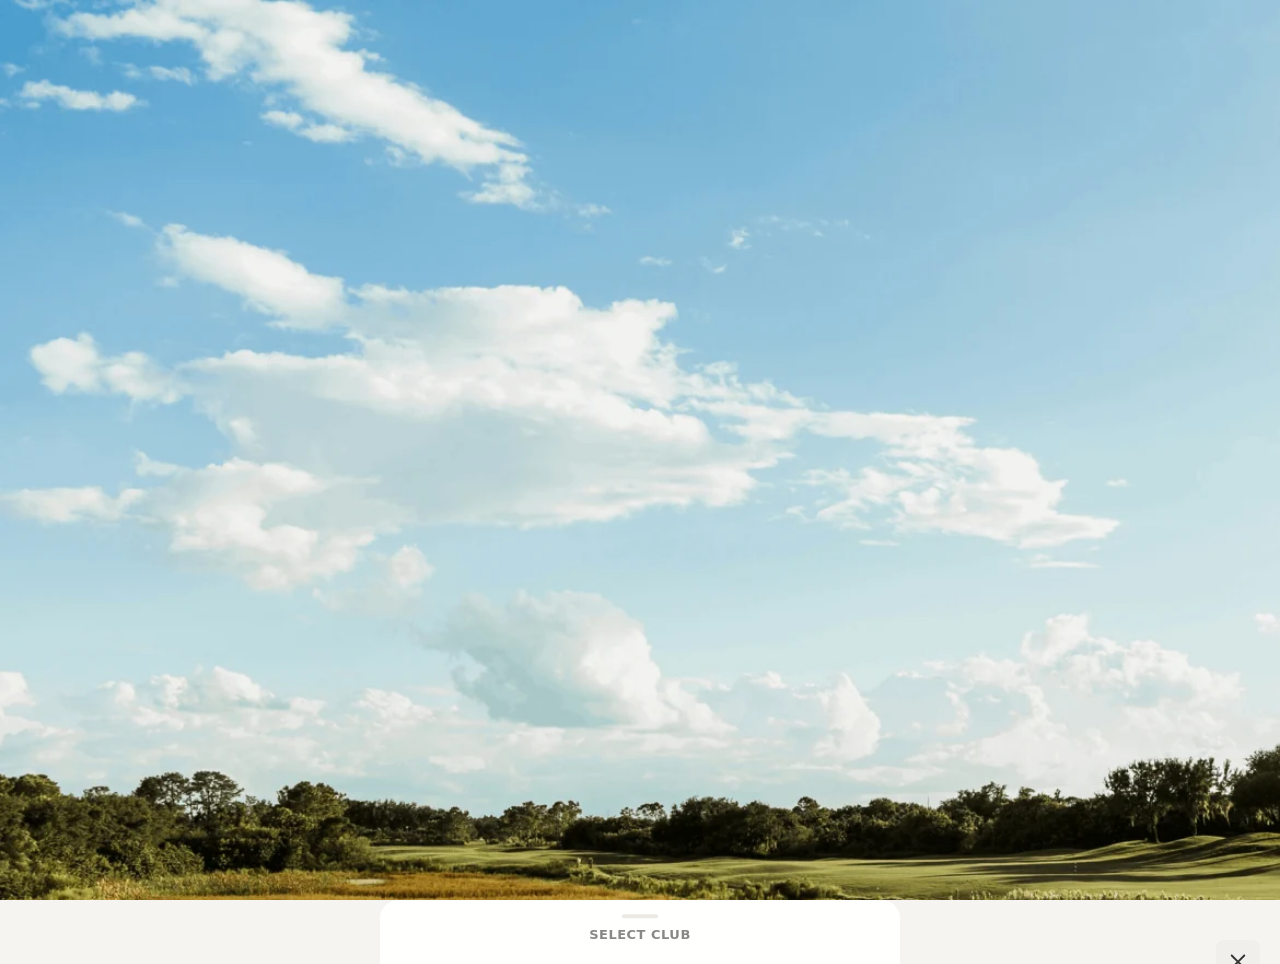
==== commit b2c68a68: "add map page — #mapPage as direct body child, FAB with map/back icons Map page is position:fixed out" ====
--- a/index.html
+++ b/index.html
@@ -135,10 +135,10 @@
   <!-- ── This Hole card (manual mode / no course) ─────────────────────── -->
   <div class="card" id="thisHoleCard">
     <!-- Compact summary hidden — course bar handles it -->
-    <div class="hole-compact-summary" id="holeCompactSummary" style="display:none;">
+    <div class="hole-compact-summary" id="holeCompactSummary">
       <span id="holeCompactText">—</span>
       <span id="holeCompactConditions" class="hcs-conditions"></span>
-      <span id="holeCompactNote" style="display:none;font-size:15px;font-weight:400;color:#666;margin-top:2px;width:100%;"></span>
+      <span id="holeCompactNote"></span>
     </div>
 
     <!-- Full manual fields — hidden when course is active -->
@@ -147,7 +147,7 @@
         <div class="card-title">This Hole</div>
         <button class="calc-close-btn hidden" id="calcCloseBtn" type="button"><svg width="18" height="18" viewBox="-2.000 -74.459 84.860 80.459" xmlns="http://www.w3.org/2000/svg"><path d="M64.4043-64.7461L10.8887-11.2305C9.42383-9.76562 9.375-7.17773 10.8887-5.66406C12.4512-4.15039 14.9902-4.15039 16.5039-5.66406L69.9707-59.1309C71.4844-60.6445 71.5332-63.2324 69.9707-64.7461C68.4082-66.2109 65.918-66.2598 64.4043-64.7461ZM69.9707-11.2305L16.5039-64.7461C14.9902-66.2109 12.4023-66.2598 10.8887-64.7461C9.42383-63.1836 9.42383-60.6445 10.8887-59.1309L64.4043-5.66406C65.8691-4.15039 68.457-4.15039 69.9707-5.66406C71.4844-7.22656 71.4844-9.76562 69.9707-11.2305Z" fill="currentColor"/></svg></button>
       </div>
-      <div style="display:flex;gap:20px;">
+      <div id="parCondGrid">
         <div>
           <label>Par</label>
           <div class="chip-control-row" id="parChipRow">
@@ -169,12 +169,12 @@
     </div>
 
     <!-- Hidden selects for JS compatibility -->
-    <select id="parSelect" style="display:none">
+    <select id="parSelect">
       <option value="3">3</option>
       <option value="4" selected>4</option>
       <option value="5">5</option>
     </select>
-    <select id="conditions" style="display:none">
+    <select id="conditions">
       <option value="soft">Soft</option>
       <option value="firm">Firm</option>
     </select>
@@ -198,34 +198,34 @@
     <!-- Collapsed strip -->
     <div class="collapsible-header" id="windToggle">
       <div class="wind-strip">
-        <div style="flex:1;min-width:0">
-          <div style="font-size:12px;font-weight:700;color:#888;text-transform:uppercase;letter-spacing:0.06em;margin-bottom:3px;">Weather</div>
+        <div class="wind-strip-content">
+          <div class="wind-strip-label">Weather</div>
           <div class="wind-strip-text" id="windText">Fetch local wind</div>
         </div>
       </div>
-      <div style="display:flex;align-items:center;gap:6px;flex-shrink:0">
+      <div class="wind-strip-actions">
         <button class="wind-strip-btn" id="windRefresh" title="Refresh wind" type="button">
           <svg width="20" height="20" viewBox="-2.000 -74.459 85.830 80.459" fill="currentColor" xmlns="http://www.w3.org/2000/svg"><path d="M40.918 1.75781C59.7656 1.75781 75-13.5254 75-32.373C75-34.3262 73.3887-35.8887 71.4844-35.8887C69.5801-35.8887 67.9688-34.3262 67.9688-32.373C67.9688-17.4316 55.8594-5.37109 40.918-5.37109C25.9766-5.37109 13.8672-17.4316 13.8672-32.373C13.8672-47.3145 25.9766-59.4238 40.918-59.4238C44.0918-59.4238 47.1191-58.9355 49.9512-57.9102C52.1973-57.0312 54.8828-58.3008 54.8828-61.084C54.8828-63.3789 53.1738-64.1113 52.0508-64.502C48.584-65.7715 44.8242-66.4062 40.918-66.4062C22.0703-66.4062 6.83594-51.1719 6.83594-32.3242C6.83594-13.5254 22.0703 1.75781 40.918 1.75781ZM50.6836-61.6699L37.4512-48.6816C36.7676-48.0469 36.4746-47.1191 36.4746-46.2402C36.4746-44.2383 37.9883-42.7246 39.8926-42.7246C41.0156-42.7246 41.7969-43.1152 42.4316-43.7012L57.8613-59.1309C58.5449-59.8145 58.8867-60.6445 58.8867-61.6699C58.8867-62.5977 58.4961-63.5254 57.8613-64.1602L42.4316-79.7852C41.7969-80.4199 40.9668-80.8594 39.8926-80.8594C37.9883-80.8594 36.4746-79.248 36.4746-77.2461C36.4746-76.3184 36.7676-75.3906 37.4023-74.7559Z"/></svg>
         </button>
         <button class="wind-strip-btn" id="windLockStrip" type="button" aria-label="Lock wind direction">
-          <svg id="windLockIcon" width="20" height="20" viewBox="-2.000 -74.459 72.410 80.459" fill="currentColor" xmlns="http://www.w3.org/2000/svg" style="transition:transform 0.3s ease;"><path d="M12.9883 9.13086C15.0391 9.13086 17.1875 7.95898 18.8477 6.39648L33.0566-7.22656C33.5449-7.71484 33.8867-7.95898 34.1797-7.95898C34.5215-7.95898 34.8633-7.71484 35.3516-7.22656L49.5117 6.39648C51.2207 7.95898 53.3203 9.13086 55.3711 9.13086C58.3496 9.13086 60.5957 6.39648 60.5957 3.56445C60.5957 1.80664 59.8145-0.146484 58.8867-2.63672L40.0879-51.5137C38.623-55.3223 36.6211-56.8359 34.1797-56.8359C31.7871-56.8359 29.7363-55.3223 28.2715-51.5137L9.47266-2.63672C8.54492-0.146484 7.8125 1.80664 7.8125 3.56445C7.8125 6.39648 10.0098 9.13086 12.9883 9.13086ZM15.8203-0.439453C15.7227-0.585938 15.6738-0.732422 15.7715-1.02539L33.6426-47.0215C33.7402-47.3145 33.9355-47.5586 34.1797-47.5586C34.4727-47.5586 34.6191-47.2656 34.7168-47.0215L52.5879-1.02539C52.6855-0.732422 52.6855-0.537109 52.5391-0.439453C52.4414-0.390625 52.2949-0.244141 52.0508-0.488281L37.4512-13.7695C36.2305-14.8926 35.2539-15.4785 34.1797-15.4785C33.1543-15.4785 32.1289-14.8926 30.957-13.7695L16.3086-0.488281C16.2109-0.390625 15.9668-0.244141 15.8203-0.439453ZM34.1797-61.3281C36.2793-61.3281 37.6953-62.8418 37.6953-65.0879L37.6953-81.0547C37.6953-83.3496 36.2793-84.8145 34.1797-84.8145C32.0801-84.8145 30.6641-83.3496 30.6641-81.0547L30.6641-65.0879C30.6641-62.8418 32.0801-61.3281 34.1797-61.3281Z"/></svg>
+          <svg id="windLockIcon" width="20" height="20" viewBox="-2.000 -74.459 72.410 80.459" fill="currentColor" xmlns="http://www.w3.org/2000/svg"><path d="M12.9883 9.13086C15.0391 9.13086 17.1875 7.95898 18.8477 6.39648L33.0566-7.22656C33.5449-7.71484 33.8867-7.95898 34.1797-7.95898C34.5215-7.95898 34.8633-7.71484 35.3516-7.22656L49.5117 6.39648C51.2207 7.95898 53.3203 9.13086 55.3711 9.13086C58.3496 9.13086 60.5957 6.39648 60.5957 3.56445C60.5957 1.80664 59.8145-0.146484 58.8867-2.63672L40.0879-51.5137C38.623-55.3223 36.6211-56.8359 34.1797-56.8359C31.7871-56.8359 29.7363-55.3223 28.2715-51.5137L9.47266-2.63672C8.54492-0.146484 7.8125 1.80664 7.8125 3.56445C7.8125 6.39648 10.0098 9.13086 12.9883 9.13086ZM15.8203-0.439453C15.7227-0.585938 15.6738-0.732422 15.7715-1.02539L33.6426-47.0215C33.7402-47.3145 33.9355-47.5586 34.1797-47.5586C34.4727-47.5586 34.6191-47.2656 34.7168-47.0215L52.5879-1.02539C52.6855-0.732422 52.6855-0.537109 52.5391-0.439453C52.4414-0.390625 52.2949-0.244141 52.0508-0.488281L37.4512-13.7695C36.2305-14.8926 35.2539-15.4785 34.1797-15.4785C33.1543-15.4785 32.1289-14.8926 30.957-13.7695L16.3086-0.488281C16.2109-0.390625 15.9668-0.244141 15.8203-0.439453ZM34.1797-61.3281C36.2793-61.3281 37.6953-62.8418 37.6953-65.0879L37.6953-81.0547C37.6953-83.3496 36.2793-84.8145 34.1797-84.8145C32.0801-84.8145 30.6641-83.3496 30.6641-81.0547L30.6641-65.0879C30.6641-62.8418 32.0801-61.3281 34.1797-61.3281Z"/></svg>
         </button>
-        <div class="wind-toggle-wrap" id="windToggleWrap" style="padding:2px 6px;">
+        <div class="wind-toggle-wrap" id="windToggleWrap">
           <label class="wind-toggle">
             <input type="checkbox" id="windEnabled" checked>
             <span class="wind-toggle-slider"></span>
           </label>
         </div>
-        <span class="col-chevron" style="margin-left:2px;font-size:11px;color:#bbb;">▼</span>
-      </div>
-    </div>
-    <div id="windLockHint" style="display:none;padding:6px 14px 8px;font-size:12px;color:#185fa5;font-weight:400;background:#eef3fb;border-top:0.5px solid rgba(24,95,165,0.15);">
+        <span class="col-chevron">▼</span>
+      </div>
+    </div>
+    <div id="windLockHint">
       Point phone toward the hole, then tap the compass again to lock
     </div>
 
     <!-- Conditions — shown here when course is active, strip handles it otherwise -->
-    <div id="weatherCondRow" style="display:none;align-items:center;gap:8px;padding:8px 14px 10px;border-top:0.5px solid rgba(0,0,0,0.06);background:#fff;">
-      <span style="font-size:12px;color:#bbb;flex-shrink:0;">Conditions</span>
+    <div id="weatherCondRow">
+      <span class="weather-cond-label">Conditions</span>
       <div class="chip-control-row" id="condChipRowWeather">
         <button class="chip-control-btn active" data-value="soft" type="button">Soft</button>
         <button class="chip-control-btn" data-value="firm" type="button">Firm</button>
@@ -260,88 +260,69 @@
         <div class="compass-location" id="compassLocation"></div>
 
         <!-- Lock prompt — shown when wind fetched but no hole direction locked -->
-        <div id="windLockPrompt" style="display:none;align-items:center;gap:10px;padding:10px 14px;border-bottom:0.5px solid rgba(0,0,0,0.06);background:#fafaf8;">
-          <div style="width:36px;height:36px;border-radius:8px;background:#f0f0ee;display:flex;align-items:center;justify-content:center;flex-shrink:0;">
+        <div id="windLockPrompt">
+          <div class="wind-lock-prompt-icon">
             <svg width="18" height="18" viewBox="-2.000 -74.459 72.410 80.459" xmlns="http://www.w3.org/2000/svg">
               <path d="M12.9883 9.13086C15.0391 9.13086 17.1875 7.95898 18.8477 6.39648L33.0566-7.22656C33.5449-7.71484 33.8867-7.95898 34.1797-7.95898C34.5215-7.95898 34.8633-7.71484 35.3516-7.22656L49.5117 6.39648C51.2207 7.95898 53.3203 9.13086 55.3711 9.13086C58.3496 9.13086 60.5957 6.39648 60.5957 3.56445C60.5957 1.80664 59.8145-0.146484 58.8867-2.63672L40.0879-51.5137C38.623-55.3223 36.6211-56.8359 34.1797-56.8359C31.7871-56.8359 29.7363-55.3223 28.2715-51.5137L9.47266-2.63672C8.54492-0.146484 7.8125 1.80664 7.8125 3.56445C7.8125 6.39648 10.0098 9.13086 12.9883 9.13086ZM15.8203-0.439453C15.7227-0.585938 15.6738-0.732422 15.7715-1.02539L33.6426-47.0215C33.7402-47.3145 33.9355-47.5586 34.1797-47.5586C34.4727-47.5586 34.6191-47.2656 34.7168-47.0215L52.5879-1.02539C52.6855-0.732422 52.6855-0.537109 52.5391-0.439453C52.4414-0.390625 52.2949-0.244141 52.0508-0.488281L37.4512-13.7695C36.2305-14.8926 35.2539-15.4785 34.1797-15.4785C33.1543-15.4785 32.1289-14.8926 30.957-13.7695L16.3086-0.488281C16.2109-0.390625 15.9668-0.244141 15.8203-0.439453ZM34.1797-61.3281C36.2793-61.3281 37.6953-62.8418 37.6953-65.0879L37.6953-81.0547C37.6953-83.3496 36.2793-84.8145 34.1797-84.8145C32.0801-84.8145 30.6641-83.3496 30.6641-81.0547L30.6641-65.0879C30.6641-62.8418 32.0801-61.3281 34.1797-61.3281Z" fill="#888"/>
             </svg>
           </div>
           <div>
-            <div style="font-size:13px;font-weight:700;color:#1a1a1a;">Lock hole direction to see wind breakdown</div>
-            <div style="font-size:12px;color:#888;margin-top:1px;">Tap the compass button above to point toward the hole</div>
+            <div class="wind-lock-prompt-title">Lock hole direction to see wind breakdown</div>
+            <div class="wind-lock-prompt-sub">Tap the compass button above to point toward the hole</div>
           </div>
         </div>
 
         <!-- Compass/wind-view — shown while locking direction or after lock -->
-        <div id="windCompassWrap" style="display:none;flex-direction:column;align-items:center;padding:14px 14px 10px;border-bottom:0.5px solid rgba(0,0,0,0.06);">
+        <div id="windCompassWrap">
           <div class="compass-svg-wrap" id="compassSvgWrap">
-            <svg id="compassSvg" viewBox="-80 -145 160 300" width="120" height="225" style="display:block;overflow:visible;">
+            <svg id="compassSvg" viewBox="-80 -145 160 300" width="150" height="280">
               <defs>
-                <radialGradient id="wcGreenShade" cx="46%" cy="55%" r="62%">
-                  <stop offset="0%"   stop-color="#bdcca1"/>
-                  <stop offset="55%"  stop-color="#acbc89"/>
-                  <stop offset="100%" stop-color="#92a674"/>
+                <!-- Green fill — userSpaceOnUse so coords match source SVG paths inside the landscape group -->
+                <radialGradient id="wcGreen" cx="0" cy="0" r="1" gradientUnits="userSpaceOnUse" gradientTransform="translate(643.888 345.382) scale(632.098 220.24)">
+                  <stop stop-color="#C4D2A7"/>
+                  <stop offset="0.55" stop-color="#ABBB86"/>
+                  <stop offset="1" stop-color="#8A9D6A"/>
                 </radialGradient>
-                <radialGradient id="wcGreenInner" cx="40%" cy="55%" r="45%">
-                  <stop offset="0%"   stop-color="#cad7ad" stop-opacity="0.95"/>
-                  <stop offset="100%" stop-color="#cad7ad" stop-opacity="0"/>
+                <!-- Inner highlight -->
+                <radialGradient id="wcGreenInner" cx="0" cy="0" r="1" gradientUnits="userSpaceOnUse" gradientTransform="translate(555 335) scale(400 110)">
+                  <stop stop-color="#DDE6C0" stop-opacity="0.9"/>
+                  <stop offset="1" stop-color="#DDE6C0" stop-opacity="0"/>
                 </radialGradient>
-                <radialGradient id="wcBunkerShade" cx="50%" cy="35%" r="70%">
-                  <stop offset="0%"   stop-color="#f0e4c6"/>
-                  <stop offset="100%" stop-color="#d3c094"/>
-                </radialGradient>
+                <!-- Ground ellipse (objectBoundingBox — compass coords) -->
                 <radialGradient id="wcGroundShade" cx="50%" cy="50%" r="60%">
                   <stop offset="0%"   stop-color="#e2e6d6"/>
                   <stop offset="100%" stop-color="#ced4be"/>
                 </radialGradient>
-                <linearGradient id="wcTreeShade" x1="0" y1="0" x2="1" y2="0">
-                  <stop offset="0%"   stop-color="#92a87c"/>
-                  <stop offset="55%"  stop-color="#82986c"/>
-                  <stop offset="100%" stop-color="#6c8158"/>
-                </linearGradient>
+                <!-- Clips inner green details to the green outline shape -->
+                <mask id="wcMask" maskUnits="userSpaceOnUse" x="179" y="209" width="930" height="325">
+                  <path d="M180 378C170 318 245 256 365 232C495 206 645 202 790 222C905 238 1018 272 1080 318C1112 342 1116 376 1098 406C1080 432 1042 450 992 460C928 472 858 486 790 500C722 514 656 528 588 532C522 536 460 530 410 518C360 506 320 492 270 470C218 448 188 418 188 388C188 384 188 381 180 378Z" fill="white"/>
+                </mask>
               </defs>
-              <!-- Scene: source SVG coords mapped via translate(-95.1,-144.5) scale(0.15)
-                   Maps source green centre (634,410) → compass (0,−83) -->
-              <g transform="translate(-95.1,-144.5) scale(0.15)">
+              <!-- Scene: translate(-96,-125.5) scale(0.15) — green centre (640,370)→(0,−70) -->
+              <g transform="translate(-96,-125.5) scale(0.15)">
                 <!-- Clouds -->
-                <g fill="#dcdcdc">
-                  <path d="M270,225 c-26,0 -46,12 -54,30 c-12,-3 -28,3 -34,15 c-6,12 -2,24 12,28 h200 c16,0 28,-10 28,-24 c0,-12 -10,-22 -22,-24 c-4,-14 -20,-22 -36,-22 c-32,0 -60,-3 -94,-3z"/>
-                  <path d="M915,160 c-22,0 -38,10 -44,24 c-10,-2 -22,3 -26,12 c-4,10 -2,20 10,22 h158 c14,0 24,-8 24,-20 c0,-10 -10,-18 -22,-20 c-2,-12 -16,-18 -30,-18 c-22,0 -46,0 -70,0z"/>
+                <path d="M270 185C244 185 224 197 216 215C204 212 188 218 182 230C176 242 180 254 194 258H394C410 258 422 248 422 234C422 222 412 212 400 210C396 196 380 188 364 188C332 188 304 185 270 185Z" fill="#DCDCDC"/>
+                <path d="M915 160C893 160 877 170 871 184C861 182 849 187 845 196C841 206 843 216 855 218H1013C1027 218 1037 210 1037 198C1037 188 1027 180 1015 178C1013 166 999 160 985 160C963 160 939 160 915 160Z" fill="#DCDCDC"/>
+                <!-- Green fill -->
+                <path d="M180 378C170 318 245 256 365 232C495 206 645 202 790 222C905 238 1018 272 1080 318C1112 342 1116 376 1098 406C1080 432 1042 450 992 460C928 472 858 486 790 500C722 514 656 528 588 532C522 536 460 530 410 518C360 506 320 492 270 470C218 448 188 418 188 388C188 384 188 381 180 378Z" fill="url(#wcGreen)"/>
+                <!-- Inner details clipped to green shape -->
+                <g mask="url(#wcMask)">
+                  <path d="M555 445C775.914 445 955 395.751 955 335C955 274.249 775.914 225 555 225C334.086 225 155 274.249 155 335C155 395.751 334.086 445 555 445Z" fill="url(#wcGreenInner)"/>
+                  <path opacity="0.18" d="M780 570C967.777 570 1120 543.137 1120 510C1120 476.863 967.777 450 780 450C592.223 450 440 476.863 440 510C440 543.137 592.223 570 780 570Z" fill="#7E9265"/>
+                  <g opacity="0.06">
+                    <path d="M610 356C847.482 356 1040 353.314 1040 350C1040 346.686 847.482 344 610 344C372.518 344 180 346.686 180 350C180 353.314 372.518 356 610 356Z" fill="#4F6238"/>
+                    <path d="M610 396C847.482 396 1040 393.314 1040 390C1040 386.686 847.482 384 610 384C372.518 384 180 386.686 180 390C180 393.314 372.518 396 610 396Z" fill="#4F6238"/>
+                    <path d="M610 436C847.482 436 1040 433.314 1040 430C1040 426.686 847.482 424 610 424C372.518 424 180 426.686 180 430C180 433.314 372.518 436 610 436Z" fill="#4F6238"/>
+                    <path d="M610 476C847.482 476 1040 473.314 1040 470C1040 466.686 847.482 464 610 464C372.518 464 180 466.686 180 470C180 473.314 372.518 476 610 476Z" fill="#4F6238"/>
+                  </g>
+                  <path opacity="0.55" fill="none" d="M250 396C310 308 470 256 640 256C800 258 930 294 1030 344C1062 360 1086 378 1100 394" stroke="#7E9265" stroke-width="2.5" stroke-linecap="round"/>
+                  <path opacity="0.35" fill="none" d="M180 378C170 318 245 256 365 232C495 206 645 202 790 222C905 238 1018 272 1080 318C1112 342 1116 376 1098 406C1080 432 1042 450 992 460C928 472 858 486 790 500C722 514 656 528 588 532C522 536 460 530 410 518C360 506 320 492 270 470C218 448 188 418 188 388C188 384 188 381 180 378Z" stroke="#7E9265" stroke-width="10"/>
                 </g>
-                <!-- Green -->
-                <path d="M168,408 C158,360 210,316 290,304 C342,296 388,312 450,308 C520,302 590,296 670,298 C748,300 832,310 908,322 C990,334 1060,354 1094,388 C1120,414 1108,448 1068,472 C1006,500 916,514 820,520 C720,524 612,524 506,518 C418,512 336,506 264,494 C194,480 156,452 168,408 Z" fill="url(#wcGreenShade)"/>
-                <ellipse cx="490" cy="398" rx="345" ry="78" fill="url(#wcGreenInner)"/>
-                <g fill="none" stroke="#8fa172" stroke-linecap="round">
-                  <path d="M232,438 C258,378 360,344 500,340 C642,336 762,358 862,388 C922,406 970,422 1010,438" stroke-width="2.8" opacity="0.55"/>
-                  <path d="M280,478 C360,444 480,432 620,436 C740,440 842,456 920,476" stroke-width="2" opacity="0.4"/>
-                </g>
-                <path d="M260,506 C370,520 510,524 650,522 C790,520 910,512 1010,498 C980,506 940,510 900,514 C860,516 820,518 780,518 C700,518 620,518 540,516 C460,514 380,512 320,510 C290,508 270,508 260,506 Z" fill="#869866" opacity="0.3"/>
-                <!-- Bush -->
-                <path d="M308,302 c-14,-4 -28,1 -32,12 c-12,0 -22,7 -22,16 c-12,-1 -24,6 -24,17 c0,9 10,16 24,16 h74 c14,0 22,-7 22,-16 c0,-6 -4,-10 -10,-12 c4,-11 -4,-20 -16,-22 c-2,-7 -8,-11 -16,-11z" fill="#94a87a"/>
-                <path d="M268,318 c-6,2 -10,7 -8,13 c-10,-2 -20,4 -20,12 c0,7 8,12 18,12 h32 c-10,-6 -16,-16 -14,-26 c0,-6 -4,-11 -8,-11z" fill="#a4b88a" opacity="0.7"/>
-                <!-- Trees -->
-                <g transform="translate(872,222)">
-                  <rect x="14" y="92" width="6" height="14" fill="#6b5a3e"/>
-                  <path d="M17,0 L0,38 L7,38 L-6,68 L4,68 L-10,100 L44,100 L30,68 L40,68 L27,38 L34,38 Z" fill="url(#wcTreeShade)"/>
-                  <path d="M17,0 L0,38 L7,38 L-6,68 L4,68 L-10,100 L17,100 Z" fill="#fff" opacity="0.08"/>
-                </g>
-                <g transform="translate(932,202)">
-                  <rect x="16" y="112" width="8" height="16" fill="#6b5a3e"/>
-                  <path d="M20,0 L0,42 L8,42 L-8,76 L4,76 L-12,116 L52,116 L36,76 L48,76 L32,42 L40,42 Z" fill="url(#wcTreeShade)"/>
-                  <path d="M20,0 L0,42 L8,42 L-8,76 L4,76 L-12,116 L20,116 Z" fill="#fff" opacity="0.08"/>
-                </g>
-                <g transform="translate(1000,236)">
-                  <rect x="14" y="92" width="6" height="14" fill="#6b5a3e"/>
-                  <path d="M17,0 L0,38 L7,38 L-6,68 L4,68 L-10,100 L44,100 L30,68 L40,68 L27,38 L34,38 Z" fill="url(#wcTreeShade)"/>
-                  <path d="M17,0 L0,38 L7,38 L-6,68 L4,68 L-10,100 L17,100 Z" fill="#fff" opacity="0.08"/>
-                </g>
-                <!-- Bunker -->
-                <path d="M790,438 C820,422 858,420 890,428 C918,434 942,436 966,430 C996,422 1028,426 1048,442 C1062,454 1056,464 1034,470 C1008,460 978,452 950,452 C924,452 902,456 878,460 C852,464 824,462 798,456 C780,452 780,446 790,438 Z" fill="#7a6a4a" opacity="0.55"/>
-                <path d="M798,444 C826,432 858,432 886,440 C912,446 932,448 956,442 C984,436 1018,440 1036,452 C1046,460 1038,470 1018,476 C992,482 966,478 942,472 C920,466 900,466 880,470 C856,474 828,472 806,464 C792,458 792,450 798,444 Z" fill="url(#wcBunkerShade)"/>
-                <path d="M826,460 C854,454 876,457 896,462 C916,466 938,466 960,460 C980,455 1000,457 1014,464" fill="none" stroke="#c4b187" stroke-width="2" opacity="0.55"/>
+                <!-- Green bottom shadow -->
+                <path opacity="0.32" d="M230 470C320 500 430 520 550 530C660 538 770 536 870 524C960 512 1040 490 1090 460C1050 498 980 520 880 532C780 544 670 544 580 538C480 530 380 518 300 494C272 486 248 478 230 470Z" fill="#788A5D"/>
               </g>
               <!-- Flagpole -->
-              <line x1="0" y1="-83" x2="0" y2="-100" stroke="#1a1a1a" stroke-width="2" stroke-linecap="round"/>
+              <line x1="0" y1="-83" x2="0" y2="-100" stroke="#1a1a1a" stroke-width="3.5" stroke-linecap="round"/>
               <!-- Flag (SF Symbol) -->
               <path d="M15.0879 2.92969C16.8945 2.92969 18.3594 1.46484 18.3594-0.341797L18.3594-20.9961C19.2383-21.4844 22.8516-22.8027 28.2227-22.8027C42.5781-22.8027 51.6602-15.8203 65.1367-15.8203C71.2891-15.8203 73.4375-16.4551 76.4648-17.8223C79.248-19.043 81.0547-21.2402 81.0547-25.0977L81.0547-64.4531C81.0547-66.6504 79.1016-67.9688 76.6113-67.9688C74.707-67.9688 71.1914-66.4062 64.6484-66.4062C51.1719-66.4062 42.0898-73.3887 27.7344-73.3887C21.582-73.3887 19.4336-72.7539 16.4062-71.3867C13.623-70.166 11.7676-67.9688 11.7676-64.0625L11.7676-0.341797C11.7676 1.41602 13.2812 2.92969 15.0879 2.92969ZM65.1367-22.4121C52.5391-22.4121 43.2617-29.3457 28.2227-29.3457C23.877-29.3457 19.9707-28.8086 18.3594-28.0762L18.3594-63.8184C18.8477-64.9902 21.7773-66.7969 27.7344-66.7969C41.2109-66.7969 50.4883-59.8145 64.6484-59.8145C68.9941-59.8145 72.4121-60.3516 74.5117-60.9375L74.5117-25.3906C73.9746-24.1699 71.0938-22.4121 65.1367-22.4121Z" fill="#1a1a1a" transform="translate(-8.3,-101.6) scale(0.55)"/>
               <!-- Pin circle -->
@@ -361,35 +342,19 @@
               </g>
               <!-- Golfer -->
               <path d="M19.8242 0.488281L67.0898 0.488281C73.9258 0.488281 77.1484-1.51367 77.1484-5.9082C77.1484-15.9668 64.4531-30.6641 43.457-30.6641C22.5098-30.6641 9.76562-15.9668 9.76562-5.9082C9.76562-1.51367 13.0371 0.488281 19.8242 0.488281ZM17.627-6.10352C17.0898-6.10352 16.7969-6.25 16.7969-6.78711C16.7969-12.5 26.1719-24.0723 43.457-24.0723C60.7422-24.0723 70.1172-12.5 70.1172-6.78711C70.1172-6.25 69.8242-6.10352 69.2871-6.10352ZM43.457-35.1562C52.6855-35.1562 60.2539-43.4082 60.2539-53.3203C60.2539-63.2324 52.7832-70.9961 43.457-70.9961C34.2285-70.9961 26.6602-63.0859 26.6602-53.2227C26.6602-43.3594 34.2773-35.1562 43.457-35.1562ZM43.457-41.6992C38.2812-41.6992 33.6914-46.8262 33.6914-53.2227C33.6914-59.6191 38.1348-64.4043 43.457-64.4043C48.8281-64.4043 53.2227-59.7168 53.2227-53.3203C53.2227-46.9238 48.7305-41.6992 43.457-41.6992Z" fill="#1a1a1a" transform="translate(-26.1,111.2) scale(0.60)"/>
-              <!-- Wind indicator — rotates around shot-line midpoint.
-                   Wind paths use source SVG coords mapped via matrix(0,0.25,-0.25,0,180,-167.25):
-                   maps source wind tip (505,720) → compass (0,−41), scale 0.25, 90° CCW. -->
+              <!-- Wind: source arrow mapped via matrix(0,0.30,−0.30,0,216,−192.5) = 90° CCW + scale 0.30, tip (505,720)→(0,−41) -->
               <g id="wcrWind" transform="rotate(0,0,-14)">
                 <g id="wcrWindColor" stroke="#c0392b" fill="#c0392b">
-                  <g transform="matrix(0,0.25,-0.25,0,180,-167.25)" fill="none" stroke-linecap="round" stroke-width="11">
-                    <path d="M165,615 L295,615 C320,615 332,602 326,588 C320,576 304,576 300,590"/>
-                    <path d="M130,665 L380,665"/>
-                    <path d="M110,720 L465,720"/>
-                    <path d="M140,770 L300,770 C322,770 332,782 326,794 C320,804 306,802 300,792"/>
-                    <path d="M170,818 L350,818"/>
-                  </g>
-                  <path transform="matrix(0,0.25,-0.25,0,180,-167.25)" d="M455,698 L505,720 L455,742 L470,720 Z" stroke="none"/>
-                </g>
-                <!-- Leaves — fixed olive, rotate with wind group -->
-                <g transform="matrix(0,0.25,-0.25,0,180,-167.25)" fill="#9aa87a">
-                  <ellipse cx="370" cy="600" rx="14" ry="8" transform="rotate(-25,370,600)"/>
-                  <ellipse cx="410" cy="650" rx="13" ry="7" transform="rotate(15,410,650)"/>
-                  <ellipse cx="345" cy="690" rx="14" ry="8" transform="rotate(-10,345,690)"/>
-                  <ellipse cx="430" cy="760" rx="13" ry="7" transform="rotate(20,430,760)"/>
-                  <ellipse cx="365" cy="800" rx="14" ry="8" transform="rotate(-15,365,800)"/>
+                  <path transform="matrix(0,0.30,-0.30,0,216,-192.5)" fill="none" stroke-linecap="round" stroke-width="11" d="M110 720H465"/>
+                  <path transform="matrix(0,0.30,-0.30,0,216,-192.5)" stroke="none" d="M455 698L505 720L455 742L470 720L455 698Z"/>
                 </g>
               </g>
             </svg>
           </div>
-          <div style="text-align:center;margin-top:8px;">
+          <div class="compass-display-wrap">
             <div class="compass-deg-display" id="compassDegDisplay">0°</div>
             <div class="compass-deg-label" id="compassDegLabel">North</div>
-            <div class="wind-live-pill" id="compassLiveBadge" style="margin-top:6px;justify-content:center;">
+            <div class="wind-live-pill" id="compassLiveBadge">
               <div class="wind-live-dot"></div>
               LIVE
             </div>
@@ -397,30 +362,30 @@
         </div>
 
         <!-- Stat grid — always visible once wind is fetched -->
-        <div id="windStatGrid" style="display:none;">
-
-          <div style="display:grid;grid-template-columns:1fr 1fr;">
-            <div style="padding:8px 12px;border-bottom:0.5px solid rgba(0,0,0,0.06);border-right:0.5px solid rgba(0,0,0,0.06);">
+        <div id="windStatGrid">
+
+          <div class="wind-stat-inner">
+            <div class="wind-stat-cell">
               <span class="wbr-label">Headwind / Tailwind</span>
               <span class="wbr-val" id="wbrHead">—</span>
             </div>
-            <div style="padding:8px 12px;border-bottom:0.5px solid rgba(0,0,0,0.06);">
+            <div class="wind-stat-cell">
               <span class="wbr-label">Crosswind</span>
               <span class="wbr-val" id="wbrCross">—</span>
             </div>
-            <div style="padding:8px 12px;border-bottom:0.5px solid rgba(0,0,0,0.06);border-right:0.5px solid rgba(0,0,0,0.06);">
+            <div class="wind-stat-cell">
               <span class="wbr-label">Gusts</span>
               <span class="wbr-val" id="wbrGusts">—</span>
             </div>
-            <div style="padding:8px 12px;border-bottom:0.5px solid rgba(0,0,0,0.06);">
+            <div class="wind-stat-cell">
               <span class="wbr-label">Carry effect</span>
               <span class="wbr-val" id="wbrEffect">—</span>
             </div>
-            <div style="padding:8px 12px;border-right:0.5px solid rgba(0,0,0,0.06);">
+            <div class="wind-stat-cell">
               <span class="wbr-label">Temperature · carry</span>
               <span class="wbr-val" id="wbrFeelsLike">—</span>
             </div>
-            <div style="padding:8px 12px;">
+            <div class="wind-stat-cell">
               <span class="wbr-label">Rain chance</span>
               <span class="wbr-val" id="wbrRain">—</span>
             </div>
@@ -434,8 +399,8 @@
   </div><!-- /windSection -->
 
   <!-- ── GPS tiles ──────────────────────────────────────────────────────── -->
-  <div id="gpsSection" style="background:#fff;border:0.5px solid rgba(0,0,0,0.07);border-radius:12px;padding:10px 14px 12px;margin-top:0;">
-    <div style="font-size:12px;font-weight:700;color:#888;text-transform:uppercase;letter-spacing:0.06em;margin-bottom:8px;">GPS tracking</div>
+  <div id="gpsSection">
+    <div class="gps-section-label">GPS tracking</div>
     <div class="gps-row" id="gpsTileRow">
       <div class="gps-tile" id="gpsTeeBtn">
         <div class="gps-tile-indicator idle" id="gpsTeeIndicator"></div>
@@ -444,17 +409,17 @@
           <div class="gps-tile-status" id="gpsTeeStatus">Tap to mark</div>
         </div>
       </div>
-      <div class="gps-tile" id="gpsBallBtn" style="opacity:0.45;pointer-events:none;">
+      <div class="gps-tile" id="gpsBallBtn">
         <div class="gps-tile-indicator idle" id="gpsBallIndicator"></div>
-        <div style="flex:1;">
+        <div class="gps-tile-inner">
           <div class="gps-tile-label">Ball position</div>
           <div class="gps-tile-status" id="gpsBallStatus">Mark tee first</div>
         </div>
-        <div class="gps-tile-dist" id="gpsBallDist" style="display:none;"></div>
-      </div>
-      <span class="gps-reset-link" id="gpsReset" style="display:none;align-self:center;">Reset</span>
-    </div>
-    <div class="gps-warning" id="gpsWarning" style="display:none;margin:8px 0 0;"></div>
+        <div class="gps-tile-dist" id="gpsBallDist"></div>
+      </div>
+      <span class="gps-reset-link" id="gpsReset">Reset</span>
+    </div>
+    <div class="gps-warning" id="gpsWarning"></div>
   </div>
 
 
@@ -462,16 +427,16 @@
   <!-- Focus strip — shown during active round when history data exists -->
   <div id="playFocusStrip" class="hidden"></div>
 
-  <div id="bagCompleteHint" style="display:none;">
+  <div id="bagCompleteHint">
     <span>Complete your bag for better accuracy</span>
     <button type="button" id="bagCompleteHintBtn">My Golf › Bag →</button>
   </div>
   <button id="calcButton">Calculate Shot Plan</button>
   <div id="playBodyPad">
-    <div class="result" id="output" style="background:transparent;border:none;padding:0;margin:0;"></div>
+    <div class="result" id="output"></div>
     <div class="recalc-link" id="recalcLink"><a id="recalcAnchor">↺ Recalculate</a></div>
   </div>
-  <div class="play-action-row" id="playActionRow" style="display:none;">
+  <div class="play-action-row" id="playActionRow">
     <div class="play-hole-nav">
       <button class="phn-chevron" id="playNavPrev" type="button" aria-label="Previous hole"><svg width="20" height="20" viewBox="-2.000 -74.459 61.810 80.459" xmlns="http://www.w3.org/2000/svg"><path d="M4.88281-35.2539C4.88281-34.1797 5.32227-33.2031 6.10352-32.373L36.2793-2.39258C37.0117-1.61133 38.0371-1.2207 39.1602-1.2207C41.4551-1.2207 43.1641-2.92969 43.1641-5.22461C43.1641-6.34766 42.7246-7.32422 41.9922-8.10547L14.7461-35.2539L41.9922-62.4023C42.7246-63.1836 43.1641-64.209 43.1641-65.2832C43.1641-67.5781 41.4551-69.2871 39.1602-69.2871C38.0371-69.2871 37.0117-68.8965 36.2793-68.1152L6.10352-38.1348C5.32227-37.3047 4.88281-36.3281 4.88281-35.2539Z" fill="currentColor"/></svg></button>
       <button class="phn-chevron" id="playNavNext" type="button" aria-label="Next hole"><svg width="20" height="20" viewBox="-2.000 -74.459 61.810 80.459" xmlns="http://www.w3.org/2000/svg"><path d="M52.9297-35.2539C52.9297-36.3281 52.5391-37.3047 51.709-38.1348L21.5332-68.1152C20.8008-68.8965 19.8242-69.2871 18.7012-69.2871C16.4062-69.2871 14.6484-67.5781 14.6484-65.2832C14.6484-64.209 15.1367-63.1836 15.8203-62.4023L43.1152-35.2539L15.8203-8.10547C15.1367-7.32422 14.6484-6.34766 14.6484-5.22461C14.6484-2.92969 16.4062-1.2207 18.7012-1.2207C19.8242-1.2207 20.8008-1.61133 21.5332-2.39258L51.709-32.373C52.5391-33.2031 52.9297-34.1797 52.9297-35.2539Z" fill="currentColor"/></svg></button>
@@ -480,7 +445,7 @@
 
   <!-- ── Load course button (fixed above tab bar) ──────────────────────── -->
   <button class="load-course-btn" id="loadCourseBtn" type="button">
-    <svg width="15" height="15" viewBox="-2.000 -74.459 80.410 80.459" xmlns="http://www.w3.org/2000/svg" style="color:#fff;">
+    <svg width="15" height="15" viewBox="-2.000 -74.459 80.410 80.459" xmlns="http://www.w3.org/2000/svg">
       <path d="M11.0352-7.95898C12.6465-6.39648 14.8926-6.34766 16.5527-7.95898L54.0039-45.4102L62.207-54.248C63.623-55.7129 63.623-57.7148 62.207-59.1309C60.7422-60.5957 58.7402-60.5957 57.2754-59.1309L48.4375-51.0254L10.9863-13.5254C9.32617-11.8652 9.375-9.61914 11.0352-7.95898ZM58.6914-32.5684L58.6914-21.0449C58.6914-18.9941 60.498-17.0898 62.6953-17.0898C64.7949-17.0898 66.6504-18.8477 66.6504-21.2402L66.6504-59.3262C66.6504-61.8164 65.0391-63.5742 62.4023-63.5742L24.3164-63.5742C21.8262-63.5742 20.2148-61.7188 20.2148-59.5703C20.2148-57.4707 22.0703-55.6641 24.1211-55.6641L35.4492-55.6641L59.7656-56.543Z" fill="currentColor"/>
     </svg>
     Load a course
@@ -521,7 +486,7 @@
       </div>
       <div class="mg-menu-card">
         <div class="mg-menu-row" id="mgNavProfile">
-          <div class="mg-menu-icon" style="background:#f0efeb;">
+          <div class="mg-menu-icon">
             <svg width="20" height="20" viewBox="-2.000 -74.459 90.910 80.459" xmlns="http://www.w3.org/2000/svg"><path d="M19.8242 0.488281L67.0898 0.488281C73.9258 0.488281 77.1484-1.51367 77.1484-5.9082C77.1484-15.9668 64.4531-30.6641 43.457-30.6641C22.5098-30.6641 9.76562-15.9668 9.76562-5.9082C9.76562-1.51367 13.0371 0.488281 19.8242 0.488281ZM17.627-6.10352C17.0898-6.10352 16.7969-6.25 16.7969-6.78711C16.7969-12.5 26.1719-24.0723 43.457-24.0723C60.7422-24.0723 70.1172-12.5 70.1172-6.78711C70.1172-6.25 69.8242-6.10352 69.2871-6.10352ZM43.457-35.1562C52.6855-35.1562 60.2539-43.4082 60.2539-53.3203C60.2539-63.2324 52.7832-70.9961 43.457-70.9961C34.2285-70.9961 26.6602-63.0859 26.6602-53.2227C26.6602-43.3594 34.2773-35.1562 43.457-35.1562ZM43.457-41.6992C38.2812-41.6992 33.6914-46.8262 33.6914-53.2227C33.6914-59.6191 38.1348-64.4043 43.457-64.4043C48.8281-64.4043 53.2227-59.7168 53.2227-53.3203C53.2227-46.9238 48.7305-41.6992 43.457-41.6992Z" fill="#555"/></svg>
           </div>
           <div>
@@ -531,7 +496,7 @@
           <div class="mg-menu-arrow"><svg width="10" height="12" viewBox="-2.000 -74.459 61.810 80.459" xmlns="http://www.w3.org/2000/svg"><path d="M52.9297-35.2539C52.9297-36.3281 52.5391-37.3047 51.709-38.1348L21.5332-68.1152C20.8008-68.8965 19.8242-69.2871 18.7012-69.2871C16.4062-69.2871 14.6484-67.5781 14.6484-65.2832C14.6484-64.209 15.1367-63.1836 15.8203-62.4023L43.1152-35.2539L15.8203-8.10547C15.1367-7.32422 14.6484-6.34766 14.6484-5.22461C14.6484-2.92969 16.4062-1.2207 18.7012-1.2207C19.8242-1.2207 20.8008-1.61133 21.5332-2.39258L51.709-32.373C52.5391-33.2031 52.9297-34.1797 52.9297-35.2539Z" fill="currentColor"/></svg></div>
         </div>
         <div class="mg-menu-row" id="mgNavBag">
-          <div class="mg-menu-icon" style="background:#f0efeb;">
+          <div class="mg-menu-icon">
             <svg width="20" height="20" viewBox="0 0 478 526" fill="#555" stroke="#555" stroke-width="5" xmlns="http://www.w3.org/2000/svg"><path d="M388.136 24H336.573C321.031 24 308.387 36.6439 308.387 52.1866C308.387 53.0886 308.549 53.9521 308.634 54.8387H308.387V116.516H200.451V77.2585C203.289 78.7079 206.396 79.741 209.718 80.1496L252.199 85.4538C253.355 85.608 254.527 85.6774 255.699 85.6774H264.789C280.324 85.6774 292.968 73.0336 292.968 57.4908V52.1866C292.968 36.6439 280.324 24 264.781 24H213.219C197.676 24 185.032 36.6439 185.032 52.1866C185.032 53.0886 185.194 53.9521 185.279 54.8387H185.032V116.516H169.613V54.8387H169.366C169.451 53.9521 169.613 53.0886 169.613 52.1866C169.613 36.6439 156.969 24 141.426 24H89.8638C74.3211 24 61.6772 36.6439 61.6772 52.1866V57.4908C61.6772 73.0336 74.3211 85.6774 89.8638 85.6774H98.9535C100.125 85.6774 101.29 85.608 102.454 85.4616L144.934 80.1573C148.249 79.7333 151.356 78.7079 154.193 77.2585V116.516H146.484C136.261 116.516 127.664 123.224 124.619 132.437C102.161 135.59 84.8063 154.879 84.8063 178.194V401.774C84.8063 424.649 101.513 443.645 123.355 447.338V448.032C123.355 458.07 129.823 466.551 138.774 469.743V502H323.806V469.743C332.757 466.551 339.226 458.07 339.226 448.032V386.355H346.935C359.687 386.355 370.064 375.978 370.064 363.226V201.323H339.226V139.645C339.226 129.607 332.757 121.127 323.806 117.935V77.2585C326.643 78.7079 329.75 79.741 333.073 80.1496L375.554 85.4538C376.71 85.608 377.882 85.6774 379.054 85.6774H388.144C403.679 85.6774 416.322 73.0336 416.322 57.4908V52.1866C416.322 36.6439 403.679 24 388.136 24ZM213.219 39.4194H264.781C271.82 39.4194 277.548 45.1477 277.548 52.1866V57.4908C277.548 64.5298 271.82 70.2581 264.781 70.2581H255.691C255.159 70.2581 254.635 70.2272 254.103 70.1578L211.63 64.8536C205.262 64.0518 200.451 58.6087 200.451 52.1866C200.451 45.1477 206.18 39.4194 213.219 39.4194ZM123.355 431.518C110.094 428.072 100.226 416.099 100.226 401.774V178.194C100.226 163.869 110.094 151.896 123.355 148.45V431.518ZM143.007 64.8536L100.534 70.1578C100.01 70.2272 99.4778 70.2581 98.9458 70.2581H89.8561C82.8249 70.2581 77.0966 64.5298 77.0966 57.4908V52.1866C77.0966 45.1477 82.8249 39.4194 89.8638 39.4194H141.426C148.465 39.4194 154.193 45.1477 154.193 52.1866C154.193 58.6087 149.383 64.0518 143.007 64.8536ZM138.774 139.645C138.774 135.397 142.236 131.935 146.484 131.935H316.097C320.345 131.935 323.806 135.397 323.806 139.645V162.774H138.774V139.645ZM308.387 486.581H154.193V471.161H308.387V486.581ZM323.806 448.032C323.806 452.28 320.345 455.742 316.097 455.742H146.484C142.236 455.742 138.774 452.28 138.774 448.032V178.194H323.806V201.323H292.968V363.226C292.968 375.978 303.345 386.355 316.097 386.355H323.806V448.032ZM354.645 363.226C354.645 367.474 351.183 370.935 346.935 370.935H316.097C311.849 370.935 308.387 367.474 308.387 363.226V263H354.645V363.226ZM354.645 216.742V247.581H308.387V216.742H354.645ZM400.903 57.4908C400.903 64.5298 395.175 70.2581 388.136 70.2581H379.046C378.514 70.2581 377.99 70.2272 377.458 70.1578L334.985 64.8536C328.617 64.0518 323.806 58.6087 323.806 52.1866C323.806 45.1477 329.535 39.4194 336.573 39.4194H388.136C395.175 39.4194 400.903 45.1477 400.903 52.1866V57.4908Z"/><path d="M303.097 424H287.678V440.968H303.097V424Z"/><path d="M272.258 424H256.839V440.968H272.258V424Z"/><path d="M241.419 424H226V440.968H241.419V424Z"/></svg>
           </div>
           <div>
@@ -541,7 +506,7 @@
           <div class="mg-menu-arrow"><svg width="10" height="12" viewBox="-2.000 -74.459 61.810 80.459" xmlns="http://www.w3.org/2000/svg"><path d="M52.9297-35.2539C52.9297-36.3281 52.5391-37.3047 51.709-38.1348L21.5332-68.1152C20.8008-68.8965 19.8242-69.2871 18.7012-69.2871C16.4062-69.2871 14.6484-67.5781 14.6484-65.2832C14.6484-64.209 15.1367-63.1836 15.8203-62.4023L43.1152-35.2539L15.8203-8.10547C15.1367-7.32422 14.6484-6.34766 14.6484-5.22461C14.6484-2.92969 16.4062-1.2207 18.7012-1.2207C19.8242-1.2207 20.8008-1.61133 21.5332-2.39258L51.709-32.373C52.5391-33.2031 52.9297-34.1797 52.9297-35.2539Z" fill="currentColor"/></svg></div>
         </div>
         <div class="mg-menu-row" id="mgNavCourses">
-          <div class="mg-menu-icon" style="background:#f0efeb;">
+          <div class="mg-menu-icon">
             <svg width="20" height="20" viewBox="-2.000 -74.459 95.410 80.459" fill="#555" xmlns="http://www.w3.org/2000/svg"><path d="M10.1562-42.7734C4.24805-40.0391 5.9082-32.0801 12.4512-32.0312L39.209-31.9336C39.6973-31.9336 39.7949-31.7871 39.7949-31.3477L39.8926-4.73633C39.9414 2.00195 47.998 3.27148 50.9277-3.02734L78.5156-62.6953C81.4453-68.9453 76.5137-73.4863 70.2148-70.5566ZM17.9688-38.8672C17.8711-38.8672 17.8223-38.9648 17.9688-39.0137L70.6543-62.9395C70.8008-63.0371 70.8984-62.9883 70.752-62.793L46.7285-10.2051C46.6797-10.0586 46.6309-10.0586 46.6309-10.2051L46.8262-35.8887C46.8262-37.7441 45.5078-39.0625 43.6523-39.0625Z"/></svg>
           </div>
           <div>
@@ -551,7 +516,7 @@
           <div class="mg-menu-arrow"><svg width="10" height="12" viewBox="-2.000 -74.459 61.810 80.459" xmlns="http://www.w3.org/2000/svg"><path d="M52.9297-35.2539C52.9297-36.3281 52.5391-37.3047 51.709-38.1348L21.5332-68.1152C20.8008-68.8965 19.8242-69.2871 18.7012-69.2871C16.4062-69.2871 14.6484-67.5781 14.6484-65.2832C14.6484-64.209 15.1367-63.1836 15.8203-62.4023L43.1152-35.2539L15.8203-8.10547C15.1367-7.32422 14.6484-6.34766 14.6484-5.22461C14.6484-2.92969 16.4062-1.2207 18.7012-1.2207C19.8242-1.2207 20.8008-1.61133 21.5332-2.39258L51.709-32.373C52.5391-33.2031 52.9297-34.1797 52.9297-35.2539Z" fill="currentColor"/></svg></div>
         </div>
         <div class="mg-menu-row" id="mgNavStats">
-          <div class="mg-menu-icon" style="background:#f0efeb;">
+          <div class="mg-menu-icon">
             <svg width="20" height="20" viewBox="-2.000 -74.459 122.110 80.459" xmlns="http://www.w3.org/2000/svg"><path d="M88.6719 0.927734L98.6816 0.927734C105.029 0.927734 108.35-2.14844 108.35-8.10547L108.35-62.3535C108.35-68.3105 105.029-71.3867 98.6816-71.3867L88.6719-71.3867C82.3242-71.3867 79.0527-68.3105 79.0527-62.3535L79.0527-8.10547C79.0527-2.14844 82.3242 0.927734 88.6719 0.927734ZM89.9414-5.66406C86.9629-5.66406 85.9863-6.54297 85.9863-9.42383L85.9863-61.0352C85.9863-63.916 86.9629-64.7949 89.9414-64.7949L97.4609-64.7949C100.439-64.7949 101.416-63.916 101.416-61.0352L101.416-9.42383C101.416-6.54297 100.439-5.66406 97.4609-5.66406ZM54.0039 0.927734L64.0625 0.927734C70.4102 0.927734 73.6816-2.14844 73.6816-8.10547L73.6816-51.1719C73.6816-57.1289 70.4102-60.1562 64.0625-60.1562L54.0039-60.1562C47.6562-60.1562 44.3848-57.1289 44.3848-51.1719L44.3848-8.10547C44.3848-2.14844 47.6562 0.927734 54.0039 0.927734ZM55.2734-5.66406C52.2949-5.66406 51.3672-6.54297 51.3672-9.42383L51.3672-49.8047C51.3672-52.6855 52.2949-53.6133 55.2734-53.6133L62.8418-53.6133C65.8203-53.6133 66.748-52.6855 66.748-49.8047L66.748-9.42383C66.748-6.54297 65.8203-5.66406 62.8418-5.66406ZM19.3848 0.927734L29.3945 0.927734C35.7422 0.927734 39.0625-2.14844 39.0625-8.10547L39.0625-39.9414C39.0625-45.8984 35.7422-48.9746 29.3945-48.9746L19.3848-48.9746C13.0371-48.9746 9.76562-45.8984 9.76562-39.9414L9.76562-8.10547C9.76562-2.14844 13.0371 0.927734 19.3848 0.927734ZM20.6543-5.66406C17.6758-5.66406 16.6992-6.54297 16.6992-9.42383L16.6992-38.623C16.6992-41.5039 17.6758-42.3828 20.6543-42.3828L28.1738-42.3828C31.1523-42.3828 32.1289-41.5039 32.1289-38.623L32.1289-9.42383C32.1289-6.54297 31.1523-5.66406 28.1738-5.66406Z" fill="#555"/></svg>
           </div>
           <div>
@@ -569,7 +534,7 @@
         <button class="mg-back-btn" id="mgBackProfile"><svg width="20" height="20" viewBox="-2.000 -74.459 61.810 80.459" xmlns="http://www.w3.org/2000/svg"><path d="M4.88281-35.2539C4.88281-34.1797 5.32227-33.2031 6.10352-32.373L36.2793-2.39258C37.0117-1.61133 38.0371-1.2207 39.1602-1.2207C41.4551-1.2207 43.1641-2.92969 43.1641-5.22461C43.1641-6.34766 42.7246-7.32422 41.9922-8.10547L14.7461-35.2539L41.9922-62.4023C42.7246-63.1836 43.1641-64.209 43.1641-65.2832C43.1641-67.5781 41.4551-69.2871 39.1602-69.2871C38.0371-69.2871 37.0117-68.8965 36.2793-68.1152L6.10352-38.1348C5.32227-37.3047 4.88281-36.3281 4.88281-35.2539Z" fill="currentColor"/></svg></button>
         <h2>Player Profile</h2>
       </div>
-      <div style="height:12px;"></div>
+      <div class="mg-profile-spacer"></div>
       <div class="mg-profile-field">
         <label class="mg-profile-label" for="profileName">Name</label>
         <input class="mg-profile-input" id="profileName" type="text" placeholder="e.g. Benjamin" maxlength="40" autocomplete="given-name" />
@@ -577,13 +542,20 @@
       <div class="mg-profile-field">
         <label class="mg-profile-label" for="profileHandicap">Handicap Index (WHS)</label>
         <input class="mg-profile-input" id="profileHandicap" type="number" placeholder="e.g. 18.4" min="0" max="54" step="0.1" />
-        <div style="font-size:12px;color:#aaa;margin-top:5px;">World Handicap System · range 0.0 – 54.0 · Used to personalise wind calculations</div>
+        <div class="mg-profile-hint">World Handicap System · range 0.0 – 54.0 · Used to personalise wind calculations</div>
       </div>
       <div class="mg-profile-field">
         <label class="mg-profile-label" for="profileHomeCourse">Home Course</label>
         <input class="mg-profile-input" id="profileHomeCourse" type="text" placeholder="e.g. Eslövs GK" maxlength="60" />
       </div>
       <button class="mg-profile-save-btn" id="mgProfileSaveBtn">Save profile</button>
+      <div class="mg-data-transfer-section">
+        <div class="mg-section-lbl">Data</div>
+        <button class="mg-data-btn" id="mgExportDataBtn">Export all data</button>
+        <button class="mg-data-btn mg-data-btn--import" id="mgImportDataBtn">Import data from backup</button>
+        <input type="file" id="mgImportFileInput" accept=".json" style="display:none" />
+        <div class="mg-profile-hint mg-data-hint">Export creates a backup file you can save to Files or share. Use Import to restore data on a new device or URL.</div>
+      </div>
     </div>
 
     <!-- ── My Bag sub-page ───────────────────────────────────────────── -->
@@ -596,14 +568,14 @@
       <div class="mg-carry-card" id="mgCarryBars"><!-- populated by JS --></div>
       <div class="mg-edit-btn" id="mgEditBagBtn">Edit clubs &amp; carries ›</div>
       <!-- Edit form (hidden until Edit tapped) -->
-      <div id="mgBagEditForm" style="display:none; padding:0 12px 12px;">
+      <div id="mgBagEditForm">
         <label for="driverCarry">Driver Carry (m) *</label>
         <input type="number" id="driverCarry" placeholder="e.g. 230" min="100" max="350" />
         <label for="i7Carry">7 Iron Carry (m)</label>
         <input type="number" id="i7Carry" placeholder="e.g. 155 (optional)" min="80" max="220" />
         <label for="pwCarry">PW Carry (m)</label>
         <input type="number" id="pwCarry" placeholder="e.g. 120 (optional)" min="50" max="160" />
-        <div class="club-list" style="margin-top:10px">
+        <div class="club-list">
           <strong>Clubs in Bag:</strong>
           <div id="clubContainer"></div>
         </div>
@@ -619,7 +591,7 @@
       <div class="mg-stats-summary" id="mgStatsSummary"></div>
       <div class="round-filter-row" id="statsRoundFilter"></div>
       <div class="mg-stat-tile-grid" id="mgStatTiles"></div>
-      <div style="padding:12px 12px 12px;display:flex;flex-direction:column;gap:10px;">
+      <div class="mg-stat-drilldowns">
 
         <div class="mg-drilldown-btn" id="mgStatsGotoParType">
           <div class="mg-drilldown-icon">
@@ -674,13 +646,13 @@
         <button class="mg-back-btn" id="mgBackScoring"><svg width="20" height="20" viewBox="-2.000 -74.459 61.810 80.459" xmlns="http://www.w3.org/2000/svg"><path d="M4.88281-35.2539C4.88281-34.1797 5.32227-33.2031 6.10352-32.373L36.2793-2.39258C37.0117-1.61133 38.0371-1.2207 39.1602-1.2207C41.4551-1.2207 43.1641-2.92969 43.1641-5.22461C43.1641-6.34766 42.7246-7.32422 41.9922-8.10547L14.7461-35.2539L41.9922-62.4023C42.7246-63.1836 43.1641-64.209 43.1641-65.2832C43.1641-67.5781 41.4551-69.2871 39.1602-69.2871C38.0371-69.2871 37.0117-68.8965 36.2793-68.1152L6.10352-38.1348C5.32227-37.3047 4.88281-36.3281 4.88281-35.2539Z" fill="currentColor"/></svg></button>
         <h2>Scoring &amp; Putting</h2>
       </div>
-      <div style="padding:12px;display:flex;flex-direction:column;gap:12px;" id="mgBreakdownContent">
+      <div class="mg-content-padded" id="mgBreakdownContent">
         <!-- populated by JS -->
       </div>
-      <div style="padding:0 12px 12px;display:flex;flex-direction:column;gap:12px;" id="mgAvgStrokesContent">
+      <div class="mg-content-padded-bottom" id="mgAvgStrokesContent">
         <!-- populated by JS -->
       </div>
-      <div style="padding:0 12px 12px;display:flex;flex-direction:column;gap:12px;" id="mgPuttsContent">
+      <div class="mg-content-padded-bottom" id="mgPuttsContent">
         <!-- populated by JS -->
       </div>
     </div>
@@ -691,7 +663,7 @@
         <button class="mg-back-btn" id="mgBackBaseline"><svg width="20" height="20" viewBox="-2.000 -74.459 61.810 80.459" xmlns="http://www.w3.org/2000/svg"><path d="M4.88281-35.2539C4.88281-34.1797 5.32227-33.2031 6.10352-32.373L36.2793-2.39258C37.0117-1.61133 38.0371-1.2207 39.1602-1.2207C41.4551-1.2207 43.1641-2.92969 43.1641-5.22461C43.1641-6.34766 42.7246-7.32422 41.9922-8.10547L14.7461-35.2539L41.9922-62.4023C42.7246-63.1836 43.1641-64.209 43.1641-65.2832C43.1641-67.5781 41.4551-69.2871 39.1602-69.2871C38.0371-69.2871 37.0117-68.8965 36.2793-68.1152L6.10352-38.1348C5.32227-37.3047 4.88281-36.3281 4.88281-35.2539Z" fill="currentColor"/></svg></button>
         <h2>Personal baseline</h2>
       </div>
-      <div style="padding:12px;display:flex;flex-direction:column;gap:12px;" id="mgBaselineContent">
+      <div class="mg-content-padded" id="mgBaselineContent">
         <!-- populated by JS -->
       </div>
     </div>
@@ -702,13 +674,13 @@
         <button class="mg-back-btn" id="mgBackStrokeAnalysis"><svg width="20" height="20" viewBox="-2.000 -74.459 61.810 80.459" xmlns="http://www.w3.org/2000/svg"><path d="M4.88281-35.2539C4.88281-34.1797 5.32227-33.2031 6.10352-32.373L36.2793-2.39258C37.0117-1.61133 38.0371-1.2207 39.1602-1.2207C41.4551-1.2207 43.1641-2.92969 43.1641-5.22461C43.1641-6.34766 42.7246-7.32422 41.9922-8.10547L14.7461-35.2539L41.9922-62.4023C42.7246-63.1836 43.1641-64.209 43.1641-65.2832C43.1641-67.5781 41.4551-69.2871 39.1602-69.2871C38.0371-69.2871 37.0117-68.8965 36.2793-68.1152L6.10352-38.1348C5.32227-37.3047 4.88281-36.3281 4.88281-35.2539Z" fill="currentColor"/></svg></button>
         <h2>Stroke Analysis</h2>
       </div>
-      <div style="padding:12px;display:flex;flex-direction:column;gap:12px;" id="mgStrokeLossContent">
+      <div class="mg-content-padded" id="mgStrokeLossContent">
         <!-- populated by JS -->
       </div>
-      <div style="padding:0 12px 12px;display:flex;flex-direction:column;gap:12px;" id="mgStrategyContent">
+      <div class="mg-content-padded-bottom" id="mgStrategyContent">
         <!-- populated by JS -->
       </div>
-      <div style="padding:0 12px 12px;" id="mgScoringZoneContent">
+      <div class="mg-content-no-flex" id="mgScoringZoneContent">
         <!-- populated by JS -->
       </div>
     </div>
@@ -739,31 +711,31 @@
         <h2>My Courses</h2>
       </div>
       <div class="course-list" id="courseList"></div>
-      <div class="course-editor" id="courseEditor" style="display:none; margin-top:14px;">
+      <div class="course-editor" id="courseEditor">
         <div class="course-editor-header">
           <input type="text" id="courseNameInput" placeholder="Course name (e.g. Eslövs GK)" maxlength="60"/>
           <button class="course-editor-cancel" type="button" id="courseEditorCancel">Cancel</button>
           <button class="course-editor-save" type="button" id="courseEditorSave">Save</button>
         </div>
-        <div style="display:flex;gap:8px;padding:0 8px 8px;">
-          <div style="flex:1;">
-            <div style="font-size:11px;font-weight:700;color:#aaa;text-transform:uppercase;letter-spacing:0.04em;margin-bottom:4px;">Course rating</div>
-            <input type="number" id="courseRatingInput" placeholder="e.g. 71.4" min="60" max="80" step="0.1" style="width:100%;padding:8px 10px;font-size:15px;border:none;border-radius:6px;background:#f0efeb;color:#222;font-family:inherit;"/>
-          </div>
-          <div style="flex:1;">
-            <div style="font-size:11px;font-weight:700;color:#aaa;text-transform:uppercase;letter-spacing:0.04em;margin-bottom:4px;">Slope rating</div>
-            <input type="number" id="slopeRatingInput" placeholder="e.g. 125" min="55" max="155" style="width:100%;padding:8px 10px;font-size:15px;border:none;border-radius:6px;background:#f0efeb;color:#222;font-family:inherit;"/>
-          </div>
-        </div>
-        <div style="padding:0 8px 8px;">
+        <div class="course-editor-rating-row">
+          <div class="course-editor-rating-col">
+            <div class="course-editor-rating-lbl">Course rating</div>
+            <input type="number" id="courseRatingInput" placeholder="e.g. 71.4" min="60" max="80" step="0.1" class="course-editor-rating-input"/>
+          </div>
+          <div class="course-editor-rating-col">
+            <div class="course-editor-rating-lbl">Slope rating</div>
+            <input type="number" id="slopeRatingInput" placeholder="e.g. 125" min="55" max="155" class="course-editor-rating-input"/>
+          </div>
+        </div>
+        <div class="course-editor-scorecard">
           <table class="scorecard" id="scorecardTable">
             <thead>
               <tr>
                 <th class="sc-th-hole">#</th>
                 <th class="sc-th-par">Par</th>
-                <th style="width:42px;">SI</th>
+                <th class="sc-th-si">SI</th>
                 <th class="sc-th-len">Length (m)</th>
-                <th style="text-align:left; padding-left:6px;">Note</th>
+                <th class="sc-th-note">Note</th>
               </tr>
             </thead>
             <tbody id="scorecardBody"></tbody>
@@ -819,6 +791,9 @@
     <div class="score-drawer-inner" id="scoreDrawerInner"></div>
   </div>
 
+  <!-- ── Pull-to-refresh pill ─────────────────────────────────────────── -->
+  <div id="ptrPill" class="ptr-pill"><span class="ptr-spinner"></span><span class="ptr-pill-text">Reloading…</span></div>
+
   <!-- ── Scorecard full-page overlay ───────────────────────────────────── -->
   <div class="scorecard-overlay" id="scorecardOverlay"></div>
   <div class="scorecard-page" id="scorecardPage">
@@ -835,17 +810,17 @@
     <div class="scorecard-page-inner" id="scorecardPageInner"></div>
   </div>
 
-<div id="roundCompleteOverlay" style="display:none; position:fixed; inset:0; background:#f5f4f0; z-index:2000; flex-direction:column; overflow-y:scroll; overscroll-behavior:contain; -webkit-overflow-scrolling:touch;">
+<div id="roundCompleteOverlay">
   <div class="rc-body"></div>
 </div>
 
-<div id="cancelRoundOverlay" style="display:none; position:fixed; inset:0; background:rgba(0,0,0,0.45); z-index:2000; align-items:center; justify-content:center;">
-  <div style="background:#fffffe; border-radius:12px; padding:24px 20px; max-width:300px; width:90%; margin:auto; text-align:center;">
-    <div style="font-size:17px; font-weight:700; color:#222; margin-bottom:8px;">Quit round?</div>
-    <div style="font-size:15px; color:#666; margin-bottom:20px;">Your scores for this round will not be saved.</div>
-    <div style="display:flex; gap:10px;">
-      <button id="cancelRoundConfirm" style="flex:1; padding:17px; background:#c00; color:#fff; border:none; border-radius:8px; font-size:15px; font-weight:700; cursor:pointer;">Quit round</button>
-      <button id="cancelRoundAbort" style="flex:1; padding:17px; background:#f0efeb; color:#333; border:none; border-radius:8px; font-size:15px; font-weight:600; cursor:pointer;">Keep playing</button>
+<div id="cancelRoundOverlay">
+  <div class="cancel-round-dialog">
+    <div class="cancel-round-title">Quit round?</div>
+    <div class="cancel-round-body">Your scores for this round will not be saved.</div>
+    <div class="cancel-round-btns">
+      <button id="cancelRoundConfirm" class="cancel-round-btn--quit">Quit round</button>
+      <button id="cancelRoundAbort" class="cancel-round-btn--keep">Keep playing</button>
     </div>
   </div>
 </div>
@@ -860,5 +835,17 @@
   <div class="club-picker-list" id="clubPickerList"></div>
 </div>
 
+<!-- ── Map page (direct body child — position:fixed must not be inside a flex/transform ancestor) ── -->
+<div id="mapPage">
+  <div id="mapInfoStrip" class="map-info-strip"></div>
+  <div id="mapboxContainer"></div>
+</div>
+
+<!-- ── Map FAB ────────────────────────────────────────────────────────────── -->
+<button id="mapFab" class="map-fab" type="button" aria-label="Map">
+  <svg class="map-fab-icon map-fab-icon--map" width="26" height="26" viewBox="-2.000 -74.459 104.690 80.459" fill="currentColor" xmlns="http://www.w3.org/2000/svg"><path d="M14.502 1.46484C15.5762 1.46484 16.6016 1.12305 17.9688 0.390625L37.3047-9.96094L58.6426 1.75781C60.1074 2.53906 61.6699 2.92969 63.1836 2.92969C64.5996 2.92969 66.0156 2.58789 67.1387 1.95312L87.3047-9.375C89.7461-10.7422 90.918-12.8418 90.918-15.5762L90.918-67.0898C90.918-70.166 89.209-71.875 86.1328-71.875C85.1074-71.875 84.0332-71.5332 82.666-70.8008L62.3535-59.4238L41.3574-72.3145C40.2344-72.998 38.8672-73.3398 37.5-73.3398C36.084-73.3398 34.668-72.998 33.4961-72.3145L13.3789-60.9863C10.8887-59.6191 9.76562-57.5195 9.76562-54.834L9.76562-3.32031C9.76562-0.244141 11.4746 1.46484 14.502 1.46484ZM34.4727-16.9434L17.8223-7.86133C17.627-7.76367 17.4316-7.66602 17.2852-7.66602C16.9434-7.66602 16.7969-7.86133 16.7969-8.20312L16.7969-53.0273C16.7969-53.9551 17.1875-54.6387 18.0664-55.1758L33.1055-63.8184C33.5938-64.1113 34.0332-64.3555 34.4727-64.6484ZM41.5527-16.2109L41.5527-63.6719C41.9434-63.4277 42.3828-63.1836 42.7734-62.9395L59.1309-52.9785L59.1309-6.54297C58.5449-6.88477 57.959-7.17773 57.373-7.51953ZM66.1621-5.71289L66.1621-53.418L82.8613-62.5488C83.0566-62.6465 83.252-62.7441 83.3984-62.7441C83.6914-62.7441 83.8379-62.5488 83.8379-62.207L83.8379-17.334C83.8379-16.4062 83.4961-15.7227 82.6172-15.1855L68.0176-6.78711C67.4316-6.39648 66.7969-6.05469 66.1621-5.71289Z"/></svg>
+  <svg class="map-fab-icon map-fab-icon--back" width="22" height="22" viewBox="-2.000 -74.459 61.810 80.459" fill="currentColor" xmlns="http://www.w3.org/2000/svg"><path d="M4.88281-35.2539C4.88281-34.1797 5.32227-33.2031 6.10352-32.373L36.2793-2.39258C37.0117-1.61133 38.0371-1.2207 39.1602-1.2207C41.4551-1.2207 43.1641-2.92969 43.1641-5.22461C43.1641-6.34766 42.7246-7.32422 41.9922-8.10547L14.7461-35.2539L41.9922-62.4023C42.7246-63.1836 43.1641-64.209 43.1641-65.2832C43.1641-67.5781 41.4551-69.2871 39.1602-69.2871C38.0371-69.2871 37.0117-68.8965 36.2793-68.1152L6.10352-38.1348C5.32227-37.3047 4.88281-36.3281 4.88281-35.2539Z"/></svg>
+</button>
+
 </body>
 </html>
--- a/src/styles.css
+++ b/src/styles.css
@@ -82,7 +82,7 @@
     #paneHome, #panePlay, #panePrepare { display: none; }
     #paneHome.active {
       display: flex; flex-direction: column; gap: 0;
-      padding: 0;
+      padding: env(safe-area-inset-top) 0 0 0;
       background: #f5f4f0;
     }
     #panePlay.active {
@@ -233,7 +233,7 @@
     /* ── My Golf sub-page system ───────────────────────────── */
     .mg-sub { display: none; }
     .mg-sub.active { display: block; background: #f5f4f0; }
-    .mg-hub { display: block; }
+    .mg-hub { display: block; margin-top: calc(0px - env(safe-area-inset-top)); }
     .mg-hub.hidden { display: none; }
 
     /* Hub header — image strip */
@@ -284,7 +284,7 @@
     .mg-menu-row:last-child { border-bottom: none; }
     .mg-menu-row.is-pressed { background: #f5f4f0; }
     .mg-menu-icon {
-      width: 44px; height: 44px; border-radius: 9px;
+      width: 44px; height: 44px; border-radius: 9px; background: #f0efeb;
       display: flex; align-items: center; justify-content: center; flex-shrink: 0;
     }
     .mg-menu-title { font-size: 15px; font-weight: 700; color: #1a1a1a; margin: 0; text-transform: uppercase; letter-spacing: 0.04em; }
@@ -413,6 +413,18 @@
     }
     .mg-profile-save-btn.is-pressed { background: #333; }
 
+    .mg-data-transfer-section { margin-top: 8px; }
+    .mg-data-btn {
+      display: block; margin: 0 12px 10px;
+      padding: 15px; background: #f0efeb;
+      border: none; border-radius: 9px;
+      text-align: center; font-size: 17px; font-weight: 600;
+      color: #1a1a1a; cursor: pointer; width: calc(100% - 24px);
+    }
+    .mg-data-btn--import { color: #c0392b; }
+    .mg-data-btn.is-pressed { background: #e0deda; }
+    .mg-data-hint { margin: 0 12px 16px; }
+
     /* Edit bag button */
     .mg-edit-btn {
       display: block; margin: 0 12px 12px;
@@ -809,8 +821,15 @@
     #preRoundFocusOverlay { display: none; position: fixed; inset: 0; z-index: 1100; align-items: flex-end; justify-content: center; }
     .prf-backdrop { position: absolute; inset: 0; background: rgba(0,0,0,0.45); display: flex; align-items: flex-end; justify-content: center; width: 100%; }
     .prf-card { background: #fff; border-radius: 16px 16px 0 0; padding: 28px 20px 40px; width: 100%; max-width: 480px; position: relative; z-index: 1; }
-    .prf-eyebrow { font-size: 11px; font-weight: 700; letter-spacing: 0.6px; text-transform: uppercase; color: #888; margin-bottom: 12px; }
-    .prf-text { font-size: 17px; font-weight: 400; color: #1a1a1a; line-height: 1.5; margin-bottom: 24px; }
+    .prf-eyebrow { font-size: 11px; font-weight: 700; letter-spacing: 0.05em; text-transform: uppercase; color: #888; margin-bottom: 8px; }
+    .prf-category { font-size: 22px; font-weight: 700; color: #1a1a1a; margin-bottom: 4px; }
+    .prf-stat { font-size: 34px; font-weight: 800; color: #c0392b; line-height: 1; margin-bottom: 4px; }
+    .prf-stat.prf-stat-strength { color: #1e7a45; }
+    .prf-context { font-size: 13px; font-weight: 400; color: #888; margin-bottom: 16px; }
+    .prf-divider { height: 0.5px; background: rgba(0,0,0,0.1); margin-bottom: 16px; }
+    .prf-holes { display: flex; flex-wrap: wrap; gap: 6px; margin-bottom: 12px; }
+    .prf-hole-pill { font-size: 12px; font-weight: 700; color: #c0392b; background: rgba(192,57,43,0.08); border-radius: 20px; padding: 3px 10px; }
+    .prf-strategy { font-size: 17px; font-weight: 400; color: #1a1a1a; line-height: 1.5; margin-bottom: 24px; }
     .prf-btn { width: 100%; padding: 14px; background: #1a1a1a; color: #fff; border: none; border-radius: 10px; font-size: 17px; font-weight: 700; cursor: pointer; }
     .prf-btn.is-pressed { background: #444; transform: scale(0.98); }
     .rc-stat-grid { display: grid; grid-template-columns: repeat(5, 1fr); }
@@ -835,8 +854,8 @@
     .rc-btn-secondary { flex: 1; background: #f0efeb; color: #333; border: none; border-radius: 8px; height: 56px; font-size: 15px; font-weight: 600; cursor: pointer; }
     .rc-btn-primary.is-pressed { background: #333; transform: scale(0.98); }
     .rc-btn-secondary.is-pressed { background: #e4e2de; transform: scale(0.98); }
-    .rc-btn-delete { display: flex; align-items: center; justify-content: center; width: calc(100% - 28px); margin: 10px 14px 14px; background: none; color: #c00; border: 0.5px solid rgba(204,0,0,0.25); border-radius: 8px; height: 44px; font-size: 13px; font-weight: 600; cursor: pointer; transition: background 0.12s, color 0.12s; text-align: center; }
-    .rc-btn-delete.is-pressed { background: rgba(204,0,0,0.07); transform: scale(0.98); }
+    .rc-btn-delete { display: flex; align-items: center; justify-content: center; width: calc(100% - 28px); margin: 10px 14px 14px; background: #c0392b; color: #fff; border: none; border-radius: 8px; height: 44px; font-size: 13px; font-weight: 700; cursor: pointer; transition: background 0.12s; text-align: center; }
+    .rc-btn-delete.is-pressed { background: #a93226; transform: scale(0.98); }
     .rc-footnote { text-align: center; font-size: 12px; color: #aaa; padding: 10px 0 4px; }
     .score-entry-title {
       font-size: 13px; font-weight: 700; color: #888;
@@ -1110,7 +1129,7 @@
     .wind-strip-btn.locked  #windLockIcon { transition: transform 0.3s ease; }
 
     /* Wind toggle — label is purely the track, outer div handles alignment */
-    .wind-toggle-wrap { cursor: pointer; }
+    .wind-toggle-wrap { cursor: pointer; padding: 2px 6px; }
     .wind-toggle {
       display: flex; align-items: center;
       cursor: pointer; margin: 0;
@@ -1397,6 +1416,27 @@
     .wd-gps-status { font-size: 13px; font-weight: 600; color: #1a1a1a; margin-top: 2px; }
 
     /* ── Scorecard full-page overlay ────────────────────────── */
+    .ptr-pill {
+      position: fixed; top: -60px; left: 0; right: 0;
+      margin: 0 auto; width: 160px;
+      transition: top 0.3s cubic-bezier(0.34, 1.56, 0.64, 1);
+      z-index: 1050;
+      background: #fff; border-radius: 99px;
+      padding: 8px 16px 8px 10px;
+      display: flex; align-items: center; gap: 8px;
+      box-shadow: 0 2px 16px rgba(0,0,0,0.14);
+      font-size: 13px; font-weight: 600; color: #111;
+      pointer-events: none;
+    }
+    .ptr-pill.visible { top: calc(16px + env(safe-area-inset-top)); }
+    .ptr-spinner {
+      width: 16px; height: 16px; flex-shrink: 0;
+      border: 2px solid #ddd; border-top-color: #040d1b; border-radius: 50%;
+      animation: none;
+    }
+    .ptr-pill.visible .ptr-spinner { animation: ptr-spin 0.7s linear infinite; }
+    @keyframes ptr-spin { to { transform: rotate(360deg); } }
+
     .scorecard-overlay {
       display: none; position: fixed; inset: 0; z-index: 1099;
       background: rgba(0,0,0,0.5);
@@ -1784,7 +1824,7 @@
       border-top: 0.5px solid #f2f1ee;
       display: flex; align-items: center; gap: 8px; flex-wrap: wrap;
     }
-    .tee-chip-label { font-size: 11px; color: #888; flex-shrink: 0; }
+    .tee-chip-label { font-size: 13px; color: #888; flex-shrink: 0; }
     .tee-chips { display: flex; gap: 5px; flex-wrap: wrap; }
     .tee-chip {
       border: none; border-radius: 8px;
@@ -2793,7 +2833,7 @@
 
 /* ── Home screen ──────────────────────────────────────────────────────────── */
 
-#homeScreen { display: flex; flex-direction: column; gap: 12px; padding-bottom: calc(77px + env(safe-area-inset-bottom)); background: #f5f4f0; }
+#homeScreen { display: flex; flex-direction: column; gap: 12px; padding-bottom: calc(77px + env(safe-area-inset-bottom)); background: #f5f4f0; margin-top: calc(0px - env(safe-area-inset-top)); min-height: 100svh; }
 #calcView { display: contents; }
 
 /* Hero */
@@ -2878,7 +2918,7 @@
 /* ── Play tab hero strip + landing ───────────────────────────────────────── */
 .play-hero {
   flex-shrink: 0;
-  height: 130px;
+  height: calc(130px + env(safe-area-inset-top));
   position: relative; overflow: hidden;
   margin-left: -12px; margin-right: -12px;
   margin-top: calc(-10px - env(safe-area-inset-top));
@@ -3161,4 +3201,228 @@
 .rc-best-headline { font-size: 20px; font-weight: 700; margin-bottom: 3px; }
 .rc-best-sub { font-size: 13px; color: rgba(255,255,255,0.65); }
 
-
+    /* ── index.html static-shell: migrated inline styles ────── */
+
+    /* This Hole card */
+    #holeCompactNote {
+      display: none;
+      font-size: 15px; font-weight: 400; color: #666;
+      margin-top: 2px; width: 100%;
+    }
+    #parCondGrid { display: flex; gap: 20px; }
+    #parSelect, #conditions { display: none; }
+
+    /* Wind section */
+    .wind-strip-content { flex: 1; min-width: 0; }
+    .wind-strip-label {
+      font-size: 12px; font-weight: 700; color: #888;
+      text-transform: uppercase; letter-spacing: 0.06em; margin-bottom: 3px;
+    }
+    .wind-strip-actions {
+      display: flex; align-items: center; gap: 6px; flex-shrink: 0;
+    }
+    #windLockIcon { transition: transform 0.3s ease; }
+    #windToggle .col-chevron { font-size: 11px; color: #bbb; margin-left: 2px; }
+    #windLockHint {
+      display: none;
+      padding: 6px 14px 8px; font-size: 12px; font-weight: 400;
+      color: #185fa5; background: #eef3fb;
+      border-top: 0.5px solid rgba(24,95,165,0.15);
+    }
+    #weatherCondRow {
+      display: none;
+      align-items: center; gap: 8px; padding: 8px 14px 10px;
+      border-top: 0.5px solid rgba(0,0,0,0.06); background: #fff;
+    }
+    .weather-cond-label { font-size: 12px; color: #bbb; flex-shrink: 0; }
+    #windLockPrompt {
+      display: none;
+      align-items: center; gap: 10px; padding: 10px 14px;
+      border-bottom: 0.5px solid rgba(0,0,0,0.06); background: #fafaf8;
+    }
+    .wind-lock-prompt-icon {
+      width: 36px; height: 36px; border-radius: 8px; background: #f0f0ee;
+      display: flex; align-items: center; justify-content: center; flex-shrink: 0;
+    }
+    .wind-lock-prompt-title { font-size: 13px; font-weight: 700; color: #1a1a1a; }
+    .wind-lock-prompt-sub { font-size: 12px; color: #888; margin-top: 1px; }
+    #windCompassWrap {
+      display: none;
+      flex-direction: column; align-items: center;
+      padding: 14px 14px 10px;
+      border-bottom: 0.5px solid rgba(0,0,0,0.06);
+    }
+    #compassSvg { display: block; overflow: visible; }
+    #wcMask { mask-type: luminance; }
+    .compass-display-wrap { text-align: center; margin-top: 8px; }
+    #compassLiveBadge { margin-top: 6px; justify-content: center; }
+    #windStatGrid { display: none; }
+    .wind-stat-inner { display: grid; grid-template-columns: 1fr 1fr; }
+    .wind-stat-cell { padding: 8px 12px; }
+    .wind-stat-cell:nth-child(-n+4) { border-bottom: 0.5px solid rgba(0,0,0,0.06); }
+    .wind-stat-cell:nth-child(odd) { border-right: 0.5px solid rgba(0,0,0,0.06); }
+
+    /* GPS section */
+    #gpsSection {
+      background: #fff; border: 0.5px solid rgba(0,0,0,0.07);
+      border-radius: 12px; padding: 10px 14px 12px; margin-top: 0;
+    }
+    .gps-section-label {
+      font-size: 12px; font-weight: 700; color: #888;
+      text-transform: uppercase; letter-spacing: 0.06em; margin-bottom: 8px;
+    }
+    #gpsBallBtn { opacity: 0.45; pointer-events: none; }
+    .gps-tile-inner { flex: 1; }
+    #gpsBallDist { display: none; }
+    #gpsReset { display: none; align-self: center; }
+    #gpsWarning { display: none; margin: 8px 0 0; }
+
+    /* Calculate / output */
+    #bagCompleteHint { display: none; }
+    #playActionRow { display: none; }
+
+    /* Player Profile sub-page */
+    .mg-profile-spacer { height: 12px; }
+    .mg-profile-hint { font-size: 12px; color: #aaa; margin-top: 5px; }
+
+    /* My Bag sub-page */
+    #mgBagEditForm { display: none; padding: 0 12px 12px; }
+
+    /* My Stats sub-page */
+    .mg-stat-drilldowns { padding: 12px; display: flex; flex-direction: column; gap: 10px; }
+
+    /* Sub-page content containers */
+    .mg-content-padded { padding: 12px; display: flex; flex-direction: column; gap: 12px; }
+    .mg-content-padded-bottom { padding: 0 12px 12px; display: flex; flex-direction: column; gap: 12px; }
+    .mg-content-no-flex { padding: 0 12px 12px; }
+
+    /* Course editor */
+    #courseEditor { display: none; margin-top: 14px; }
+    .course-editor-rating-row { display: flex; gap: 8px; padding: 0 8px 8px; }
+    .course-editor-rating-col { flex: 1; }
+    .course-editor-rating-lbl {
+      font-size: 11px; font-weight: 700; color: #aaa;
+      text-transform: uppercase; letter-spacing: 0.04em; margin-bottom: 4px;
+    }
+    .course-editor-rating-input {
+      width: 100%; padding: 8px 10px; font-size: 15px;
+      border: none; border-radius: 6px; background: #f0efeb;
+      color: #222; font-family: inherit;
+    }
+    .course-editor-scorecard { padding: 0 8px 8px; }
+    .scorecard th.sc-th-si { width: 42px; }
+    .scorecard th.sc-th-note { text-align: left; padding-left: 6px; }
+
+    /* Round complete overlay */
+    #roundCompleteOverlay {
+      display: none; position: fixed; inset: 0;
+      background: #f5f4f0; z-index: 2000;
+      flex-direction: column;
+      overflow-y: scroll; overscroll-behavior: contain;
+      -webkit-overflow-scrolling: touch;
+    }
+
+    /* Cancel round overlay */
+    #cancelRoundOverlay {
+      display: none; position: fixed; inset: 0;
+      background: rgba(0,0,0,0.45); z-index: 2000;
+      align-items: center; justify-content: center;
+    }
+    .cancel-round-dialog {
+      background: #fffffe; border-radius: 12px;
+      padding: 24px 20px; max-width: 300px; width: 90%;
+      margin: auto; text-align: center;
+    }
+    .cancel-round-title { font-size: 17px; font-weight: 700; color: #222; margin-bottom: 8px; }
+    .cancel-round-body { font-size: 15px; color: #666; margin-bottom: 20px; }
+    .cancel-round-btns { display: flex; gap: 10px; }
+    .cancel-round-btn--quit {
+      flex: 1; padding: 17px; background: #c00; color: #fff;
+      border: none; border-radius: 8px; font-size: 15px; font-weight: 700; cursor: pointer;
+      width: auto; margin: 0;
+    }
+    .cancel-round-btn--keep {
+      flex: 1; padding: 17px; background: #f0efeb; color: #333;
+      border: none; border-radius: 8px; font-size: 15px; font-weight: 600; cursor: pointer;
+      width: auto; margin: 0;
+    }
+    .cancel-round-btn--quit.is-pressed { background: #a00; transform: scale(0.98); }
+    .cancel-round-btn--keep.is-pressed { background: #e4e2de; transform: scale(0.98); }
+
+/* ── Map page ────────────────────────────────────────────────────────────── */
+#mapPage {
+  display: none;
+  position: fixed;
+  top: 0; left: 0; right: 0;
+  bottom: calc(64px + env(safe-area-inset-bottom, 0px));
+  z-index: 500;
+  background: #000;
+}
+#mapPage.open { display: block; }
+#mapboxContainer { position: absolute; inset: 0; }
+
+.map-info-strip {
+  position: absolute; top: 0; left: 0; right: 0; z-index: 1;
+  background: rgba(0,0,0,0.55);
+  -webkit-backdrop-filter: blur(10px);
+  backdrop-filter: blur(10px);
+  padding: calc(14px + env(safe-area-inset-top, 0px)) 16px 14px;
+  color: #fff;
+  display: flex; align-items: baseline; gap: 16px;
+}
+.map-info-hole {
+  font-size: 15px; font-weight: 700;
+  text-transform: uppercase; letter-spacing: 0.04em;
+}
+.map-info-dist { font-size: 22px; font-weight: 700; }
+.map-info-dist span { font-size: 13px; font-weight: 400; margin-left: 3px; }
+.map-info-locating { font-size: 15px; color: rgba(255,255,255,0.6); }
+
+/* ── Map FAB ─────────────────────────────────────────────────────────────── */
+.map-fab {
+  position: fixed;
+  bottom: calc(24px + 72px + 12px);
+  left: 20px;
+  z-index: 510;
+  width: 56px; height: 56px; border-radius: 50%;
+  background: #1a1a1a; border: none;
+  box-shadow: 0 4px 16px rgba(0,0,0,0.25);
+  cursor: pointer; display: none;
+  align-items: center; justify-content: center;
+  transition: background 0.15s, transform 0.15s;
+  margin: 0; padding: 0;
+}
+.map-fab.visible { display: flex; }
+.map-fab-icon { display: none; }
+.map-fab-icon--map { display: block; }
+.map-fab.map-open .map-fab-icon--map { display: none; }
+.map-fab.map-open .map-fab-icon--back { display: block; }
+@media (hover: hover) { .map-fab:hover { background: #333; transform: scale(1.06); } }
+.map-fab.is-pressed { background: #333; transform: scale(0.95); }
+
+/* ── Player + tee markers ────────────────────────────────────────────────── */
+.map-player-marker { width: 20px; height: 20px; position: relative; }
+.map-player-dot {
+  width: 14px; height: 14px; border-radius: 50%;
+  background: #2563eb; border: 2px solid #fff;
+  box-shadow: 0 0 0 1px #2563eb;
+  position: absolute; top: 3px; left: 3px;
+}
+.map-player-ring {
+  width: 20px; height: 20px; border-radius: 50%;
+  border: 1.5px solid rgba(37,99,235,0.4);
+  position: absolute; top: 0; left: 0;
+  animation: map-pulse 2s ease-out infinite;
+}
+@keyframes map-pulse {
+  0%   { transform: scale(1); opacity: 0.6; }
+  100% { transform: scale(2.5); opacity: 0; }
+}
+.map-tee-marker { width: 16px; height: 22px; position: relative; }
+.map-tee-pin {
+  width: 12px; height: 12px; border-radius: 50%;
+  background: #fff; border: 2px solid #1a1a1a;
+  margin: 0 auto;
+}
+
+
